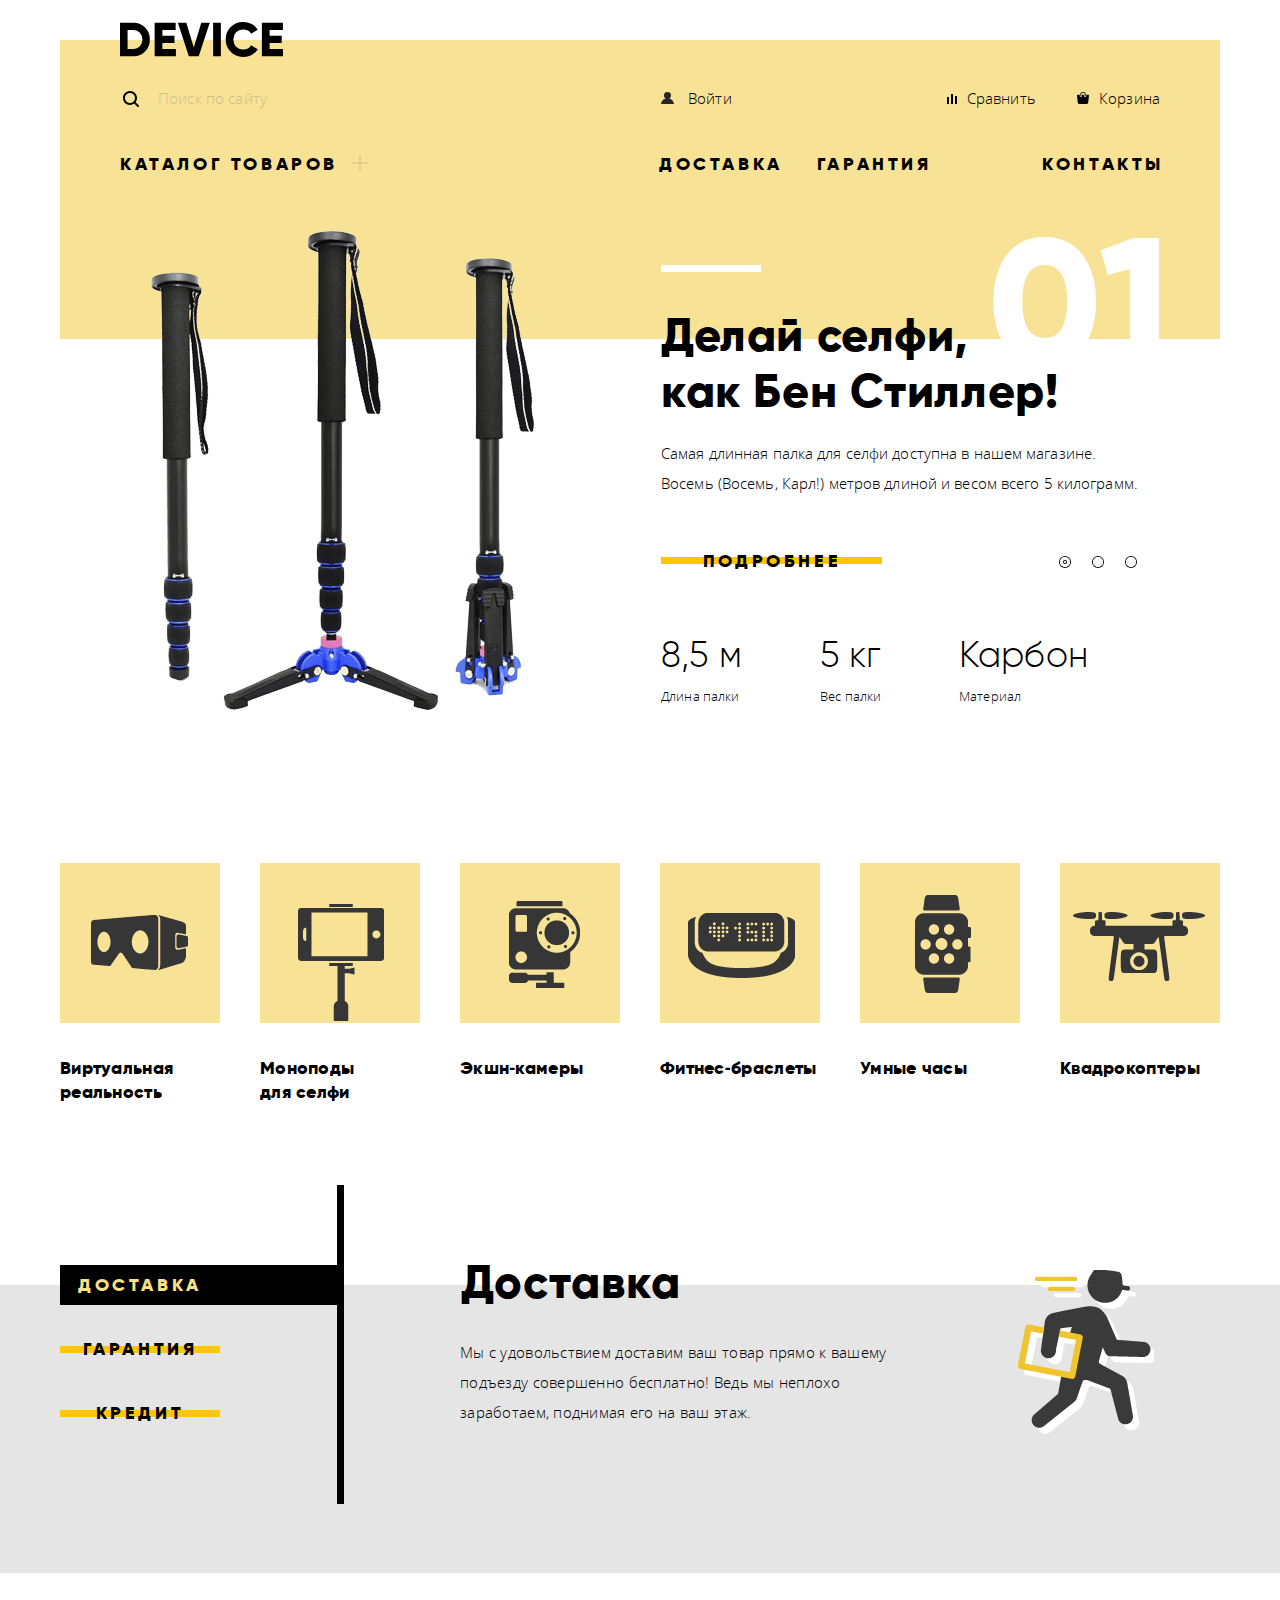
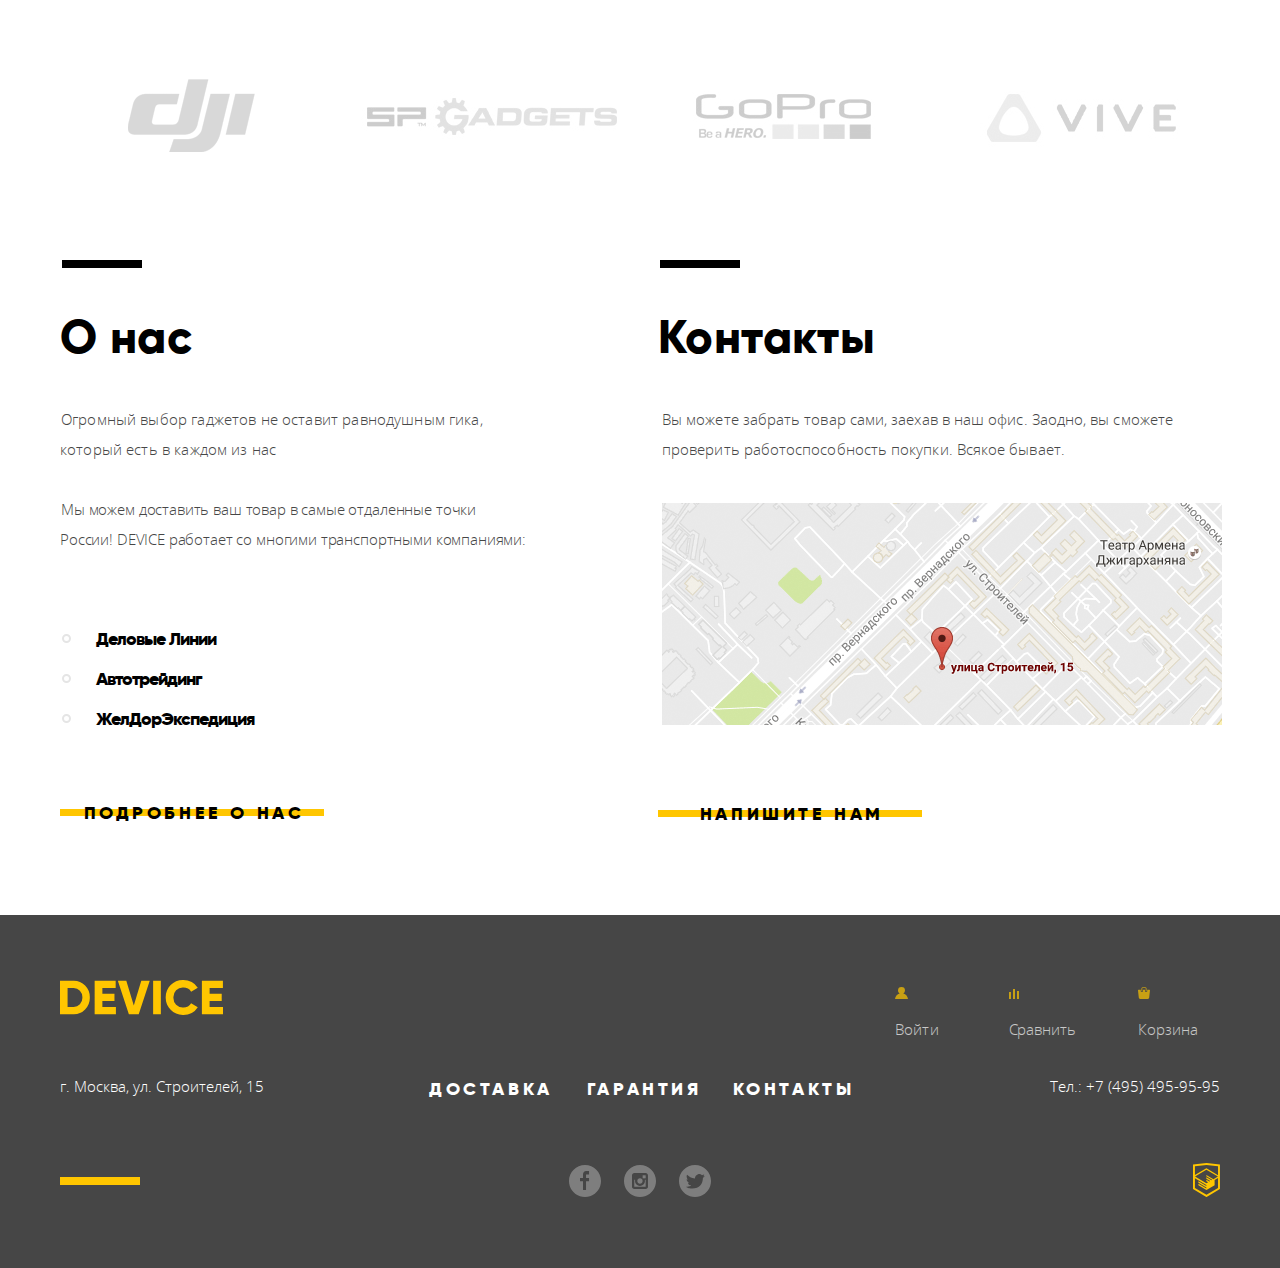
==== index.html @ 1ba02d14 "Правки верстки" ====
<!DOCTYPE html>
<html lang="ru">
  <head>
    <meta charset="utf-8">
    <title>HTML Academy: Девайс</title>
    <link href="css/normalize.css" rel="stylesheet">
    <link href="css/style.css" rel="stylesheet">
  </head>
  <body>
    <div class="wrapper">
      <header class="page-header">
        <a><img class="logo-header main-page-header" src="img/logo.svg" alt="Логотип" width="163" height="35"></a>
        <div class="header-firstline-wrapper">
          <form action="https://echo.htmlacademy.ru" class="search" method="GET">
            <input class="search-field" type="search" placeholder="Поиск по сайту">
            <button class="search-btn button" type="submit">Найти</button>
          </form>
          <a class="login-link" href="#">Войти</a>
          <div class="header-user-navigation">
            <a class="compare-header" href="#">Сравнить</a>
            <a class="cart-header" href="#">Корзина</a>
          </div>
        </div>
        <nav class="main-navigation">
          <ul class="header-site-navigation">
            <li><a href="#">Каталог товаров<span class="xlink"></span></a>
              <section class="submenu">
                <div class="submenu-section">
                  <a href="#">Виртуальная реальность</a>
                  <a href="inner.html">Моноподы для селфи</a>
                  <a href="#">Экшн-камеры</a>
                </div>
                <div class="submenu-section">
                  <a href="#">Фитнес-браслеты</a>
                  <a href="#">Умные часы</a>
                </div>
                <div class="submenu-section">
                  <a href="#">Квадрокоптеры</a>
                </div>
              </section>
            </li>
            <li><a href="#">Доставка</a></li>
            <li><a href="#">Гарантия</a></li>
            <li><a href="#">Контакты</a></li>
          </ul>
        </nav>
      </header>
    </div>
    <main>
      <div class="wrapper">
        <h1 class="visually-hidden">Интернет-магазин гаджетов DEVICE</h1>
        <section class="topslider-space">
          <input class="topslider-btn-1 visually-hidden" id="topslider-btn-1" type="radio" name="main-top-slider" value="slider1" checked>
          <input class="topslider-btn-2 visually-hidden" id="topslider-btn-2" type="radio" name="main-top-slider" value="slider2">
          <input class="topslider-btn-3 visually-hidden" id="topslider-btn-3" type="radio" name="main-top-slider" value="slider3">
          <div class="topslider-controls">
            <label for="topslider-btn-1"></label>
            <label for="topslider-btn-2"></label>
            <label for="topslider-btn-3"></label>
          </div>
          <div class="topslider-innerwrap">
            <div class="topslider-slides">
              <article class="topslides slider-selfie">
                <img class="topslider-product-image" src="img/slider-1.png" alt="Длинные палки для селфи" width="526" height="486">
                <div class="topslider-product-description">
                  <p class="topslider-number">01</p>
                  <p class="topslider-header">Делай селфи,<br> как Бен Стиллер!</p>
                  <p class="topslider-text">Самая длинная палка для селфи доступна в нашем магазине.<br>Восемь (Восемь, Карл!) метров длиной и весом всего 5 килограмм.</p>
                  <a class="cross-line" href="#">Подробнее</a>
                  <section class="topslider-product-characteristics">
                    <div class="characteristic-block">
                      <p class="characteristic-name">Длина палки</p>
                      <p class="characteristic-value">8,5 м</p>
                    </div>
                    <div class="characteristic-block">
                      <p class="characteristic-name">Вес палки</p>
                      <p class="characteristic-value">5 кг</p>
                    </div>
                    <div class="characteristic-block">
                      <p class="characteristic-name">Материал</p>
                      <p class="characteristic-value">Карбон</p>
                    </div>
                  </section>
                </div>
              </article>
              <article class="topslides slider-wristband">
                <img class="topslider-product-image" src="img/slider-2.png" alt="Фитнес-браслет" width="526" height="486">
                <div class="topslider-product-description">
                  <p class="topslider-number">02</p>
                  <p class="topslider-header">Худеем <br>правильно!</p>
                  <p class="topslider-text">Мотивирующие фитнес-браслеты помогут найти в себе силы не пропускать занятия и соблюдать диету.</p>
                  <a class="cross-line" href="#">Подробнее</a>
                  <section class="topslider-product-characteristics">
                    <div class="characteristic-block">
                      <p class="characteristic-name">Без подзарядки</p>
                      <p class="characteristic-value">48 часов</p>
                    </div>
                  </section>
                </div>
              </article>
              <article class="topslides slider-quadcopter">
                <img class="topslider-product-image" src="img/slider-3.png" alt="Квадрокоптер с лазером" width="526" height="486">
                <div class="topslider-product-description">
                  <p class="topslider-number">03</p>
                  <p class="topslider-header">Порхает как бабочка, жалит как пчела!</p>
                  <p class="topslider-text">Этот обычный, на первый взгляд, квадрокоптер оснащен мощным лазером, замаскированным под стандартную камеру.</p>
                  <a class="cross-line" href="#">Подробнее</a>
                  <section class="topslider-product-characteristics">
                    <div class="characteristic-block">
                      <p class="characteristic-name">Дальность полета</p>
                      <p class="characteristic-value">800 м</p>
                    </div>
                    <div class="characteristic-block">
                      <p class="characteristic-name">Радиус поражения</p>
                      <p class="characteristic-value">50 м</p>
                    </div>
                  </section>
                </div>
              </article>
            </div>
          </div>
        </section>
        <section class="popular-list">
          <figure class="popular-category">
            <a href="#">
              <div class="popular-img">
                <img src="img/popular-1.png" alt="Категория Виртуальная реальность" width="160" height="160">
              </div>
            </a>
            <figcaption><a href="#">Виртуальная реальность</a></figcaption>
          </figure>
          <figure class="popular-category">
            <a href="inner.html">
              <div class="popular-img">
                <img src="img/popular-2.png" alt="Категория Моноподы для селфи" width="160" height="160">
              </div>
            </a>
            <figcaption><a href="inner.html">Моноподы <br>для селфи</a></figcaption>
          </figure>
          <figure class="popular-category">
            <a href="#">
              <div class="popular-img">
                <img src="img/popular-3.png" alt="Категория Экшн-камеры" width="160" height="160">
              </div>
            </a>
            <figcaption><a href="#">Экшн&#8209;камеры</a></figcaption>
          </figure>
          <figure class="popular-category">
            <a href="#">
              <div class="popular-img">
                <img src="img/popular-4.png" alt="Категория Фитнес-браслеты" width="160" height="160">
              </div>
            </a>
            <figcaption><a href="#">Фитнес&#8209;браслеты</a></figcaption>
          </figure>
          <figure class="popular-category">
            <a href="#">
              <div class="popular-img">
                <img src="img/popular-5.png" alt="Категория Умные часы" width="160" height="160">
              </div>
            </a>
            <figcaption><a href="#">Умные часы</a></figcaption>
          </figure>
          <figure class="popular-category">
            <a href="#">
              <div class="popular-img">
                <img src="img/popular-6.png" alt="Категория Квадрокоптеры" width="160" height="160">
              </div>
            </a>
            <figcaption><a href="#">Квадрокоптеры</a></figcaption>
          </figure>
        </section>
      </div>
      <div class="services-slider-background">
        <div class="wrapper">
          <section class="services-slider">
            <div class="services-list-buttons">
              <input class="delivery-slider visually-hidden" id="delivery-slider" type="radio" name="services-slider" value="service-slider1" checked>
              <input class="warranty-slider visually-hidden" id="warranty-slider" type="radio" name="services-slider" value="service-slider2">
              <input class="credit-slider visually-hidden" id="credit-slider" type="radio" name="services-slider" value="service-slider3">
              <div class="serviceslider-controls">
                <label class="cross-line service-slider-button" for="delivery-slider">Доставка</label>
                <label class="cross-line service-slider-button" for="warranty-slider">Гарантия</label>
                <label class="cross-line service-slider-button" for="credit-slider">Кредит</label>
              </div>
            </div>
            <div class="services-description-block">
              <h2 class="visually-hidden">Дополнительные услуги магазина</h2>
              <div class="delivery service-block">
                <div class="service-description-text">
                  <h3 class="service-name">Доставка</h3>
                  <p class="service-description">Мы с удовольствием доставим ваш товар прямо к вашему подъезду совершенно бесплатно! Ведь мы неплохо заработаем, поднимая его на ваш этаж.</p>
                </div>
                <img class="service-image" src="img/delivery.png" alt="Курьер" width="180" height="194">
              </div>
              <div class="warranty service-block">
                <div class="service-description-text">
                  <h3 class="service-name">Гарантия</h3>
                  <p class="service-description">Если из-за возгорания купленного у нас товара у вас сгорит дом — не переживайте, мы выдадим вам новый.<br>Товар, не дом, конечно же.</p>
                </div>
                <img class="service-image" src="img/warranty.png" alt="Звонок по гарантии" width="180" height="194">
              </div>
              <div class="credit service-block">
                <div class="service-description-text">
                  <h3 class="service-name">Кредит</h3>
                  <p class="service-description">Залезть в долговую яму стало проще! Кредитные консультанты подберут для вас наиболее выгодные условия кредита. Выгодные для нашего банка, разумеется.</p>
                </div>
                <img class="service-image" src="img/credit.png" alt="Несущий большую банковскую карту" width="180" height="194">
              </div>
            </div>
          </section>
        </div>
      </div>
      <div class="wrapper">
        <section class="brands">
          <div class="brand-logo brand-logo-dji"></div>
          <div class="brand-logo brand-logo-sp"></div>
          <div class="brand-logo brand-logo-gopro"></div>
          <div class="brand-logo brand-logo-vive"></div>
        </section>
        <div class="info-blocks-wrapper">
          <section class="about-us">
            <h2 class="info-block-header">О нас</h2>
            <p class="about-firstparagraph">Огромный выбор гаджетов не оставит равнодушным гика, который есть в каждом из нас</p>
            <p class="about-secondparagraph"> Мы можем доставить ваш товар в самые отдаленные точки России! DEVICE работает со многими транспортными компаниями:</p>
            <ul class="delivery-partners">
              <li>Деловые Линии</li>
              <li>Автотрейдинг</li>
              <li>ЖелДорЭкспедиция</li>
            </ul>
            <a href="#" class="cross-line info-block-link">Подробнее о нас</a>
          </section>
          <section class="contacts-block">
            <h2 class="info-block-header">Контакты</h2>
            <p>Вы можете забрать товар сами, заехав в наш офис. Заодно, вы сможете проверить работоспособность покупки. Всякое бывает.</p>
            <a href="https://goo.gl/maps/qT4XMJmQB2xYji549" target="_blank"><img class="map" src="img/map.png" alt="Карта проезда" width="560" height="222"></a>
            <a href="#" class="cross-line info-block-link">Напишите нам</a>
          </section>
        </div>
      </div>
    </main>
    <footer class="main-footer">
      <div class="wrapper">
        <div class="footer-top">
          <a class="logo-footer main-page-footer" href="#">
            <svg xmlns="http://www.w3.org/2000/svg" width="163" height="35"><path d="M-.151.702v33.6h13.532a15.72 15.72 0 0 0 11.72-4.824 16.458 16.458 0 0 0 4.712-11.976 16.458 16.458 0 0 0-4.712-11.976A15.723 15.723 0 0 0 13.381.702H-.151zM7.582 26.91V8.091h5.8a8.646 8.646 0 0 1 6.5 2.568 9.407 9.407 0 0 1 2.489 6.84 9.406 9.406 0 0 1-2.489 6.84 8.642 8.642 0 0 1-6.5 2.568h-5.8zm34.8-5.952h12.082v-7.3H42.378V8.091h13.291V.702H34.645v33.6H55.91V26.91H42.378v-5.952zm36.343 13.344L89.744.702h-8.458l-7.491 24.72L66.304.702h-8.457l11.019 33.6h9.859zm14.4 0h7.733V.702h-7.733v33.6zm38.615-1.416a15.506 15.506 0 0 0 6.041-5.688l-6.67-3.84a7.482 7.482 0 0 1-3.165 3.024 9.87 9.87 0 0 1-4.664 1.1 9.595 9.595 0 0 1-7.177-2.736 9.909 9.909 0 0 1-2.682-7.248 9.909 9.909 0 0 1 2.682-7.248 9.595 9.595 0 0 1 7.177-2.736 9.897 9.897 0 0 1 4.639 1.08 7.592 7.592 0 0 1 3.19 3.048l6.67-3.84a15.873 15.873 0 0 0-6.09-5.688 17.42 17.42 0 0 0-8.409-2.088c-9.779-.272-17.797 7.691-17.591 17.472-.208 9.781 7.809 17.747 17.588 17.476a17.52 17.52 0 0 0 8.458-2.088zm17.881-11.928h12.082v-7.3h-12.085V8.091h13.29V.702h-21.023v33.6h21.265V26.91h-13.532v-5.952z" data-name="-e-logo" fill-rule="evenodd"/></svg>
          </a>
          <div class="footer-menu-wrapper">
            <a class="login-footer" href="#">
              <svg xmlns="http://www.w3.org/2000/svg" width="13" height="12"><path fill="#ffc600" d="M.032 12h12.937c-.163-2.643-2.074-4.837-4.671-5.543a3.47 3.47 0 0 0 1.687-2.972 3.485 3.485 0 0 0-6.97 0c0 1.264.68 2.361 1.688 2.972C2.106 7.163.194 9.357.032 12z"/></svg>
              Войти
            </a>
            <div class="footer-user-navigation">
              <a class="compare-footer" href="#">
                <svg xmlns="http://www.w3.org/2000/svg" width="10" height="10"><path d="M8 2h1.984v8H8zM0 3h1.984v7H0zM4 0h2v10H4z"/></svg>
                Сравнить
              </a>
              <a class="cart-footer" href="#">
                <svg xmlns="http://www.w3.org/2000/svg" width="12" height="12"><path d="M11.864 3.017a.429.429 0 0 0-.327-.154H9.225V4.09c0 .563-.484 1.022-1.08 1.022-.594 0-1.078-.458-1.078-1.022V2.863H4.909V4.09c0 .563-.485 1.022-1.08 1.022-.595 0-1.078-.458-1.078-1.022V2.863H.438a.43.43 0 0 0-.327.154.472.472 0 0 0-.108.358l.776 7.134c.015.806.642 1.455 1.411 1.455h7.595c.77 0 1.396-.649 1.411-1.455l.776-7.134a.476.476 0 0 0-.108-.358z"/><path d="M3.829 4.499c.239 0 .433-.184.433-.409V1.84c0-.632.672-1.022 1.295-1.022h1.079c.655 0 1.078.401 1.078 1.022v2.25c0 .225.194.409.431.409.239 0 .433-.184.433-.409V1.84C8.577.773 7.761 0 6.636 0H5.557c-1.19 0-2.159.826-2.159 1.84v2.25c0 .225.194.409.431.409z"/></svg>
                Корзина
              </a>
            </div>
          </div>
        </div>
        <div class="footer-middle">
          <p class="address">г. Москва, ул. Строителей, 15</p>
          <section class="footer-site-navigation">
            <a href="#">Доставка</a>
            <a href="#">Гарантия</a>
            <a href="#">Контакты</a>
          </section>
          <a href="tel:+74954959595" class="tel">Тел.: +7 (495) 495-95-95</a>
        </div>
        <div class="footer-bottom">
          <section class="social">
            <a href="#"><img class="social-icon" src="img/facebook.svg" alt="Мы в Фейсбуке" width="32" height="32"></a>
            <a href="#"><img class="social-icon" src="img/instagram.svg" alt="Мы в Инстаграме" width="32" height="32"></a>
            <a href="#"><img class="social-icon" src="img/twitter.svg" alt="Мы в Твиттере" width="32" height="32"></a>
          </section>
          <a class="htmlacademy-logo" href="https://htmlacademy.ru/intensive/htmlcss">
            <svg xmlns="http://www.w3.org/2000/svg" width="26.943" height="34.09"><path d="M13.62.017L13.472 0 0 1.412v24.661l13.473 8.017 13.43-7.99.042-.025V1.412L13.62.017zm11.399 12.11L13.495 5.334l-.001-.104-.087.05-.088-.056v.109L1.925 12.118V3.147l11.548-1.212L25.02 3.147v8.98zm-11.614-5.34L24.923 13.5l-4.479 2.64-7.093-4.221-.014 1.415 5.904 3.513-.86.507-5.03-2.992-.014 1.415 3.827 2.275-.782.523-3.031-1.787-.014 1.413 1.853 1.091-1.8 1.081-11.356-6.751 11.371-6.835zm-11.48 8.34l11.411 6.791.016 1.044-7.942-4.728-.015 1.416 7.979 4.795.018 1.076-7.973-4.74-.013 1.414 8.021 4.822.046.025 8.143-4.872-.011-5.177 3.415-2.036v10.021L13.472 31.85 1.925 24.979v-9.852z"/></svg>
          </a>
        </div>
      </div>
    </footer>
    <form class="modal modal-write-us" action="https://echo.htmlacademy.ru" method="POST">
      <p>
        <label>
          <span>Ваше имя</span>
          <input type="text" placeholder="Имя Фамилия" name="username">
        </label>
      </p>
      <p>
        <label>
          <span>Ваш e-mail</span>
          <input type="email" name="email" placeholder="email@example.com">
        </label>
      </p>
      <p>
        <label>
          <span>Текст письма</span>
          <textarea placeholder="В свободной форме" rows="5" cols="45" name="text"></textarea>
        </label>
      </p>
      <div>
        <button class="cross-line button" type="submit">Отправить</button>
      </div>
      <button class="modal-close" aria-label="Закрыть окно"></button>
    </form>
    <section class="modal modal-map">
      <img src="img/map-big.png" alt="Адрес компании ул.Строителей, д.15" width="960" height="559">
      <button class="modal-close" aria-label="Закрыть окно"></button>
    </section>
  </body>
</html>
---- css/style.css ----
@font-face {
  font-family: "Gilroy";
  src: url("../fonts/gilroyextrabold.woff2") format("woff2"),
       url("../fonts/gilroyextrabold.woff") format("woff");
  font-weight: 800;
}

@font-face {
  font-family: "Gilroy";
  src: url("../fonts/gilroylight.woff2") format("woff2"),
       url("../fonts/gilroylight.woff") format("woff");
  font-weight: 300;
}

@font-face {
  font-family: "OpenSans";
  src: url("../fonts/opensanslight.woff2") format("woff2"),
       url("../fonts/opensanslight.woff") format("woff");
  font-weight: 300;
}

body {
  margin: 0;

  font-family: Gilroy, Arial, sans-serif;
  font-size: 18px;
  font-weight: 800;
  line-height: 24px;
  color: #000000;
}

a {
  color: #000000;
  text-decoration: none;
}

img {
  max-width: 100%;
  height: auto;
}

.visually-hidden:not(:focus):not(:active),
input[type="checkbox"].visually-hidden,
input[type="radio"].visually-hidden {
  position: absolute;

  width: 1px;
  height: 1px;
  margin: -1px;
  border: 0;
  padding: 0;

  white-space: nowrap;

  clip-path: inset(100%);
  clip: rect(0 0 0 0);
  overflow: hidden;
}

.button {
  width: 200px;
  padding: 0;
  margin: 0;

  text-align: center;

  border: 0;
  background: none;
}

.button:active,
.button:focus {
  outline: 0;
}

.cross-line {
  position: relative;

  padding-top: 12px;
  padding-bottom: 12px;

  font-family: Gilroy, Arial, sans-serif;
  font-size: 18px;
  font-weight: 800;
  letter-spacing: 3.6px;
  text-transform: uppercase;
}

.cross-line:active {
  color: rgba(0, 0, 0, 0.3);
}

.cross-line::before{
  content: "";
  position: absolute;
  z-index: -1;
  top: 20px;
  left: 0px;

  width: 100%;
  height: 7px;

  background: #ffc600;
  transition: 0.3s ease;
}

.cross-line.button {
  z-index: 0;
}

.cross-line.button::before {
  top: 18px;
}

.cross-line:hover::before {
  top: 0;
  height: 100%;
}

.wrapper {
  box-sizing: border-box;
  width: 1200px;
  margin-left: auto;
  margin-right: auto;
  padding: 0px 20px;
}

.page-header {
  padding: 22px 60px 0px;
  margin-bottom: 37px;

  font-weight: 800;
  color: #000000;

  background-color: #f7e296;
  box-shadow: inset 0 40px 0 0 #ffffff;
}

.header-firstline-wrapper {
  display: flex;
  align-items: baseline;
  padding-top: 10px;
  padding-bottom: 29px;
}

.logo-header:hover:not(.main-page-header) {
  opacity: 0.6;
}

.logo-header:active:not(.main-page-header) {
  opacity: 0.3;
}

.search {
  position: relative;
}

.search::before {
  content: "";
  position: absolute;
  top: 18px;
  left: 3px;

  width: 16px;
  height: 16px;

  background-image: url("../img/search.svg");
  background-repeat: no-repeat;
  background-position: 0 0;
}

.search-field {
  width: 200px;
  min-height: 46px;
  padding: 0px 0 4px 38px;
  margin-right: 157px;

  font-family: OpenSans, Arial, sans-serif;
  font-size: 15px;
  font-weight: 300;
  letter-spacing: 0.15px;
  line-height: 30px;

  opacity: 0.3;
  background-color: transparent;
  border: 0;
}

.search-field:hover {
  opacity: 0.6;
}

.search-btn {
  position: relative;

  display: inline-block;
  width: 85px;
  margin-right: 94px;
  padding: 8px 21px;

  font-family: OpenSans, Arial, sans-serif;
  font-size: 15px;
  font-weight: 300;
  letter-spacing: 0.15px;
  line-height: 30px;

  border: 2px solid #000000;
  opacity: 0;
}

.search-field:focus {
  outline: 0;
}

.search-btn:hover {
  opacity: 1;
  color: rgba(255, 255, 255, 1);
  background-color: #000000;
}

.search-btn:active {
  opacity: 1;
  color: rgba(255, 255, 255, 0.3);
  background-color: #000000;
}

.search-field:focus ~ .search-btn {
  opacity: 1;
}

.search-field:focus ~ .search-btn::before {
  content: "";
  position: absolute;
  bottom: -2px;
  right: 83px;

  width: 360px;
  height: 2px;

  background-color: #000000;
}

.search-btn:hover {
  color: rgba(255, 255, 255, 1);
  background-color: #000000;
}

.search-btn:active {
  color: rgba(255, 255, 255, 0.3);
  background-color: #000000;
}

.login-link {
  position: relative;

  padding-left: 27px;

  font-family: OpenSans, Arial, sans-serif;
  font-size: 15px;
  font-weight: 300;
  letter-spacing: 0.15px;
  line-height: 30px;
}

.login-link::before,
.username-header::before {
  content: "";
  position: absolute;
  left: 0px;
  top: 9px;

  width: 13px;
  height: 12px;

  background-image: url("../img/user.svg");
  background-repeat: no-repeat;
  background-position: 0 0;
}

.login-link:hover {
  opacity: 0.6;
}

.login-link:active {
  opacity: 0.3;
}

.header-user-navigation {
  display: flex;
  margin: 0;
  padding: 0;
  margin-left: auto;

  font-family: OpenSans, Arial, sans-serif;
  font-size: 15px;
  font-weight: 300;
  letter-spacing: 0.15px;
  line-height: 30px;
}

.header-user-navigation a{
  padding-left: 23px;
}

.username-header {
  padding-left: 27px;
  padding-right: 20px;
  position: relative;
}

.header-user-navigation a:hover,
.username-header:hover {
  opacity: 0.6;
}

.header-user-navigation a:active,
.username-header:active {
  opacity: 0.3;
}

.compare-header {
  position: relative;
  margin-right: 40px;
}

.compare-header::before {
  content: "";
  position: absolute;
  left: 3px;
  top: 11px;

  width: 13px;
  height: 12px;

  background-image: url("../img/compare.svg");
  background-repeat: no-repeat;
  background-position: 0 0;
}

.cart-header {
position: relative;
}

.cart-header::before {
  content: "";
  position: absolute;
  left: 1px;
  top: 9px;

  width: 13px;
  height: 12px;

  background-image: url("../img/cart.svg");
  background-repeat: no-repeat;
  background-position: 0 0;
}

.logout:hover {
  opacity: 0.6;
}

.login-header {
  display: flex;
  margin: 0;
  padding: 0;

  font-family: OpenSans, Arial, sans-serif;
  font-size: 15px;
  font-weight: 300;
  letter-spacing: 0.15px;
  line-height: 30px;
}

.login-header a {
  font-family: OpenSans, Arial, sans-serif;
  font-size: 15px;
  font-weight: 300;
  letter-spacing: 0.15px;
  line-height: 30px;
}

.header-site-navigation {
  display: flex;
  margin: 0;
  padding: 0;
  padding-bottom: 51px;
  justify-content: space-between;
}

.header-site-navigation li {
  position: relative;
  list-style: none;
}

.header-site-navigation > li > a {
  text-transform: uppercase;
  letter-spacing: 3.6px;
}

.header-site-navigation > li:first-child {
  margin-right: 281px;
  padding-right: 40px;
}

.header-site-navigation > li:last-child {
  margin-left: auto;
  margin-right: -4px;
}

.header-site-navigation > li:nth-child(2) {
  margin-right: 34px;
}

.header-site-navigation > li:nth-child(3) {
  margin-right: 40px;
}

.header-site-navigation > li a:hover {
  opacity: 0.6;
}

.header-site-navigation > li a:active {
  opacity: 0.3;
}

.submenu {
  position: absolute;
  left: -60px;
  z-index: 100;

  display: none;
  margin: 0;
  padding: 22px 100px 34px 60px;
  width: 1000px;

  text-transform: none;

  background-color: #f7e296;
}

.submenu a {
  display: block;

  font-family: OpenSans, Arial, sans-serif;
  font-size: 15px;
  font-weight: 300;
  letter-spacing: 0.15px;
  line-height: 36px;
  white-space: nowrap;
}

.header-site-navigation li:hover .submenu {
  display: flex;
}

.submenu a:active {
  opacity: 0.3;
}

.submenu a:hover {
  opacity: 0.6;
}

.submenu-section {
  margin-right: 60px;
}

.submenu-section:nth-last-child(2) {
  margin-right: 74px;
}

.xlink {
  position: absolute;
  top: 3px;
  right: 17px;

  width: 2px;
  height: 16px;

  background-color: #b8a974;
  opacity: 0.3;
}

.xlink::before {
  content: "";
  position: absolute;
  top: 7px;
  left: -7px;

  height: 2px;
  width: 16px;

  background-color: #b8a974;
}

.innerpage-container {
  padding-left: 60px;
}

.topslider-space {
  position: relative;

  margin-bottom: 94px;
  margin-top: -37px;

  background-color: #ffffff;
  box-shadow: inset 0 112px 0 0 #f7e296;
}

.topslides {
  display: flex;
  float: left;
  width: 1160px;
}

.topslider-product-description {
  position: relative;

  width: 505px;
  padding-left: 45px;
  padding-right: 60px;
}

.topslider-product-description a {
  display: block;
  width: 220px;
  text-align: center;
  z-index:1;
  padding-left: 1px;
  margin-bottom: 46px;
}

.topslider-product-description::before {
  content: "";
  position: absolute;
  top: 38px;
  left: 45px;

  height: 7px;
  width: 100px;

  background: #ffffff;
}

.topslider-product-image {
  padding-left: 30px;
}

.topslider-number {
  position: absolute;
  top: -193px;
  right: 50px;
  z-index: -1;

  color: #ffffff;
  font-size: 180px;
  line-height: 179.2px;
  letter-spacing: 1.8px;
}

.topslider-header {
  width: 503px;
  padding-top: 33px;
  margin-bottom: 19px;

  font-size: 47px;
  line-height: 56px;
  letter-spacing: 0.59px;
}

.topslider-text {
  width: 478px;
  margin-bottom: 38px;
  padding-bottom: 1px;

  font-family: OpenSans, Arial, sans-serif;
  font-size: 15px;
  font-weight: 300;
  line-height: 30px;
  letter-spacing: 0.11px;
}

.slider-wristband .topslider-text {
  width: 459px;
}

.topslider-innerwrap {
  overflow: hidden;
}

.topslider-slides {
  width: 3480px;
}

.topslider-controls {
  position: absolute;
  top: 322px;
  right: 75px;
  z-index: 100;
}

.topslider-controls label {
  position: relative;

  display: inline-block;
  margin: 0 9px;
  width: 0px;
  height: 0px;

  border: 5px solid #ffffff;
  border-radius: 50%;
  box-shadow: 0 0 0 1px #050505;

  cursor: pointer;
}

.topslider-btn-1:checked ~ .topslider-controls label[for="topslider-btn-1"]::after,
.topslider-btn-2:checked ~ .topslider-controls label[for="topslider-btn-2"]::after,
.topslider-btn-3:checked ~ .topslider-controls label[for="topslider-btn-3"]::after {
  position: absolute;
  content: "";
  top: -1px;
  left: -1px;

  width: 0;
  height: 0;

  border: 1px solid #ffffff;
  border-radius: 50%;
  box-shadow: 0 0 0 1px #050505;
}

.topslider-btn-1:checked ~ .topslider-innerwrap .topslider-slides {
  transform: translate(0);
}

.topslider-btn-2:checked ~ .topslider-innerwrap .topslider-slides {
  transform: translate(-1160px);
}

.topslider-btn-3:checked ~ .topslider-innerwrap .topslider-slides {
  transform: translate(-2320px);
}

.topslider-product-characteristics {
  display: flex;
 }

 .topslider-product-characteristics p {
  margin: 0;
  padding: 0;
  margin-bottom: 7px;
}

.characteristic-block {
  display: flex;
  width: 118px;
  flex-direction: column-reverse;
  margin-right: 21px;
}

.characteristic-block:first-child {
  margin-right: 4px;
  width: 155px
}

.characteristic-name {
  font-family: OpenSans, Arial, sans-serif;
  font-weight: 300;
  font-size: 13px;
  line-height: 20px;
  letter-spacing: 0.15px;
}

.characteristic-value {
  font-family: Gilroy, Arial, sans-serif;
  font-weight: 300;
  font-size: 36px;
  line-height: 48px;
  letter-spacing: 0.15px;
}

.popular-list {
  display: flex;
  justify-content: space-between;
  margin-bottom: 80px;
}

.popular-category {
  padding: 0;
  margin: 0;
}

.popular-img {
  display: flex;
  justify-content: center;
  align-items: center;
  width: 160px;
  height: 160px;
  padding: 0;
  margin: 0;
  margin-bottom: 33px;

  background-color: #f7e296;
}

.popular-category:nth-child(2) p {
  align-items: flex-end;
}

.popular-category figcaption {
  width: 160px;
  letter-spacing: 0.3px;
}

.popular-category:hover .popular-img {
  background-color: #f0c52e;
}

.popular-category:active figcaption,
.popular-category:active img  {
  opacity: 0.3;
}

.innerpage-filter-background {
  background-image: linear-gradient(to right, #efefef 31.35%, #ffffff 31.35%);
}

.innerpage-headerfilter-background {
  background-image: linear-gradient(to right, #dcdcdc 31.35%, #ebebeb 31.35%);
}

.blocks-mini-header {
  display: flex;
}

.blocks-mini-header p {
  padding: 0;
  margin: 0;

  font-size: 16px;
  text-transform: uppercase;
  letter-spacing: 4px;
}

.innerpage-headerfilter-background .wrapper {
  padding-top: 22px;
  padding-bottom: 24px;
}

.filters-mini-header p {
  padding-right: 100px;
}

.sorting-mini-header p {
  position: relative;

  padding-left: 8px;
  padding-right: 53px;

  letter-spacing: 3.5px;
}

.sorting-types {
  display: flex;
  padding: 0;
  margin: 0;
  padding-top: 3px;
  margin-right: 202px;

  font-family: OpenSans, Arial, sans-serif;
  font-weight: 700;
  font-size: 14px;
  line-height: 18px;
  color: rgba(0, 0, 0, 0.3);

  list-style: none;
}

.sorting-types li {
  padding-right: 32px;
  cursor: pointer;
}

.sorting-types li:hover {
  color: rgba(0, 0, 0, 0.6);
}

.sorting-types li:active, .active-sorting-type {
  color: #000000;
}

.sorting-controllers {
  display: flex;
  padding: 0;
  margin: 0;
  padding-top: 8px;
}

.up-controller {
  width: 0;
  height: 0;
  margin-right: 20px;

  border-left: 5px solid transparent;
  border-right: 5px solid transparent;
  border-bottom: 10px solid rgba(0, 0, 0, 0.2);

  cursor: pointer;
}

.up-controller:hover {
  border-bottom-color: rgba(0, 0, 0, 0.4);
}

.up-controller:active,
.up-controller.active {
  border-bottom-color: #000000;
}

.down-controller {
  width: 0;
  height: 0;

  border-left: 5px solid transparent;
  border-right: 5px solid transparent;
  border-top: 10px solid rgba(0, 0, 0, 0.2);

  cursor: pointer;
}

.down-controller:hover {
  border-top-color: rgba(0, 0, 0, 0.4);
}

.down-controller:active,
.down-controller.active {
  border-top-color: #000000;
}

.services-slider-background {
  padding: 0;
  margin: 0;

  background-color: #e5e5e5;
  box-shadow: inset 0 101px 0 0 #ffffff;
}

.services-slider {
  display: flex;
  margin-bottom: 94px;
  padding-top: 74px;
  padding-bottom: 116px;
}

.services-list-buttons {
  position: relative;
  z-index: 10;

  display: flex;
  flex-direction: column;
  padding-top: 7px;
}

.services-list-buttons::after {
  content: "";
  position: absolute;
  top: -73px;
  right: 0;

  width: 7px;
  height: 319px;
  background-color: #000000;
}

.service-slider-button.cross-line {
  padding-top: 8px;
  padding-bottom: 8px;
}

.service-slider-button.cross-line::before {
  top: 17px;
}

.service-slider-button.cross-line:hover::before {
  top: 0;
  height: 100%;
}

.service-slider-button {
  margin-bottom: 24px;
  margin-right: 124px;
  width: 160px;

  text-align: center;
}

.serviceslider-controls label {
  display: block;
}

.service-slider-button:active,
.delivery-slider:checked ~ .serviceslider-controls label[for="delivery-slider"],
.warranty-slider:checked ~ .serviceslider-controls label[for="warranty-slider"],
.credit-slider:checked ~ .serviceslider-controls label[for="credit-slider"] {
  margin-right: 0;
  padding-right: 124px;

  color: #f7e184;
  background-color: #000000;
}

.services-description-block {
  padding-left: 116px;
}

.service-block {
  display: flex;
}

.service-name {
  margin: 0;
  padding-left: 1px;
  padding-bottom: 31px;

  font-size: 47px;
  line-height: 48px;
  letter-spacing: 1px;
}

.service-description {
  margin: 0;

  font-family: OpenSans, Arial, sans-serif;
  font-weight: 300;
  font-size: 15px;
  line-height: 30px;
  letter-spacing: 0.28px;
}

.service-description-text {
  width: 444px;
  padding-right: 90px;
}

.service-image {
  margin-top: -12px;
  padding-right: 46px;
}

.warranty, .credit {
  display: none;
}

.brands {
  display: flex;
  justify-content: space-around;
  margin-bottom: 93px;
  margin-left: -15px;
  margin-right: -15px;
}

.brand-logo {
  width: 260px;
  height: 100px;
}

.brand-logo-dji {
  background-image: url(../img/brandlogo1.png)
}

.brand-logo-sp {
  background-image: url(../img/brandlogo2.png)
}

.brand-logo-gopro {
  background-image: url(../img/brandlogo3.png)
}

.brand-logo-vive {
  background-image: url(../img/brandlogo4.png)
}

.brand-logo:hover {
  background-position-y: 100px;
}

.info-blocks-wrapper {
  display: flex;
  padding-bottom: 77px;
}

.info-block-header {
  position: relative;

  padding: 0;
  margin: 0;
  padding-top: 53px;
  margin-bottom: 43px;

  font-size: 47px;
  line-height: 48px;
  letter-spacing: 0.4px;
}

.info-block-header::before {
  content: "";
  position: absolute;
  top: 0px;
  left: 2px;

  height: 8px;
  width: 80px;

  background: #000000;
}

.about-us {
  padding-right: 128px;
}

.about-us p {
  padding: 0;
  margin: 0;
  padding-bottom: 30px;
  width: 470px;

  font-family: OpenSans, Arial, sans-serif;
  font-size: 15px;
  font-weight: 300;
  line-height: 30px;
  color: #464646;
  text-indent: 1px;
}

.about-firstparagraph {
  letter-spacing: 0.01em;
}

.about-secondparagraph {
  letter-spacing: -0.01em;
}

.delivery-partners {
  margin: 0;
  padding: 35px 0 0 0;
  margin-bottom: 50px;

  line-height: 40px;
  letter-spacing: -1px;

  list-style-type: none;
}

.delivery-partners li {
  position: relative;
  padding-left: 36px;
}

.delivery-partners li::before {
  content: "";
  position: absolute;
  left: 2px;
  top: 15px;

  width: 5px;
  height: 5px;

  border: 2px solid #e5e5e5;
  border-radius: 50%;
}

.map {
  padding-top: 24px;
  padding-left: 4px;
  margin-bottom: 59px;
}

.contacts-block p {
  padding-left: 4px;

  font-family: OpenSans, Arial, sans-serif;
  font-size: 15px;
  font-weight: 300;
  line-height: 30px;
  color: #464646;
  letter-spacing: 0.005em;
}

.info-block-link {
  display: block;
  width: 260px;
  text-align: center;
  margin-top: auto;
  margin-bottom: 0;
  padding-left: 4px;
}

.breadcrumbs {
  margin: 0;
  padding: 0;
  display: flex;
  margin-bottom: 44px;
}

.breadcrumbs,
.breadcrumbs a {
  font-family: OpenSans, Arial, sans-serif;
  font-size: 14px;
  font-weight: 300;
  line-height: 24px;

  list-style: none;
}

.breadcrumbs span {
  padding-right: 40px;
  color: rgba(0, 0, 0, 0.3);
}

.breadcrumbs a {
  position: relative;
}

.breadcrumbs a:hover span {
  color: rgba(0, 0, 0, 0.6);
}

.breadcrumbs a:active span {
  color: rgba(0, 0, 0, 0.1);
}

.breadcrumbs li:last-child {
  color: rgba(0, 0, 0, 0.3);
}

.breadcrumbs span::after {
  content: "";
  position: absolute;
  top: 7px;
  right: 21px;

  width: 5px;
  height: 5px;

  font-family: OpenSans, Arial, sans-serif;
  font-size: 14px;
  font-weight: 300;
  line-height: 24px;

  border-bottom: 1px solid black;
  border-right: 1px solid black;
  transform: rotate(-45deg);
}

.monopods-header {
  margin: 0;
  padding: 0;
  margin-bottom: 25px;

  font-size: 47px;
  font-weight: 800;
  line-height: 48px;
  letter-spacing: 0.47px;
  word-spacing: 1px;
}

.main-columns-wrapper {
  display: flex;
  padding-bottom: 77px;
  padding-top: 69px;
}

.main-leftcolumn {
  padding-right: 67px;
}

.main-rightcolumn {
  display: flex;
  flex-wrap: wrap;
  padding-left: 72px;
}

.catalog-list {
  display: flex;
  flex-wrap: wrap;
  margin: 0;
  padding: 0;
  justify-content: space-between;

  letter-spacing: 0.15px;

  list-style: none;
}

.catalog-item {
  width: 360px;
  display: flex;
  flex-direction: column;
  margin: 0;
  padding: 0;
  margin-bottom: 46px;
}

.catalog-item-image {
  position: relative;

  margin-bottom: 32px;

  background-color: #efefef;
}

.catalog-item-image img {
  display: block;
}

.catalog-list .catalog-item:nth-child(2n) {
  margin-right: 0;
}

.item-label {
  order: 1;
  display: flex;
  margin: 0;
  padding: 0;
  justify-content: space-between;
  width: 360px;
}

.item-label h3 {
  flex-wrap: wrap;
  margin: 0;
  padding: 0;

  font-size: 18px;
  font-weight: 800;
  line-height: 24px;
  letter-spacing: 0.2px;
}

.price {
  margin-left: auto;
  width: 85px;
  align-self: flex-start;

  font-family: Gilroy, Arial, sans-serif;
  font-size: 16px;
  font-weight: 300;
  letter-spacing: 0.15px;
  text-align: right;
}

.filter-block {
  margin: 0;
  padding: 0;
  padding-top: 11px;
  margin-bottom: 24px;

  border: 0;
  border-top: 1px solid black;
}

.filter-block-name {
  margin: 0;
  padding: 0;
  padding-bottom: 25px;
}

.filter-block p + p {
  margin: 0;
  padding: 0;
  margin-bottom: 15px;
}

.price-filter {
  margin-bottom: 15px;
}

.range-filter {
  width: 200px;
}

.range-controls {
  position: relative;

  padding-top: 10px;
}

.range-controls .scale {
  height: 2px;

  background: #dbdbdb;
}

.range-controls .bar {
  width: 114px;
  height: 2px;

  background: #91c92f;
}

.range-controls .toggle {
  position: absolute;
  top: 0;
  left: 0;

  width: 4px;
  height: 4px;
  padding: 0;

  border: 9px solid #ffffff;
  background-color: #ababab;
  border-radius: 50%;
  box-shadow: 0 2px 1px 0 #dadada;
  cursor: pointer;
}

.range-controls .toggle-min {
  left: -6px;
}

.range-controls .toggle-max {
  left: 106px;
}

.range-controls .toggle:active {
  border: 10px solid #ffffff;
}

.price-controls p {
  display: inline-block;
  margin-right: 50px;

  font-family: Gilroy, Arial, sans-serif;
  font-weight: 300;
  font-size: 14px;
  line-height: 24px;
  color: rgba(0, 0, 0, 0.2);
}

.filter-block span {
  font-family: OpenSans, Arial, sans-serif;
  font-size: 14px;
  font-weight: 300;
}

.filter-block-radio {
  margin-bottom: 21px;
}

.filter-input-radio ~span::before {
  content: "";
  position: absolute;
  left: -2px;
  top: -1px;

  width: 17px;
  height: 17px;

  border: 4px solid #000000;
  border-radius: 50%;
}

.filter-input-radio:checked ~ span::after {
  content: "";
  position: absolute;
  top: 7px;
  left: 6px;

  display: block;
  width: 9px;
  height: 9px;

  background-color: #000000;
  border-radius: 50%;
}

.filter-input-radio:hover ~ span::after {
  background-color: #5f5f5f;
}

.filter-input-radio:hover ~ span::before {
  border-color: #5f5f5f;
}

.filter-input-radio:active ~ span::after {
  background-color: #000000;
}

.filter-input-radio:active ~ span::before {
  border-color: #000000;
}

.filter-input-radio:disabled ~ span,
.filter-input-radio:disabled ~ span::before {
  color: #b2b2b2;
  border-color: #b2b2b2;
}

.filter-input-radio:disabled ~ span::after {
  background-color: #b2b2b2;
}

.filter-input-checkbox ~ span::before {
  content: "";
  position: absolute;
  left: -1px;
  top: 0px;

  width: 18px;
  height: 18px;

  border: 3px solid #000000;
  border-radius: 20%;
}

.filter-input-checkbox:checked ~ span::after {
  content: "";
  position: absolute;
  top: 2px;
  left: 5px;

  display: block;
  width: 17px;
  height: 7px;

  background-color: transparent;
  border-left: 3px solid #000000;
  border-bottom: 3px solid #000000;
  transform: rotate(-45deg);
  box-shadow: 0px 1px 0px 0.1px #ffffff, inset 0px -1px 0px 0.1px #ffffff;
}

.filter-block-radio label,
.filter-block-checkbox label {
  position: relative;

  display: block;
  padding-left: 40px;
}

.filter-block-radio p:nth-child(2) {
  padding-bottom: 1px;
}

.filter-input-checkbox:hover ~ span::after {
  border-color: #5f5f5f;
}

.filter-input-checkbox:hover ~ span::before {
  border-color: #5f5f5f;
}

.filter-input-checkbox:active ~ span::after {
  border-color: #000000;
}

.filter-input-checkbox:active ~ span::before {
  border-color: #000000;
}

.filter-input-checkbox:disabled ~ span,
.filter-input-checkbox:disabled ~ span::before,
.filter-input-checkbox:disabled ~ span::after {
  color: #b2b2b2;
  border-color: #b2b2b2;
}

.pagination {
  display: flex;
  width: 760px;
  box-sizing: border-box;
  margin-top: -11px;
  justify-content: space-between;

  background-color: #ebebeb;
}

.pagination a, .pagination {
  font-size: 16px;
  text-transform: uppercase;
  letter-spacing: 3.9px;
}

.pagination ul {
  display: flex;
  padding: 24px 0 22px 16px;
  margin: 0;

  list-style: none;
}

.pagination-list li {
  padding-right: 27px;
}

.pagination-list a {
  color: rgba(0, 0, 0, 0.3);
}

.pagination-list li:last-child {
  padding-right: 0;
}

.pagination-list a:hover {
  color: rgba(0, 0, 0, 0.6);
}

.pagination-list a:active,
.pagination-list .active-page {
  color: #000000;
}

.previous-page,
.next-page {
  padding: 24px 24px 22px 30px;
}

.previous-page:hover,
.next-page:hover {
  background: #d9d9d9;
}

.previous-page:active,
.next-page:active {
  color: rgba(0, 0, 0, 0.3);
  background: #d9d9d9;
}

.sorting {
  display: flex;
}

.new {
  position: absolute;
  top: 29px;
  right: 27px;
  z-index: 20;

  width: 60px;
  height: 60px;

  background: url(../img/new.png) no-repeat;
}

.hidden {
  position: absolute;
  top: 50%;
  left: 50%;

  transform: translate(-50%, -50%);
  opacity: 0;
}

.hidden a {
  display: block;
  text-align: center;

  font-family: OpenSans, Arial, sans-serif;
  font-size: 13px;
  font-weight: 300;
  line-height: 20px;

  opacity: 0.5;
}

.hidden a:hover {
  opacity: 1;
}

.hidden a:active {
  opacity: 0.2;
}

.catalog-item-image:hover img {
  opacity: 0.7;
}

.catalog-item-image:hover .hidden {
  opacity: 1;
}

.main-footer {
  padding-top: 60px;
  padding-bottom: 65px;
  min-width: 1200px;

  color: #ffffff;

  background-color: #464646;
}

.main-footer a {
  color: #ffffff;
}

.footer-menu-wrapper {
  width: 325px;
  display: flex;
}

.footer-top {
  display: flex;
  justify-content: space-between;
  margin-bottom: 24px;
}

.footer-middle {
  display: flex;
  padding-bottom: 64px;
}

.footer-bottom {
  display: flex;
  justify-content: space-between;
}

.logo-footer {
  padding-top: 5px;
}

.inner-logo-footer {
  margin-right: 474px;
}

.logo-footer:hover:not(.main-page-footer) {
  opacity: 0.6;
}

.logo-footer:not(.main-page-footer) svg:active {
  opacity: 0.3;
}

.login-footer {
  margin-right: 43px;

  font-family: OpenSans, Arial, sans-serif;
  font-size: 15px;
  font-weight: 300;
  letter-spacing: 0.15px;
  line-height: 36px;
  color: #ffffff;

  opacity: 0.7;
}

.login-footer:hover {
  opacity: 1;
}

.login-footer:active {
  opacity: 0.3;
}

.user-footer {
  display: flex;
  margin: 0;
  padding: 0;

  font-family: OpenSans, Arial, sans-serif;
  font-size: 15px;
  font-weight: 300;
  letter-spacing: 0.15px;
  line-height: 36px;
}

.user-footer a:hover {
  opacity: 1;
}

.logout {
  letter-spacing: 0.15px;
  opacity: 0.3;
}

.username-footer {
  margin: 0;
  padding: 0;
  margin-right: 20px;

  opacity: 0.7;
}

.user-footer a:active {
  opacity: 0.3;
}

.footer-user-navigation {
  display: flex;
  margin: 0;
  padding: 0;
}

.compare-footer {
  margin-right: 43px;
}

.compare-footer svg{
  margin-right: 6px;
}

.cart-footer svg {
  margin-right: 7px;
}

.footer-user-navigation a {
  font-family: OpenSans, Arial, sans-serif;
  font-size: 15px;
  font-weight: 300;
  letter-spacing: -0.1px;
  line-height: 36px;

  opacity: 0.7;
}

.username-footer:hover,
.footer-user-navigation a:hover {
  opacity: 1;
}

.footer-user-navigation a:active,
.compare-footer:active,
.cart-footer:active {    /*.compare и .cart для IE*/
  opacity: 0.3;
}

.footer-site-navigation {
  display: flex;
  margin: 0;
  padding: 6px 0 0;

  text-transform: uppercase;
  letter-spacing: 3.6px;
}

.footer-site-navigation a:nth-child(2) {
  padding-left: 34px;
  padding-right: 31px;
}

.footer-site-navigation a:hover {
  opacity: 0.6;
}

.footer-site-navigation a:active {
  opacity: 0.3;
}

.address {
  margin: 0;
  padding: 0;
  margin-right: 165px;

  font-family: OpenSans, Arial, sans-serif;
  font-size: 15px;
  font-weight: 300;
  line-height: 30px;
}

.tel {
  margin-left: auto;

  font-family: OpenSans, Arial, sans-serif;
  font-size: 15px;
  font-weight: 300;
  line-height: 30px;
}

.social {
  position: relative;

  display: flex;
  width: 160px;
  padding-left: 500px;
  justify-content: center;
}

.social::before {
  content: "";
  position: absolute;
  left: 0;
  top: 12px;

  width: 80px;
  height: 8px;

  background: #ffc600;
}

.social a {
  margin-right: 23px;
  opacity: 0.3;
}

.social a:last-child {
  margin-right: 0px;
}

.social a:hover {
  opacity: 0.6;
}

.social img:active {
  opacity: 0.1;
}

.htmlacademy-logo {
  margin-top: -2px;
}

.htmlacademy-logo:hover {
  opacity: 0.6;
}

.htmlacademy-logo svg:active {
  opacity: 0.3;
}

.logo-footer path {
  fill: #ffc600;
}

.htmlacademy-logo path,
.compare-footer svg {
  fill: #ffc600;
}

.login-footer svg,
.username-footer svg {
  padding-right: 10px;
}

.footer-menu-wrapper path,
.footer-user-navigation path {
  fill: #ffc600;
}

.modal {
  position: relative;
  z-index: 2;

  display: none;
  box-sizing: border-box;
  width: 960px;

  box-shadow: 0 0 10px 0 #d9d9d9;
  border: 0;
}

.modal-write-us {
  /* position: fixed;*/
  padding: 98px 100px 80px 100px;
  background-color: white;
}

.modal-write-us p {
  display: inline-block;
  padding: 0;
  margin: 0;
  margin-bottom: 40px;
}

.modal-write-us span {
  display: block;
  margin-bottom: 10px;
}

.modal-write-us input {
  box-sizing: border-box;
  width: 360px;
  padding: 20px;

  background-color: #f2f2f2;
  border: 0;
}

.modal-write-us input[type="text"] {
  margin-right: 35px;
}

.modal-write-us textarea {
  box-sizing: border-box;
  display: block;
  width: 760px;
  padding: 20px;
  padding-bottom: 35px;

  background-color: #f2f2f2;
  border: 0;
}

.modal-write-us input[type="text"]::placeholder,
.modal-write-us input[type="email"]::placeholder,
.modal-write-us textarea::placeholder {
  font-family: OpenSans;
  font-size: 15px;
  font-weight: 700;
  line-height: 18px;
  color: rgba(0, 0, 0, 0.4);
 }

.modal-write-us input:hover,
.modal-write-us textarea:hover {
  background-color: #eaeaea;
}

.modal-write-us input:focus,
.modal-write-us textarea:focus {
  background-color: #ffffff;
  outline: 3px solid #f7e296;
}

.modal-write-us input:invalid,
.modal-write-us textarea:invalid {
  background-color: #f6dada;
  outline: none;
}

.modal-close {
  position: absolute;
  top: 23px;
  right: 23px;

  width: 55px;
  height: 55px;

  border: 0;
  border-radius: 50%;
  background-color: rgba(240, 197, 46, 0.5);
}

.modal-close::before {
  content: "";
  position: absolute;
  top: 13px;
  left: 26px;

  width: 3px;
  height: 30px;

  background-color: rgba(255, 255, 255, 0.5);
  transform: rotate(45deg);
}

.modal-close::after {
  content: "";
  position: absolute;
  top: 13px;
  left: 26px;

  width: 3px;
  height: 30px;

  background-color: rgba(255, 255, 255, 0.5);
  transform: rotate(-45deg);
}

.modal-close:hover {
  background-color: rgba(240, 197, 46, 1);
}

.modal-close:active {
  background-color: rgba(240, 197, 46, 0.3);
}
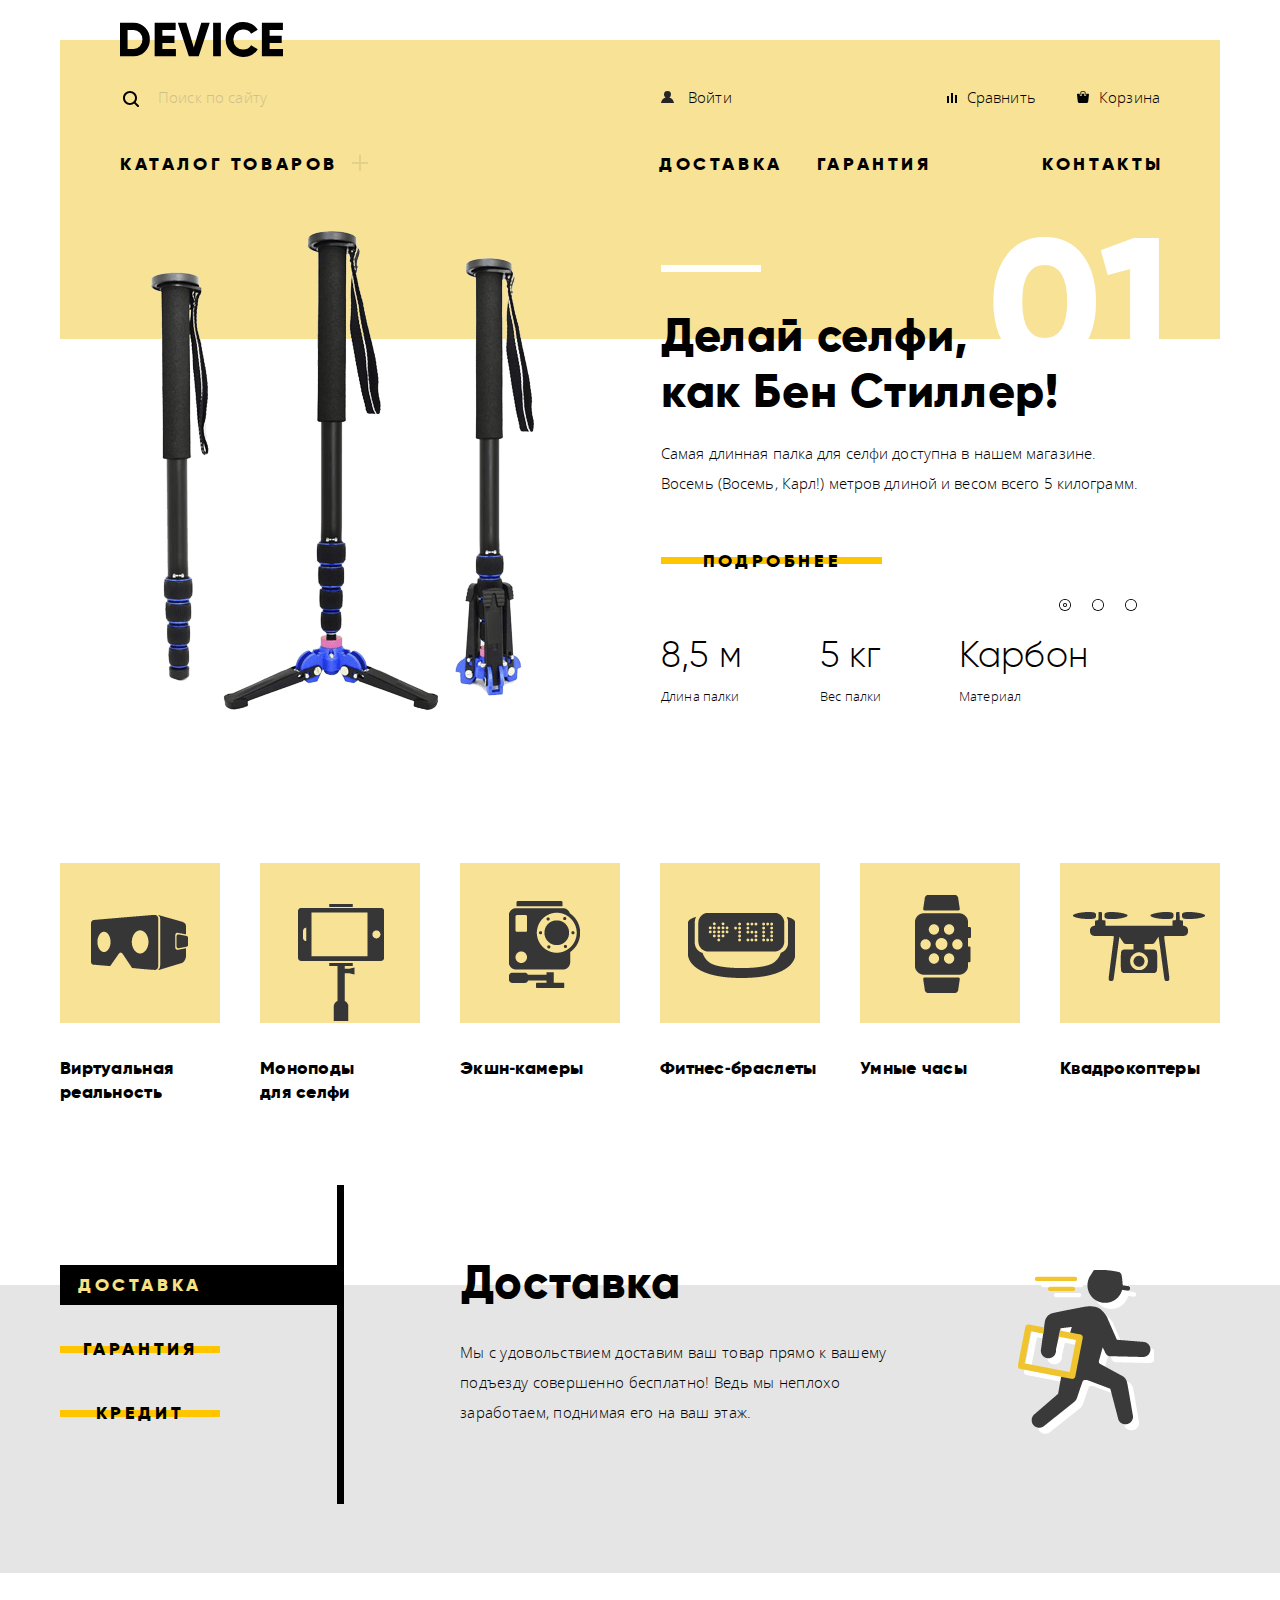
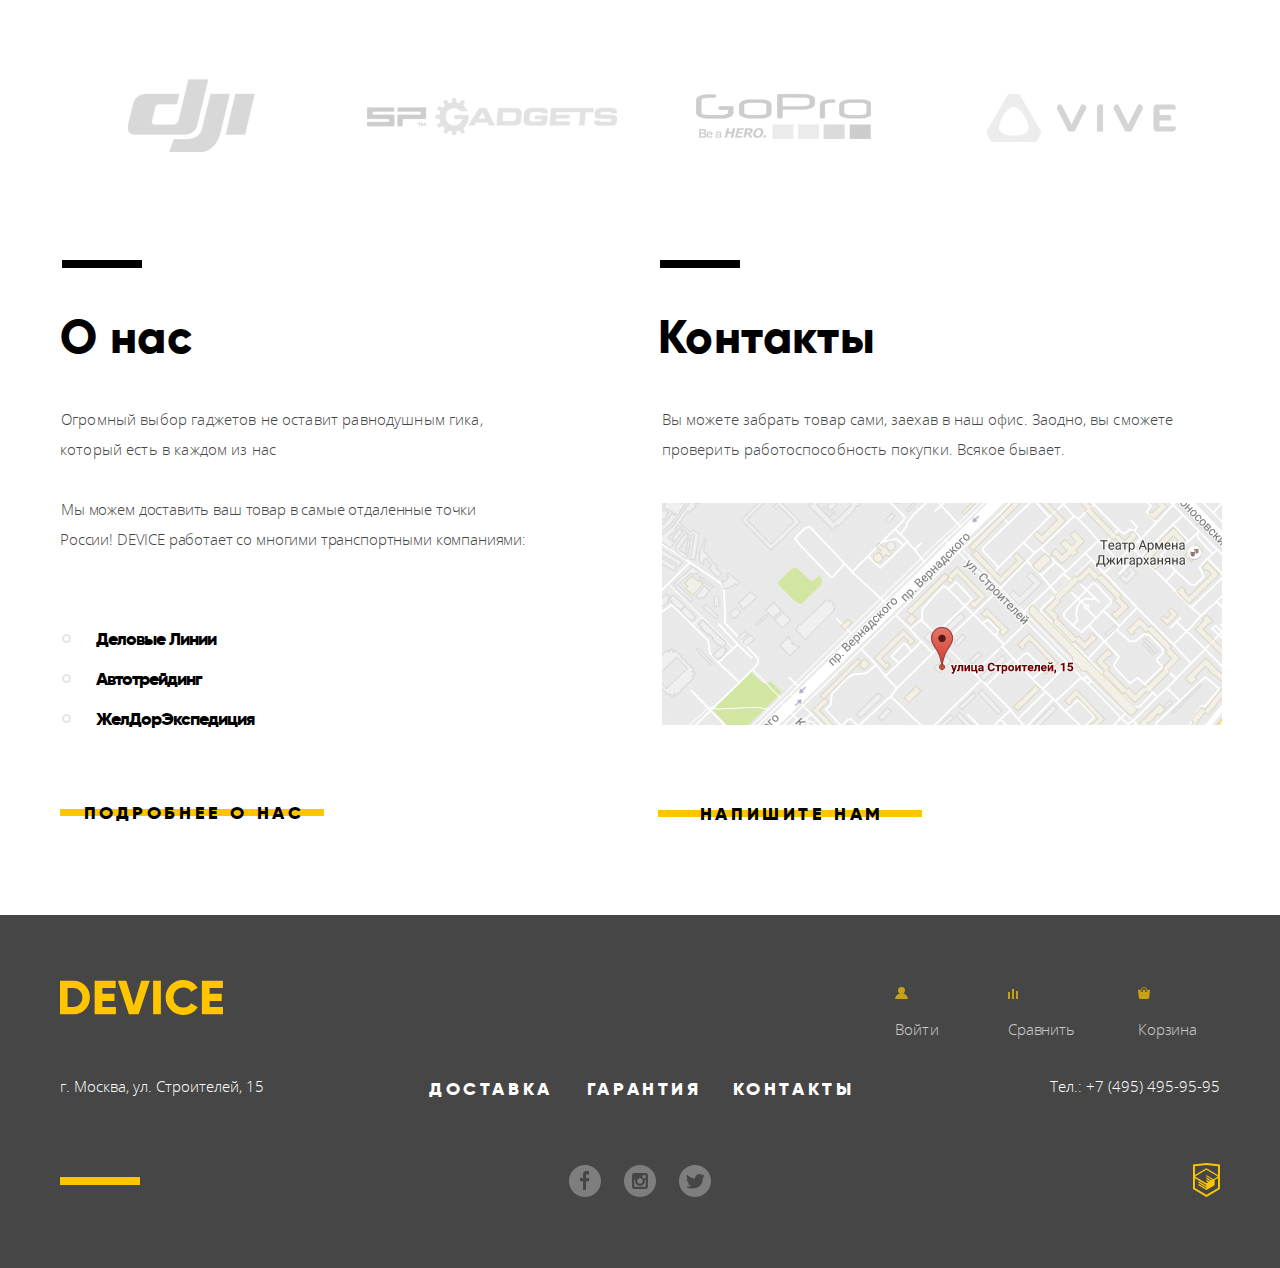
==== commit f1c27b52: "Правки верстки по замечаниям" ====
--- a/index.html
+++ b/index.html
@@ -234,7 +234,7 @@
             <h2 class="info-block-header">Контакты</h2>
             <p>Вы можете забрать товар сами, заехав в наш офис. Заодно, вы сможете проверить работоспособность покупки. Всякое бывает.</p>
             <a href="https://goo.gl/maps/qT4XMJmQB2xYji549" target="_blank"><img class="map" src="img/map.png" alt="Карта проезда" width="560" height="222"></a>
-            <a href="#" class="cross-line info-block-link">Напишите нам</a>
+            <a class="cross-line info-block-link writeus-link" href="#">Напишите нам</a>
           </section>
         </div>
       </div>
@@ -272,10 +272,21 @@
           <a href="tel:+74954959595" class="tel">Тел.: +7 (495) 495-95-95</a>
         </div>
         <div class="footer-bottom">
-          <section class="social">
+          <!-- <section class="social">
             <a href="#"><img class="social-icon" src="img/facebook.svg" alt="Мы в Фейсбуке" width="32" height="32"></a>
             <a href="#"><img class="social-icon" src="img/instagram.svg" alt="Мы в Инстаграме" width="32" height="32"></a>
             <a href="#"><img class="social-icon" src="img/twitter.svg" alt="Мы в Твиттере" width="32" height="32"></a>
+          </section> -->
+          <section class="social">
+            <a class="social-icon" href="#" aria-label="Мы в Фейсбуке">
+              <svg xmlns="http://www.w3.org/2000/svg" width="32" height="32"><path fill="#FFF" d="M16 0C7.164 0 0 7.163 0 16s7.164 16 16 16c8.837 0 16-7.164 16-16S24.837 0 16 0zm4.062 9.455h-3.021v3.444h3.021v3.445h-3.021v8.61H14.02v-8.61H11v-3.445h3.021V9.455c0-1.902 1.353-3.445 3.021-3.445h3.021v3.445z"/></svg>
+            </a>
+            <a class="social-icon" href="#" aria-label="Мы в Инстаграме">
+              <svg xmlns="http://www.w3.org/2000/svg" width="32" height="32"><g fill="#FFF"><path d="M20.916 16a4.938 4.938 0 1 1-9.877 0c0-.394.051-.773.138-1.14h-.897v6.838h11.396V14.86h-.897c.086.367.137.746.137 1.14z"/><path d="M15.978 18.659c1.466 0 2.659-1.193 2.659-2.659s-1.193-2.659-2.659-2.659c-1.466 0-2.659 1.193-2.659 2.659s1.192 2.659 2.659 2.659zM18.637 10.302h3.039v3.039h-3.039z"/><path d="M16 0C7.164 0 0 7.164 0 16c0 8.837 7.164 16 16 16 8.837 0 16-7.163 16-16 0-8.836-7.163-16-16-16zm7.955 21.698a2.285 2.285 0 0 1-2.279 2.279H10.279A2.285 2.285 0 0 1 8 21.698V10.302a2.286 2.286 0 0 1 2.279-2.279h11.396a2.286 2.286 0 0 1 2.279 2.279v11.396z"/></g></svg>
+            </a>
+            <a class="social-icon" href="#" aria-label="Мы в Твиттере">
+              <svg xmlns="http://www.w3.org/2000/svg" width="32" height="32"><path fill="#FFF" d="M16 0C7.164 0 0 7.164 0 16c0 8.837 7.164 16 16 16 8.837 0 16-7.163 16-16 0-8.836-7.163-16-16-16zm7.944 12.809c-.251 6.516-3.463 10.832-10.992 10.702h-.486c-.447 0-4.543-.443-5.344-1.823 2.479.19 4.247-.406 5.12-1.136-1.048-.289-2.923-.461-3.251-2.848.384.104.618.221 1.299.113-1.307-.824-2.758-1.519-2.679-3.643.311.317 1.164.518 1.46.457-.768-.233-2.149-3.244-.974-4.781 1.984 1.79 4.075 3.482 7.804 3.643.227-2.214 1.24-3.699 3.168-4.325 1.84-.479 3.255.26 3.901 1.138.737-.224 1.453-.466 2.193-.685-.004.833-.569 1.463-.935 1.709.747.165 1.423-.475 1.423-.475-.184.963-1.094 1.725-1.707 1.954z"/></svg>
+            </a>
           </section>
           <a class="htmlacademy-logo" href="https://htmlacademy.ru/intensive/htmlcss">
             <svg xmlns="http://www.w3.org/2000/svg" width="26.943" height="34.09"><path d="M13.62.017L13.472 0 0 1.412v24.661l13.473 8.017 13.43-7.99.042-.025V1.412L13.62.017zm11.399 12.11L13.495 5.334l-.001-.104-.087.05-.088-.056v.109L1.925 12.118V3.147l11.548-1.212L25.02 3.147v8.98zm-11.614-5.34L24.923 13.5l-4.479 2.64-7.093-4.221-.014 1.415 5.904 3.513-.86.507-5.03-2.992-.014 1.415 3.827 2.275-.782.523-3.031-1.787-.014 1.413 1.853 1.091-1.8 1.081-11.356-6.751 11.371-6.835zm-11.48 8.34l11.411 6.791.016 1.044-7.942-4.728-.015 1.416 7.979 4.795.018 1.076-7.973-4.74-.013 1.414 8.021 4.822.046.025 8.143-4.872-.011-5.177 3.415-2.036v10.021L13.472 31.85 1.925 24.979v-9.852z"/></svg>
@@ -287,19 +298,19 @@
       <p>
         <label>
           <span>Ваше имя</span>
-          <input type="text" placeholder="Имя Фамилия" name="username">
+          <input class="writeus-username" type="text" placeholder="Имя Фамилия" name="username">
         </label>
       </p>
       <p>
         <label>
           <span>Ваш e-mail</span>
-          <input type="email" name="email" placeholder="email@example.com">
+          <input class="writeus-usermail" type="email" name="email" placeholder="email@example.com">
         </label>
       </p>
       <p>
         <label>
           <span>Текст письма</span>
-          <textarea placeholder="В свободной форме" rows="5" cols="45" name="text"></textarea>
+          <textarea class="writeus-text" placeholder="В свободной форме" rows="5" cols="45" name="text"></textarea>
         </label>
       </p>
       <div>
@@ -308,8 +319,11 @@
       <button class="modal-close" aria-label="Закрыть окно"></button>
     </form>
     <section class="modal modal-map">
-      <img src="img/map-big.png" alt="Адрес компании ул.Строителей, д.15" width="960" height="559">
+        <iframe src="https://www.google.com/maps/embed?pb=!1m14!1m8!1m3!1d8996.38121669696!2d37.5268137!3d55.6873308!3m2!1i1024!2i768!4f13.1!3m3!1m2!1s0x46b54cf65f5c8955%3A0x694710ccd55501e!2z0YPQuy4g0KHRgtGA0L7QuNGC0LXQu9C10LksIDE1LCDQnNC-0YHQutCy0LAsIDExOTMxMQ!5e0!3m2!1sru!2sru!4v1561112713885!5m2!1sru!2sru" width="960" height="559"  style="border:0" allowfullscreen></iframe>
+        <img src="img/map-big.png" alt="Адрес компании ул.Строителей, д.15" width="960" height="559">
       <button class="modal-close" aria-label="Закрыть окно"></button>
     </section>
+    <script src="js/popup.js"></script>
+    <script src="js/map.js"></script>
   </body>
 </html>
--- a/css/style.css
+++ b/css/style.css
@@ -19,6 +19,54 @@
   font-weight: 300;
 }
 
+@-webkit-keyframes occurrence {
+  0% {opacity: 0;}
+  30%, 60% {opacity: 0.6;}
+  20%, 80% {opacity: 0.4;}
+  50% {opacity: 0.8;
+      -webkit-transform: rotate(180deg);
+              transform: rotate(180deg);}
+  100% {opacity: 1;}
+}
+
+@keyframes occurrence {
+  0% {opacity: 0;}
+  30%, 60% {opacity: 0.6;}
+  20%, 80% {opacity: 0.4;}
+  50% {opacity: 0.8;
+      -webkit-transform: rotate(180deg);
+              transform: rotate(180deg);}
+  100% {opacity: 1;}
+}
+
+@-webkit-keyframes shake {
+  0% {-webkit-transform: translateX(-50px);transform: translateX(-50px);}
+  10% {-webkit-transform: translateX(50px);transform: translateX(50px);}
+  20% {-webkit-transform: translateX(-40px);transform: translateX(-40px);}
+  30% {-webkit-transform: translateX(40px);transform: translateX(40px);}
+  40% {-webkit-transform: translateX(-30px);transform: translateX(-30px);}
+  50% {-webkit-transform: translateX(30px);transform: translateX(30px);}
+  60% {-webkit-transform: translateX(-20px);transform: translateX(-20px);}
+  70% {-webkit-transform: translateX(20px);transform: translateX(20px);}
+  80% {-webkit-transform: translateX(-10px);transform: translateX(-10px);}
+  90% {-webkit-transform: translateX(10px);transform: translateX(10px);}
+  100% {-webkit-transform: translateX(0);transform: translateX(0);}
+}
+
+@keyframes shake {
+  0% {-webkit-transform: translateX(-50px);transform: translateX(-50px);}
+  10% {-webkit-transform: translateX(50px);transform: translateX(50px);}
+  20% {-webkit-transform: translateX(-40px);transform: translateX(-40px);}
+  30% {-webkit-transform: translateX(40px);transform: translateX(40px);}
+  40% {-webkit-transform: translateX(-30px);transform: translateX(-30px);}
+  50% {-webkit-transform: translateX(30px);transform: translateX(30px);}
+  60% {-webkit-transform: translateX(-20px);transform: translateX(-20px);}
+  70% {-webkit-transform: translateX(20px);transform: translateX(20px);}
+  80% {-webkit-transform: translateX(-10px);transform: translateX(-10px);}
+  90% {-webkit-transform: translateX(10px);transform: translateX(10px);}
+  100% {-webkit-transform: translateX(0);transform: translateX(0);}
+}
+
 body {
   margin: 0;
 
@@ -52,7 +100,9 @@
 
   white-space: nowrap;
 
-  clip-path: inset(100%);
+  -webkit-clip-path: inset(100%);
+
+          clip-path: inset(100%);
   clip: rect(0 0 0 0);
   overflow: hidden;
 }
@@ -101,6 +151,8 @@
   height: 7px;
 
   background: #ffc600;
+  -webkit-transition: 0.3s ease;
+  -o-transition: 0.3s ease;
   transition: 0.3s ease;
 }
 
@@ -118,7 +170,8 @@
 }
 
 .wrapper {
-  box-sizing: border-box;
+  -webkit-box-sizing: border-box;
+          box-sizing: border-box;
   width: 1200px;
   margin-left: auto;
   margin-right: auto;
@@ -133,12 +186,17 @@
   color: #000000;
 
   background-color: #f7e296;
-  box-shadow: inset 0 40px 0 0 #ffffff;
+  -webkit-box-shadow: inset 0 40px 0 0 #ffffff;
+          box-shadow: inset 0 40px 0 0 #ffffff;
 }
 
 .header-firstline-wrapper {
-  display: flex;
-  align-items: baseline;
+  display: -webkit-box;
+  display: -ms-flexbox;
+  display: flex;
+  -webkit-box-align: baseline;
+      -ms-flex-align: baseline;
+          align-items: baseline;
   padding-top: 10px;
   padding-bottom: 29px;
 }
@@ -194,6 +252,7 @@
   position: relative;
 
   display: inline-block;
+  vertical-align: middle;
   width: 85px;
   margin-right: 94px;
   padding: 8px 21px;
@@ -286,6 +345,8 @@
 }
 
 .header-user-navigation {
+  display: -webkit-box;
+  display: -ms-flexbox;
   display: flex;
   margin: 0;
   padding: 0;
@@ -360,6 +421,8 @@
 }
 
 .login-header {
+  display: -webkit-box;
+  display: -ms-flexbox;
   display: flex;
   margin: 0;
   padding: 0;
@@ -380,11 +443,15 @@
 }
 
 .header-site-navigation {
+  display: -webkit-box;
+  display: -ms-flexbox;
   display: flex;
   margin: 0;
   padding: 0;
   padding-bottom: 51px;
-  justify-content: space-between;
+  -webkit-box-pack: justify;
+      -ms-flex-pack: justify;
+          justify-content: space-between;
 }
 
 .header-site-navigation li {
@@ -450,6 +517,8 @@
 }
 
 .header-site-navigation li:hover .submenu {
+  display: -webkit-box;
+  display: -ms-flexbox;
   display: flex;
 }
 
@@ -504,10 +573,13 @@
   margin-top: -37px;
 
   background-color: #ffffff;
-  box-shadow: inset 0 112px 0 0 #f7e296;
+  -webkit-box-shadow: inset 0 112px 0 0 #f7e296;
+          box-shadow: inset 0 112px 0 0 #f7e296;
 }
 
 .topslides {
+  display: -webkit-box;
+  display: -ms-flexbox;
   display: flex;
   float: left;
   width: 1160px;
@@ -594,7 +666,7 @@
 
 .topslider-controls {
   position: absolute;
-  top: 322px;
+  bottom: 154px;
   right: 75px;
   z-index: 100;
 }
@@ -603,13 +675,15 @@
   position: relative;
 
   display: inline-block;
+  vertical-align: middle;
   margin: 0 9px;
   width: 0px;
   height: 0px;
 
   border: 5px solid #ffffff;
   border-radius: 50%;
-  box-shadow: 0 0 0 1px #050505;
+  -webkit-box-shadow: 0 0 0 1px #050505;
+          box-shadow: 0 0 0 1px #050505;
 
   cursor: pointer;
 }
@@ -627,22 +701,31 @@
 
   border: 1px solid #ffffff;
   border-radius: 50%;
-  box-shadow: 0 0 0 1px #050505;
+  -webkit-box-shadow: 0 0 0 1px #050505;
+          box-shadow: 0 0 0 1px #050505;
 }
 
 .topslider-btn-1:checked ~ .topslider-innerwrap .topslider-slides {
-  transform: translate(0);
+  -webkit-transform: translate(0);
+      -ms-transform: translate(0);
+          transform: translate(0);
 }
 
 .topslider-btn-2:checked ~ .topslider-innerwrap .topslider-slides {
-  transform: translate(-1160px);
+  -webkit-transform: translate(-1160px);
+      -ms-transform: translate(-1160px);
+          transform: translate(-1160px);
 }
 
 .topslider-btn-3:checked ~ .topslider-innerwrap .topslider-slides {
-  transform: translate(-2320px);
+  -webkit-transform: translate(-2320px);
+      -ms-transform: translate(-2320px);
+          transform: translate(-2320px);
 }
 
 .topslider-product-characteristics {
+  display: -webkit-box;
+  display: -ms-flexbox;
   display: flex;
  }
 
@@ -653,9 +736,14 @@
 }
 
 .characteristic-block {
+  display: -webkit-box;
+  display: -ms-flexbox;
   display: flex;
   width: 118px;
-  flex-direction: column-reverse;
+  -webkit-box-orient: vertical;
+  -webkit-box-direction: reverse;
+      -ms-flex-direction: column-reverse;
+          flex-direction: column-reverse;
   margin-right: 21px;
 }
 
@@ -681,8 +769,12 @@
 }
 
 .popular-list {
-  display: flex;
-  justify-content: space-between;
+  display: -webkit-box;
+  display: -ms-flexbox;
+  display: flex;
+  -webkit-box-pack: justify;
+      -ms-flex-pack: justify;
+          justify-content: space-between;
   margin-bottom: 80px;
 }
 
@@ -692,9 +784,15 @@
 }
 
 .popular-img {
-  display: flex;
-  justify-content: center;
-  align-items: center;
+  display: -webkit-box;
+  display: -ms-flexbox;
+  display: flex;
+  -webkit-box-pack: center;
+      -ms-flex-pack: center;
+          justify-content: center;
+  -webkit-box-align: center;
+      -ms-flex-align: center;
+          align-items: center;
   width: 160px;
   height: 160px;
   padding: 0;
@@ -705,7 +803,9 @@
 }
 
 .popular-category:nth-child(2) p {
-  align-items: flex-end;
+  -webkit-box-align: end;
+      -ms-flex-align: end;
+          align-items: flex-end;
 }
 
 .popular-category figcaption {
@@ -718,19 +818,29 @@
 }
 
 .popular-category:active figcaption,
-.popular-category:active img  {
+.popular-category:active img,
+.popular-img img:active, /* для IE*/
+.popular-category figcaption a:active { /* для IE*/
   opacity: 0.3;
 }
 
 .innerpage-filter-background {
+  background-image: -webkit-gradient(linear, left top, right top, color-stop(31.35%, #efefef), color-stop(31.35%, #ffffff));
+  background-image: -webkit-linear-gradient(left, #efefef 31.35%, #ffffff 31.35%);
+  background-image: -o-linear-gradient(left, #efefef 31.35%, #ffffff 31.35%);
   background-image: linear-gradient(to right, #efefef 31.35%, #ffffff 31.35%);
 }
 
 .innerpage-headerfilter-background {
+  background-image: -webkit-gradient(linear, left top, right top, color-stop(31.35%, #dcdcdc), color-stop(31.35%, #ebebeb));
+  background-image: -webkit-linear-gradient(left, #dcdcdc 31.35%, #ebebeb 31.35%);
+  background-image: -o-linear-gradient(left, #dcdcdc 31.35%, #ebebeb 31.35%);
   background-image: linear-gradient(to right, #dcdcdc 31.35%, #ebebeb 31.35%);
 }
 
 .blocks-mini-header {
+  display: -webkit-box;
+  display: -ms-flexbox;
   display: flex;
 }
 
@@ -740,7 +850,7 @@
 
   font-size: 16px;
   text-transform: uppercase;
-  letter-spacing: 4px;
+  letter-spacing: 3.5px;
 }
 
 .innerpage-headerfilter-background .wrapper {
@@ -755,42 +865,45 @@
 .sorting-mini-header p {
   position: relative;
 
-  padding-left: 8px;
-  padding-right: 53px;
-
-  letter-spacing: 3.5px;
+  padding-left: 13px;
+  padding-right: 51px;
 }
 
 .sorting-types {
-  display: flex;
-  padding: 0;
-  margin: 0;
-  padding-top: 3px;
-  margin-right: 202px;
-
+  display: -webkit-box;
+  display: -ms-flexbox;
+  display: flex;
+  padding: 0;
+  margin: 0;
+  margin-right: 204px;
+}
+
+.sorting-types a {
   font-family: OpenSans, Arial, sans-serif;
-  font-weight: 700;
+  font-weight: 400;
   font-size: 14px;
   line-height: 18px;
   color: rgba(0, 0, 0, 0.3);
+}
+
+.sorting-types li {
+  padding-right: 31px;
 
   list-style: none;
-}
-
-.sorting-types li {
-  padding-right: 32px;
   cursor: pointer;
 }
 
-.sorting-types li:hover {
+.sorting-types a:hover {
   color: rgba(0, 0, 0, 0.6);
 }
 
-.sorting-types li:active, .active-sorting-type {
+.sorting-types a:active, .active-sorting-type a {
   color: #000000;
 }
 
 .sorting-controllers {
+  display: -webkit-box;
+  display: -ms-flexbox;
   display: flex;
   padding: 0;
   margin: 0;
@@ -798,6 +911,7 @@
 }
 
 .up-controller {
+  display: block;
   width: 0;
   height: 0;
   margin-right: 20px;
@@ -819,6 +933,7 @@
 }
 
 .down-controller {
+  display: block;
   width: 0;
   height: 0;
 
@@ -843,10 +958,13 @@
   margin: 0;
 
   background-color: #e5e5e5;
-  box-shadow: inset 0 101px 0 0 #ffffff;
+  -webkit-box-shadow: inset 0 101px 0 0 #ffffff;
+          box-shadow: inset 0 101px 0 0 #ffffff;
 }
 
 .services-slider {
+  display: -webkit-box;
+  display: -ms-flexbox;
   display: flex;
   margin-bottom: 94px;
   padding-top: 74px;
@@ -857,8 +975,15 @@
   position: relative;
   z-index: 10;
 
-  display: flex;
-  flex-direction: column;
+  display: -webkit-box;
+
+  display: -ms-flexbox;
+
+  display: flex;
+  -webkit-box-orient: vertical;
+  -webkit-box-direction: normal;
+      -ms-flex-direction: column;
+          flex-direction: column;
   padding-top: 7px;
 }
 
@@ -915,6 +1040,8 @@
 }
 
 .service-block {
+  display: -webkit-box;
+  display: -ms-flexbox;
   display: flex;
 }
 
@@ -946,6 +1073,7 @@
 .service-image {
   margin-top: -12px;
   padding-right: 46px;
+  margin-bottom: auto;
 }
 
 .warranty, .credit {
@@ -953,8 +1081,11 @@
 }
 
 .brands {
-  display: flex;
-  justify-content: space-around;
+  display: -webkit-box;
+  display: -ms-flexbox;
+  display: flex;
+  -ms-flex-pack: distribute;
+      justify-content: space-around;
   margin-bottom: 93px;
   margin-left: -15px;
   margin-right: -15px;
@@ -986,6 +1117,8 @@
 }
 
 .info-blocks-wrapper {
+  display: -webkit-box;
+  display: -ms-flexbox;
   display: flex;
   padding-bottom: 77px;
 }
@@ -1099,12 +1232,13 @@
 .breadcrumbs {
   margin: 0;
   padding: 0;
+  display: -webkit-box;
+  display: -ms-flexbox;
   display: flex;
   margin-bottom: 44px;
 }
 
-.breadcrumbs,
-.breadcrumbs a {
+.breadcrumbs {
   font-family: OpenSans, Arial, sans-serif;
   font-size: 14px;
   font-weight: 300;
@@ -1113,20 +1247,23 @@
   list-style: none;
 }
 
-.breadcrumbs span {
-  padding-right: 40px;
-  color: rgba(0, 0, 0, 0.3);
-}
-
 .breadcrumbs a {
   position: relative;
-}
-
-.breadcrumbs a:hover span {
+
+  padding-right: 40px;
+
+  color: rgba(0, 0, 0, 0.3);
+  font-family: OpenSans, Arial, sans-serif;
+  font-size: 14px;
+  font-weight: 300;
+  line-height: 24px;
+}
+
+.breadcrumbs a:hover {
   color: rgba(0, 0, 0, 0.6);
 }
 
-.breadcrumbs a:active span {
+.breadcrumbs a:active {
   color: rgba(0, 0, 0, 0.1);
 }
 
@@ -1134,7 +1271,7 @@
   color: rgba(0, 0, 0, 0.3);
 }
 
-.breadcrumbs span::after {
+.breadcrumbs a::after {
   content: "";
   position: absolute;
   top: 7px;
@@ -1150,7 +1287,9 @@
 
   border-bottom: 1px solid black;
   border-right: 1px solid black;
-  transform: rotate(-45deg);
+  -webkit-transform: rotate(-45deg);
+      -ms-transform: rotate(-45deg);
+          transform: rotate(-45deg);
 }
 
 .monopods-header {
@@ -1166,6 +1305,8 @@
 }
 
 .main-columns-wrapper {
+  display: -webkit-box;
+  display: -ms-flexbox;
   display: flex;
   padding-bottom: 77px;
   padding-top: 69px;
@@ -1176,17 +1317,30 @@
 }
 
 .main-rightcolumn {
-  display: flex;
-  flex-wrap: wrap;
+  display: -webkit-box;
+  display: -ms-flexbox;
+  display: flex;
+  -ms-flex-wrap: wrap;
+      flex-wrap: wrap;
   padding-left: 72px;
 }
 
+.sorting-mini-header {
+  -ms-flex-wrap: nowrap;
+      flex-wrap: nowrap;
+}
+
 .catalog-list {
-  display: flex;
-  flex-wrap: wrap;
-  margin: 0;
-  padding: 0;
-  justify-content: space-between;
+  display: -webkit-box;
+  display: -ms-flexbox;
+  display: flex;
+  -ms-flex-wrap: wrap;
+      flex-wrap: wrap;
+  margin: 0;
+  padding: 0;
+  -webkit-box-pack: justify;
+      -ms-flex-pack: justify;
+          justify-content: space-between;
 
   letter-spacing: 0.15px;
 
@@ -1195,8 +1349,13 @@
 
 .catalog-item {
   width: 360px;
-  display: flex;
-  flex-direction: column;
+  display: -webkit-box;
+  display: -ms-flexbox;
+  display: flex;
+  -webkit-box-orient: vertical;
+  -webkit-box-direction: normal;
+      -ms-flex-direction: column;
+          flex-direction: column;
   margin: 0;
   padding: 0;
   margin-bottom: 46px;
@@ -1219,16 +1378,23 @@
 }
 
 .item-label {
-  order: 1;
-  display: flex;
-  margin: 0;
-  padding: 0;
-  justify-content: space-between;
+  -webkit-box-ordinal-group: 2;
+      -ms-flex-order: 1;
+          order: 1;
+  display: -webkit-box;
+  display: -ms-flexbox;
+  display: flex;
+  margin: 0;
+  padding: 0;
+  -webkit-box-pack: justify;
+      -ms-flex-pack: justify;
+          justify-content: space-between;
   width: 360px;
 }
 
 .item-label h3 {
-  flex-wrap: wrap;
+  -ms-flex-wrap: wrap;
+      flex-wrap: wrap;
   margin: 0;
   padding: 0;
 
@@ -1241,7 +1407,8 @@
 .price {
   margin-left: auto;
   width: 85px;
-  align-self: flex-start;
+  -ms-flex-item-align: start;
+      align-self: flex-start;
 
   font-family: Gilroy, Arial, sans-serif;
   font-size: 16px;
@@ -1266,14 +1433,14 @@
   padding-bottom: 25px;
 }
 
-.filter-block p + p {
+.filter-block p + p:not(.max-price) {
   margin: 0;
   padding: 0;
   margin-bottom: 15px;
 }
 
 .price-filter {
-  margin-bottom: 15px;
+  margin-bottom: 21px;
 }
 
 .range-filter {
@@ -1311,7 +1478,8 @@
   border: 9px solid #ffffff;
   background-color: #ababab;
   border-radius: 50%;
-  box-shadow: 0 2px 1px 0 #dadada;
+  -webkit-box-shadow: 0 2px 1px 0 #dadada;
+          box-shadow: 0 2px 1px 0 #dadada;
   cursor: pointer;
 }
 
@@ -1329,7 +1497,9 @@
 
 .price-controls p {
   display: inline-block;
-  margin-right: 50px;
+  vertical-align: middle;
+  margin-right: 56px;
+  margin-top: 9px;
 
   font-family: Gilroy, Arial, sans-serif;
   font-weight: 300;
@@ -1427,8 +1597,11 @@
   background-color: transparent;
   border-left: 3px solid #000000;
   border-bottom: 3px solid #000000;
-  transform: rotate(-45deg);
-  box-shadow: 0px 1px 0px 0.1px #ffffff, inset 0px -1px 0px 0.1px #ffffff;
+  -webkit-transform: rotate(-45deg);
+      -ms-transform: rotate(-45deg);
+          transform: rotate(-45deg);
+  -webkit-box-shadow: 0px 1px 0px 0.1px #ffffff, inset 0px -1px 0px 0.1px #ffffff;
+          box-shadow: 0px 1px 0px 0.1px #ffffff, inset 0px -1px 0px 0.1px #ffffff;
 }
 
 .filter-block-radio label,
@@ -1467,11 +1640,16 @@
 }
 
 .pagination {
+  display: -webkit-box;
+  display: -ms-flexbox;
   display: flex;
   width: 760px;
-  box-sizing: border-box;
+  -webkit-box-sizing: border-box;
+          box-sizing: border-box;
   margin-top: -11px;
-  justify-content: space-between;
+  -webkit-box-pack: justify;
+      -ms-flex-pack: justify;
+          justify-content: space-between;
 
   background-color: #ebebeb;
 }
@@ -1483,6 +1661,8 @@
 }
 
 .pagination ul {
+  display: -webkit-box;
+  display: -ms-flexbox;
   display: flex;
   padding: 24px 0 22px 16px;
   margin: 0;
@@ -1528,6 +1708,8 @@
 }
 
 .sorting {
+  display: -webkit-box;
+  display: -ms-flexbox;
   display: flex;
 }
 
@@ -1548,7 +1730,11 @@
   top: 50%;
   left: 50%;
 
-  transform: translate(-50%, -50%);
+  -webkit-transform: translate(-50%, -50%);
+
+      -ms-transform: translate(-50%, -50%);
+
+          transform: translate(-50%, -50%);
   opacity: 0;
 }
 
@@ -1596,23 +1782,35 @@
 
 .footer-menu-wrapper {
   width: 325px;
+  display: -webkit-box;
+  display: -ms-flexbox;
   display: flex;
 }
 
 .footer-top {
-  display: flex;
-  justify-content: space-between;
+  display: -webkit-box;
+  display: -ms-flexbox;
+  display: flex;
+  -webkit-box-pack: justify;
+      -ms-flex-pack: justify;
+          justify-content: space-between;
   margin-bottom: 24px;
 }
 
 .footer-middle {
+  display: -webkit-box;
+  display: -ms-flexbox;
   display: flex;
   padding-bottom: 64px;
 }
 
 .footer-bottom {
-  display: flex;
-  justify-content: space-between;
+  display: -webkit-box;
+  display: -ms-flexbox;
+  display: flex;
+  -webkit-box-pack: justify;
+      -ms-flex-pack: justify;
+          justify-content: space-between;
 }
 
 .logo-footer {
@@ -1632,7 +1830,7 @@
 }
 
 .login-footer {
-  margin-right: 43px;
+  margin-right: 42px;
 
   font-family: OpenSans, Arial, sans-serif;
   font-size: 15px;
@@ -1653,6 +1851,8 @@
 }
 
 .user-footer {
+  display: -webkit-box;
+  display: -ms-flexbox;
   display: flex;
   margin: 0;
   padding: 0;
@@ -1686,6 +1886,8 @@
 }
 
 .footer-user-navigation {
+  display: -webkit-box;
+  display: -ms-flexbox;
   display: flex;
   margin: 0;
   padding: 0;
@@ -1725,6 +1927,8 @@
 }
 
 .footer-site-navigation {
+  display: -webkit-box;
+  display: -ms-flexbox;
   display: flex;
   margin: 0;
   padding: 6px 0 0;
@@ -1769,10 +1973,16 @@
 .social {
   position: relative;
 
+  display: -webkit-box;
+
+  display: -ms-flexbox;
+
   display: flex;
   width: 160px;
   padding-left: 500px;
-  justify-content: center;
+  -webkit-box-pack: center;
+      -ms-flex-pack: center;
+          justify-content: center;
 }
 
 .social::before {
@@ -1800,7 +2010,7 @@
   opacity: 0.6;
 }
 
-.social img:active {
+.social svg:active {
   opacity: 0.1;
 }
 
@@ -1840,21 +2050,33 @@
   z-index: 2;
 
   display: none;
-  box-sizing: border-box;
+  -webkit-box-sizing: border-box;
+          box-sizing: border-box;
   width: 960px;
 
-  box-shadow: 0 0 10px 0 #d9d9d9;
+  -webkit-box-shadow: 0 0 10px 0 #d9d9d9;
+
+          box-shadow: 0 0 10px 0 #d9d9d9;
   border: 0;
 }
 
 .modal-write-us {
-  /* position: fixed;*/
+  position: fixed;
+  top: 50%;
+  left: 50%;
+  z-index: 100;
+
   padding: 98px 100px 80px 100px;
+  margin-top: -290px;
+  margin-left: -480px;
+
+
   background-color: white;
 }
 
 .modal-write-us p {
   display: inline-block;
+  vertical-align: middle;
   padding: 0;
   margin: 0;
   margin-bottom: 40px;
@@ -1866,7 +2088,8 @@
 }
 
 .modal-write-us input {
-  box-sizing: border-box;
+  -webkit-box-sizing: border-box;
+          box-sizing: border-box;
   width: 360px;
   padding: 20px;
 
@@ -1879,7 +2102,8 @@
 }
 
 .modal-write-us textarea {
-  box-sizing: border-box;
+  -webkit-box-sizing: border-box;
+          box-sizing: border-box;
   display: block;
   width: 760px;
   padding: 20px;
@@ -1888,6 +2112,36 @@
   background-color: #f2f2f2;
   border: 0;
 }
+
+.modal-write-us input[type="text"]::-webkit-input-placeholder,
+.modal-write-us input[type="email"]::-webkit-input-placeholder,
+.modal-write-us textarea::-webkit-input-placeholder {
+  font-family: OpenSans;
+  font-size: 15px;
+  font-weight: 700;
+  line-height: 18px;
+  color: rgba(0, 0, 0, 0.4);
+ }
+
+.modal-write-us input[type="text"]:-ms-input-placeholder,
+.modal-write-us input[type="email"]:-ms-input-placeholder,
+.modal-write-us textarea:-ms-input-placeholder {
+  font-family: OpenSans;
+  font-size: 15px;
+  font-weight: 700;
+  line-height: 18px;
+  color: rgba(0, 0, 0, 0.4);
+ }
+
+.modal-write-us input[type="text"]::-ms-input-placeholder,
+.modal-write-us input[type="email"]::-ms-input-placeholder,
+.modal-write-us textarea::-ms-input-placeholder {
+  font-family: OpenSans;
+  font-size: 15px;
+  font-weight: 700;
+  line-height: 18px;
+  color: rgba(0, 0, 0, 0.4);
+ }
 
 .modal-write-us input[type="text"]::placeholder,
 .modal-write-us input[type="email"]::placeholder,
@@ -1916,10 +2170,37 @@
   outline: none;
 }
 
+.modal-map {
+  position: fixed;
+  top: 50%;
+  left: 50%;
+  z-index: 100;
+
+  margin-top: -290px;
+  margin-left: -480px;
+}
+
+.modal-map iframe {
+  position: relative;
+  z-index: 2;
+
+  border: none;
+}
+
+.modal-map img {
+  position: absolute;
+  top: 0;
+  left: 0;
+  z-index: 1;
+
+  margin: 0;
+}
+
 .modal-close {
   position: absolute;
   top: 23px;
   right: 23px;
+  z-index: 3;
 
   width: 55px;
   height: 55px;
@@ -1939,7 +2220,9 @@
   height: 30px;
 
   background-color: rgba(255, 255, 255, 0.5);
-  transform: rotate(45deg);
+  -webkit-transform: rotate(45deg);
+      -ms-transform: rotate(45deg);
+          transform: rotate(45deg);
 }
 
 .modal-close::after {
@@ -1952,7 +2235,9 @@
   height: 30px;
 
   background-color: rgba(255, 255, 255, 0.5);
-  transform: rotate(-45deg);
+  -webkit-transform: rotate(-45deg);
+      -ms-transform: rotate(-45deg);
+          transform: rotate(-45deg);
 }
 
 .modal-close:hover {
@@ -1962,3 +2247,24 @@
 .modal-close:active {
   background-color: rgba(240, 197, 46, 0.3);
 }
+
+.modal-show {
+  display: block;
+
+  -webkit-animation-name: occurrence;
+
+          animation-name: occurrence;
+  -webkit-animation-duration: 0.6s;
+          animation-duration: 0.6s;
+  -webkit-animation-timing-function: linear;
+          animation-timing-function: linear;
+}
+
+.modal-error {
+  -webkit-animation-name: shake;
+          animation-name: shake;
+  -webkit-animation-duration: 0.6s;
+          animation-duration: 0.6s;
+  -webkit-animation-timing-function: ease-out;
+          animation-timing-function: ease-out;
+}
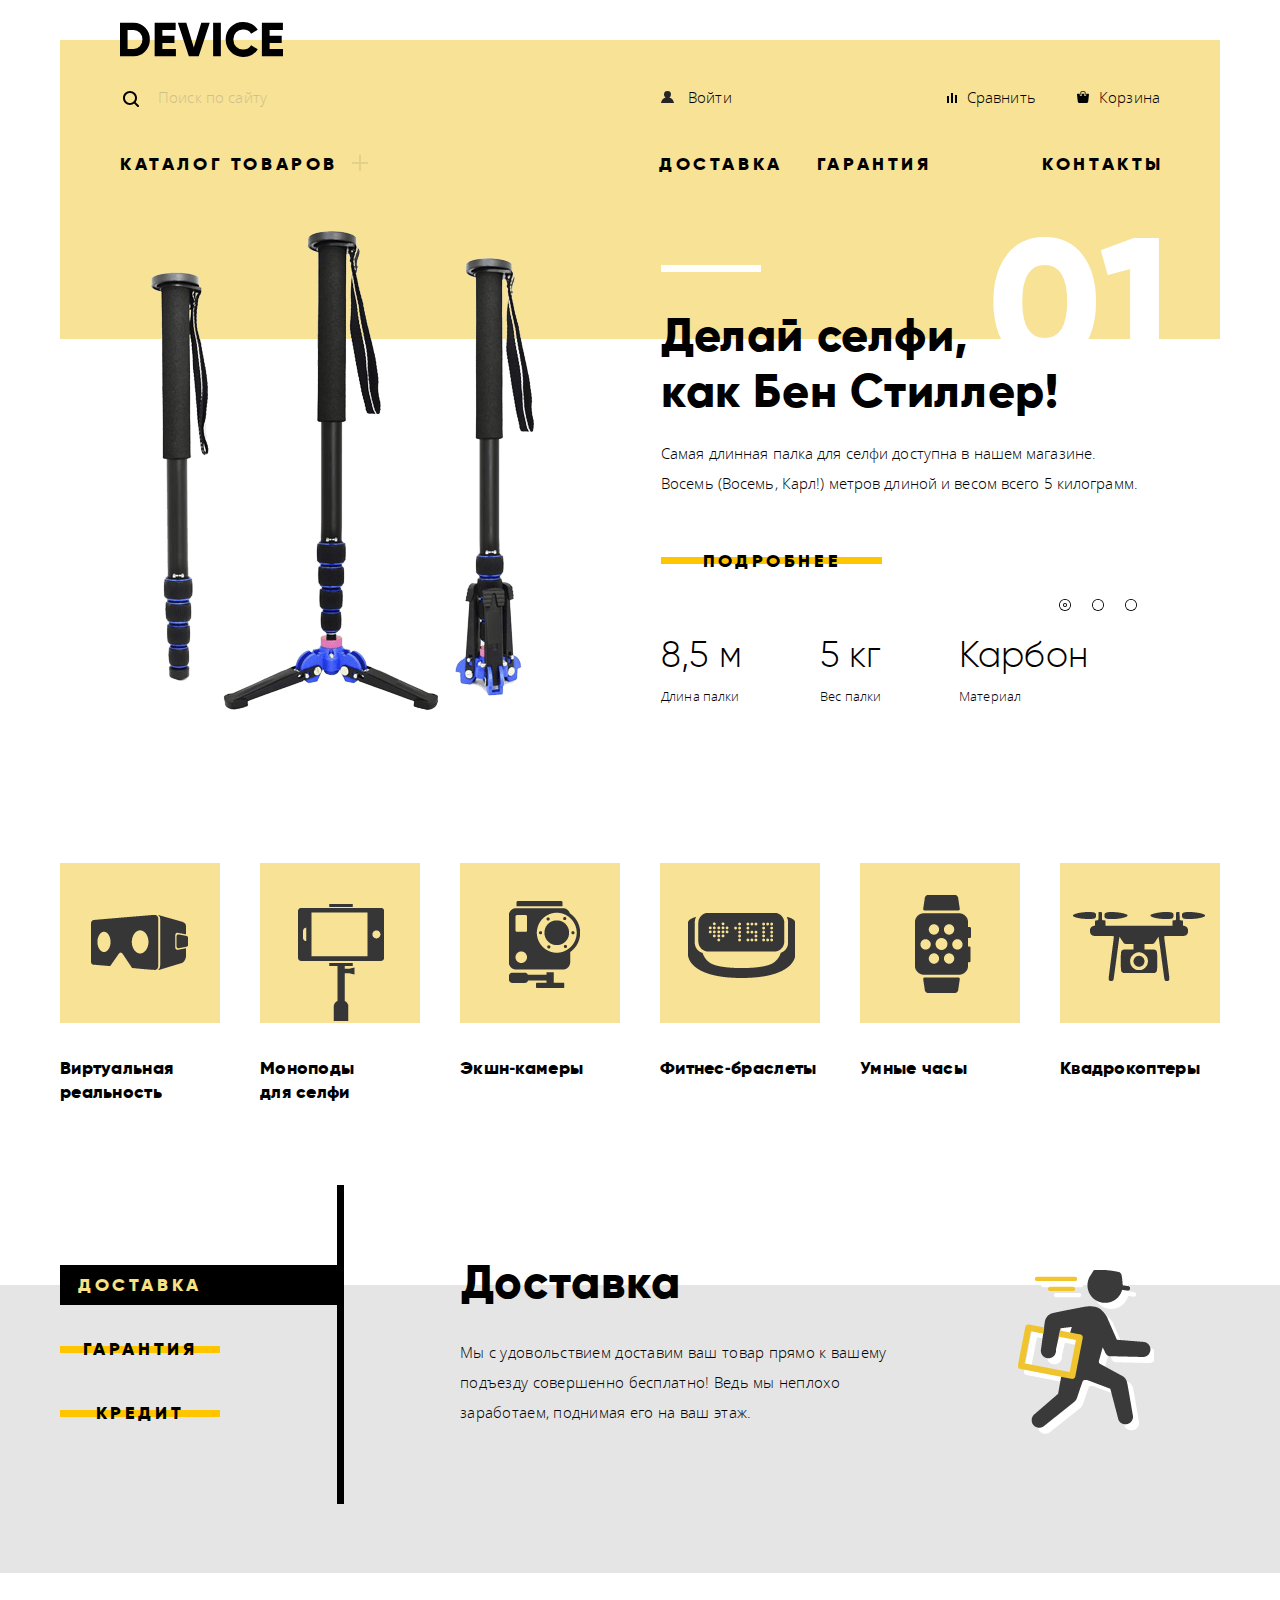
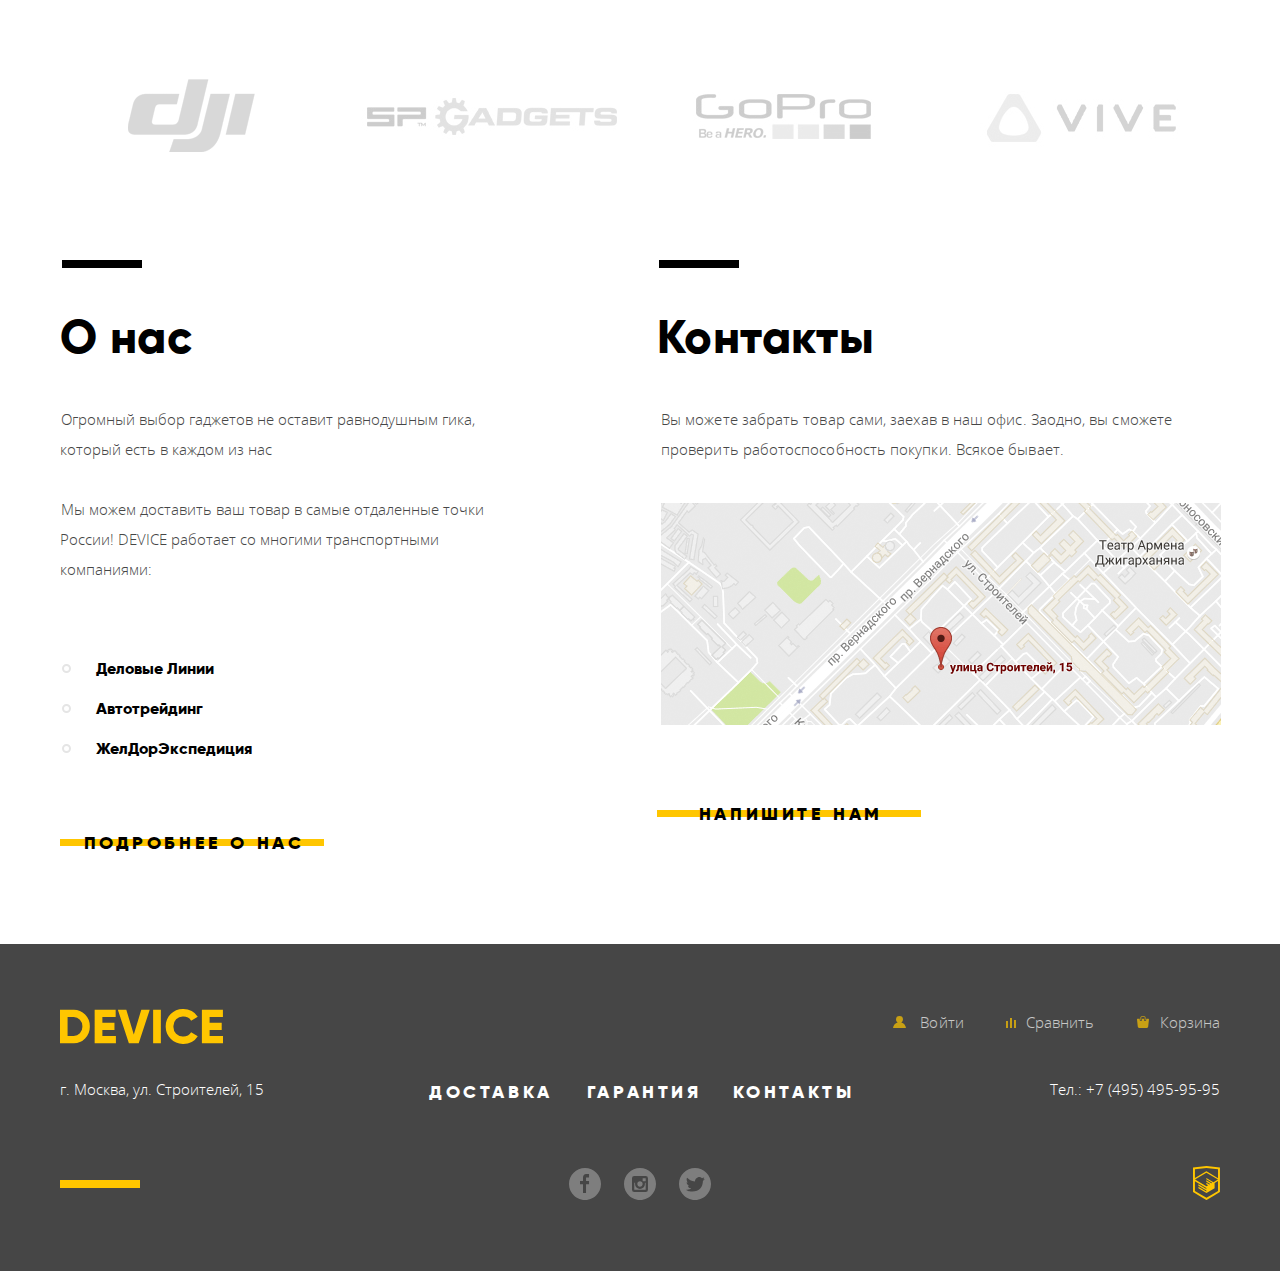
==== commit 660d8f66: "Правки по верстке (отступы, фоновые img, modal)" ====
--- a/index.html
+++ b/index.html
@@ -122,52 +122,40 @@
         </section>
         <section class="popular-list">
           <figure class="popular-category">
-            <a href="#">
-              <div class="popular-img">
-                <img src="img/popular-1.png" alt="Категория Виртуальная реальность" width="160" height="160">
-              </div>
-            </a>
-            <figcaption><a href="#">Виртуальная реальность</a></figcaption>
-          </figure>
-          <figure class="popular-category">
-            <a href="inner.html">
-              <div class="popular-img">
-                <img src="img/popular-2.png" alt="Категория Моноподы для селфи" width="160" height="160">
-              </div>
-            </a>
-            <figcaption><a href="inner.html">Моноподы <br>для селфи</a></figcaption>
-          </figure>
-          <figure class="popular-category">
-            <a href="#">
-              <div class="popular-img">
-                <img src="img/popular-3.png" alt="Категория Экшн-камеры" width="160" height="160">
-              </div>
-            </a>
-            <figcaption><a href="#">Экшн&#8209;камеры</a></figcaption>
-          </figure>
-          <figure class="popular-category">
-            <a href="#">
-              <div class="popular-img">
-                <img src="img/popular-4.png" alt="Категория Фитнес-браслеты" width="160" height="160">
-              </div>
-            </a>
-            <figcaption><a href="#">Фитнес&#8209;браслеты</a></figcaption>
-          </figure>
-          <figure class="popular-category">
-            <a href="#">
-              <div class="popular-img">
-                <img src="img/popular-5.png" alt="Категория Умные часы" width="160" height="160">
-              </div>
-            </a>
-            <figcaption><a href="#">Умные часы</a></figcaption>
-          </figure>
-          <figure class="popular-category">
-            <a href="#">
-              <div class="popular-img">
-                <img src="img/popular-6.png" alt="Категория Квадрокоптеры" width="160" height="160">
-              </div>
-            </a>
-            <figcaption><a href="#">Квадрокоптеры</a></figcaption>
+            <a class="popular-wrapper" href="#">
+              <div class="popular-img popular-category-virtual"></div>
+            </a>
+            <figcaption class="popular-label"><a href="#">Виртуальная реальность</a></figcaption>
+          </figure>
+          <figure class="popular-category">
+            <a href="inner.html" class="popular-wrapper">
+              <div class="popular-img popular-category-monopods"></div>
+            </a>
+            <figcaption class="popular-label"><a href="inner.html">Моноподы <br>для селфи</a></figcaption>
+          </figure>
+          <figure class="popular-category">
+            <a href="#" class="popular-wrapper">
+              <div class="popular-img popular-category-action"></div>
+            </a>
+            <figcaption class="popular-label"><a href="#">Экшн&#8209;камеры</a></figcaption>
+          </figure>
+          <figure class="popular-category">
+            <a href="#" class="popular-wrapper">
+              <div class="popular-img popular-category-wristbands"></div>
+            </a>
+            <figcaption class="popular-label"><a href="#">Фитнес&#8209;браслеты</a></figcaption>
+          </figure>
+          <figure class="popular-category">
+            <a href="#" class="popular-wrapper">
+              <div class="popular-img popular-category-smartwatch"> </div>
+            </a>
+            <figcaption class="popular-label"><a href="#">Умные часы</a></figcaption>
+          </figure>
+          <figure class="popular-category">
+            <a href="#" class="popular-wrapper">
+              <div class="popular-img popular-category-quadcopters"></div>
+            </a>
+            <figcaption class="popular-label"><a href="#">Квадрокоптеры</a></figcaption>
           </figure>
         </section>
       </div>
@@ -191,21 +179,21 @@
                   <h3 class="service-name">Доставка</h3>
                   <p class="service-description">Мы с удовольствием доставим ваш товар прямо к вашему подъезду совершенно бесплатно! Ведь мы неплохо заработаем, поднимая его на ваш этаж.</p>
                 </div>
-                <img class="service-image" src="img/delivery.png" alt="Курьер" width="180" height="194">
+                <div class="service-image service-image-delivery"></div>
               </div>
               <div class="warranty service-block">
                 <div class="service-description-text">
                   <h3 class="service-name">Гарантия</h3>
                   <p class="service-description">Если из-за возгорания купленного у нас товара у вас сгорит дом — не переживайте, мы выдадим вам новый.<br>Товар, не дом, конечно же.</p>
                 </div>
-                <img class="service-image" src="img/warranty.png" alt="Звонок по гарантии" width="180" height="194">
+                <div class="service-image service-image-warranty"></div>
               </div>
               <div class="credit service-block">
                 <div class="service-description-text">
                   <h3 class="service-name">Кредит</h3>
                   <p class="service-description">Залезть в долговую яму стало проще! Кредитные консультанты подберут для вас наиболее выгодные условия кредита. Выгодные для нашего банка, разумеется.</p>
                 </div>
-                <img class="service-image" src="img/credit.png" alt="Несущий большую банковскую карту" width="180" height="194">
+                <div class="service-image service-image-credit"></div>
               </div>
             </div>
           </section>
@@ -213,16 +201,16 @@
       </div>
       <div class="wrapper">
         <section class="brands">
-          <div class="brand-logo brand-logo-dji"></div>
-          <div class="brand-logo brand-logo-sp"></div>
-          <div class="brand-logo brand-logo-gopro"></div>
-          <div class="brand-logo brand-logo-vive"></div>
+          <a class="brand-logo brand-logo-dji" href="#"></a>
+          <a class="brand-logo brand-logo-sp" href="#"></a>
+          <a class="brand-logo brand-logo-gopro" href="#"></a>
+          <a class="brand-logo brand-logo-vive" href="#"></a>
         </section>
         <div class="info-blocks-wrapper">
           <section class="about-us">
             <h2 class="info-block-header">О нас</h2>
-            <p class="about-firstparagraph">Огромный выбор гаджетов не оставит равнодушным гика, который есть в каждом из нас</p>
-            <p class="about-secondparagraph"> Мы можем доставить ваш товар в самые отдаленные точки России! DEVICE работает со многими транспортными компаниями:</p>
+            <p>Огромный выбор гаджетов не оставит равнодушным гика, который есть в каждом из нас</p>
+            <p> Мы можем доставить ваш товар в самые отдаленные точки России! DEVICE работает со многими транспортными компаниями:</p>
             <ul class="delivery-partners">
               <li>Деловые Линии</li>
               <li>Автотрейдинг</li>
@@ -297,19 +285,19 @@
     <form class="modal modal-write-us" action="https://echo.htmlacademy.ru" method="POST">
       <p>
         <label>
-          <span>Ваше имя</span>
+          <span>Ваше имя:</span>
           <input class="writeus-username" type="text" placeholder="Имя Фамилия" name="username">
         </label>
       </p>
       <p>
         <label>
-          <span>Ваш e-mail</span>
+          <span>Ваш e-mail:</span>
           <input class="writeus-usermail" type="email" name="email" placeholder="email@example.com">
         </label>
       </p>
       <p>
         <label>
-          <span>Текст письма</span>
+          <span>Текст письма:</span>
           <textarea class="writeus-text" placeholder="В свободной форме" rows="5" cols="45" name="text"></textarea>
         </label>
       </p>
--- a/css/style.css
+++ b/css/style.css
@@ -783,23 +783,41 @@
   margin: 0;
 }
 
-.popular-img {
-  display: -webkit-box;
-  display: -ms-flexbox;
-  display: flex;
-  -webkit-box-pack: center;
-      -ms-flex-pack: center;
-          justify-content: center;
-  -webkit-box-align: center;
-      -ms-flex-align: center;
-          align-items: center;
+.popular-wrapper {
+  display: block;
+  background-color: #f7e296;
+}
+
+.popular-img, .popular-wrapper {
   width: 160px;
   height: 160px;
   padding: 0;
   margin: 0;
   margin-bottom: 33px;
-
-  background-color: #f7e296;
+}
+
+ .popular-category-virtual {
+  background-image: url(../img/popular-1.png);
+}
+
+.popular-category-monopods {
+  background-image: url(../img/popular-2.png);
+}
+
+.popular-category-action {
+  background-image: url(../img/popular-3.png);
+}
+
+.popular-category-wristbands {
+  background-image: url(../img/popular-4.png);
+}
+
+.popular-category-smartwatch {
+  background-image: url(../img/popular-5.png);
+}
+
+.popular-category-quadcopters {
+  background-image: url(../img/popular-6.png);
 }
 
 .popular-category:nth-child(2) p {
@@ -817,10 +835,8 @@
   background-color: #f0c52e;
 }
 
-.popular-category:active figcaption,
-.popular-category:active img,
-.popular-img img:active, /* для IE*/
-.popular-category figcaption a:active { /* для IE*/
+.popular-img:active,
+.popular-label a:active {
   opacity: 0.3;
 }
 
@@ -1074,6 +1090,23 @@
   margin-top: -12px;
   padding-right: 46px;
   margin-bottom: auto;
+  width: 180px;
+  height: 194px;
+}
+
+.service-image-delivery {
+  background-image: url(../img/delivery.png);
+  background-repeat: no-repeat;
+}
+
+.service-image-warranty {
+  background-image: url(../img/warranty.png);
+  background-repeat: no-repeat;
+}
+
+.service-image-credit {
+  background-image: url(../img/credit.png);
+  background-repeat: no-repeat;
 }
 
 .warranty, .credit {
@@ -1149,14 +1182,14 @@
 }
 
 .about-us {
-  padding-right: 128px;
+  padding-right: 125px;
 }
 
 .about-us p {
   padding: 0;
   margin: 0;
   padding-bottom: 30px;
-  width: 470px;
+  width: 472px;
 
   font-family: OpenSans, Arial, sans-serif;
   font-size: 15px;
@@ -1166,21 +1199,13 @@
   text-indent: 1px;
 }
 
-.about-firstparagraph {
-  letter-spacing: 0.01em;
-}
-
-.about-secondparagraph {
-  letter-spacing: -0.01em;
-}
-
 .delivery-partners {
   margin: 0;
   padding: 35px 0 0 0;
   margin-bottom: 50px;
 
   line-height: 40px;
-  letter-spacing: -1px;
+  font-size: 16px;
 
   list-style-type: none;
 }
@@ -1781,7 +1806,6 @@
 }
 
 .footer-menu-wrapper {
-  width: 325px;
   display: -webkit-box;
   display: -ms-flexbox;
   display: flex;
@@ -1909,7 +1933,6 @@
   font-family: OpenSans, Arial, sans-serif;
   font-size: 15px;
   font-weight: 300;
-  letter-spacing: -0.1px;
   line-height: 36px;
 
   opacity: 0.7;
@@ -2066,10 +2089,9 @@
   left: 50%;
   z-index: 100;
 
-  padding: 98px 100px 80px 100px;
+  padding: 95px 100px 80px 99px;
   margin-top: -290px;
   margin-left: -480px;
-
 
   background-color: white;
 }
@@ -2079,19 +2101,20 @@
   vertical-align: middle;
   padding: 0;
   margin: 0;
-  margin-bottom: 40px;
+  margin-bottom: 35px;
 }
 
 .modal-write-us span {
   display: block;
-  margin-bottom: 10px;
+  margin-bottom: 7px;
+  padding-left: 1px;
 }
 
 .modal-write-us input {
   -webkit-box-sizing: border-box;
           box-sizing: border-box;
   width: 360px;
-  padding: 20px;
+  padding: 13px 0px 17px 19px;
 
   background-color: #f2f2f2;
   border: 0;
@@ -2106,8 +2129,8 @@
           box-sizing: border-box;
   display: block;
   width: 760px;
-  padding: 20px;
-  padding-bottom: 35px;
+  padding: 14px 0 40px 17px;
+  margin-bottom: 5px;
 
   background-color: #f2f2f2;
   border: 0;
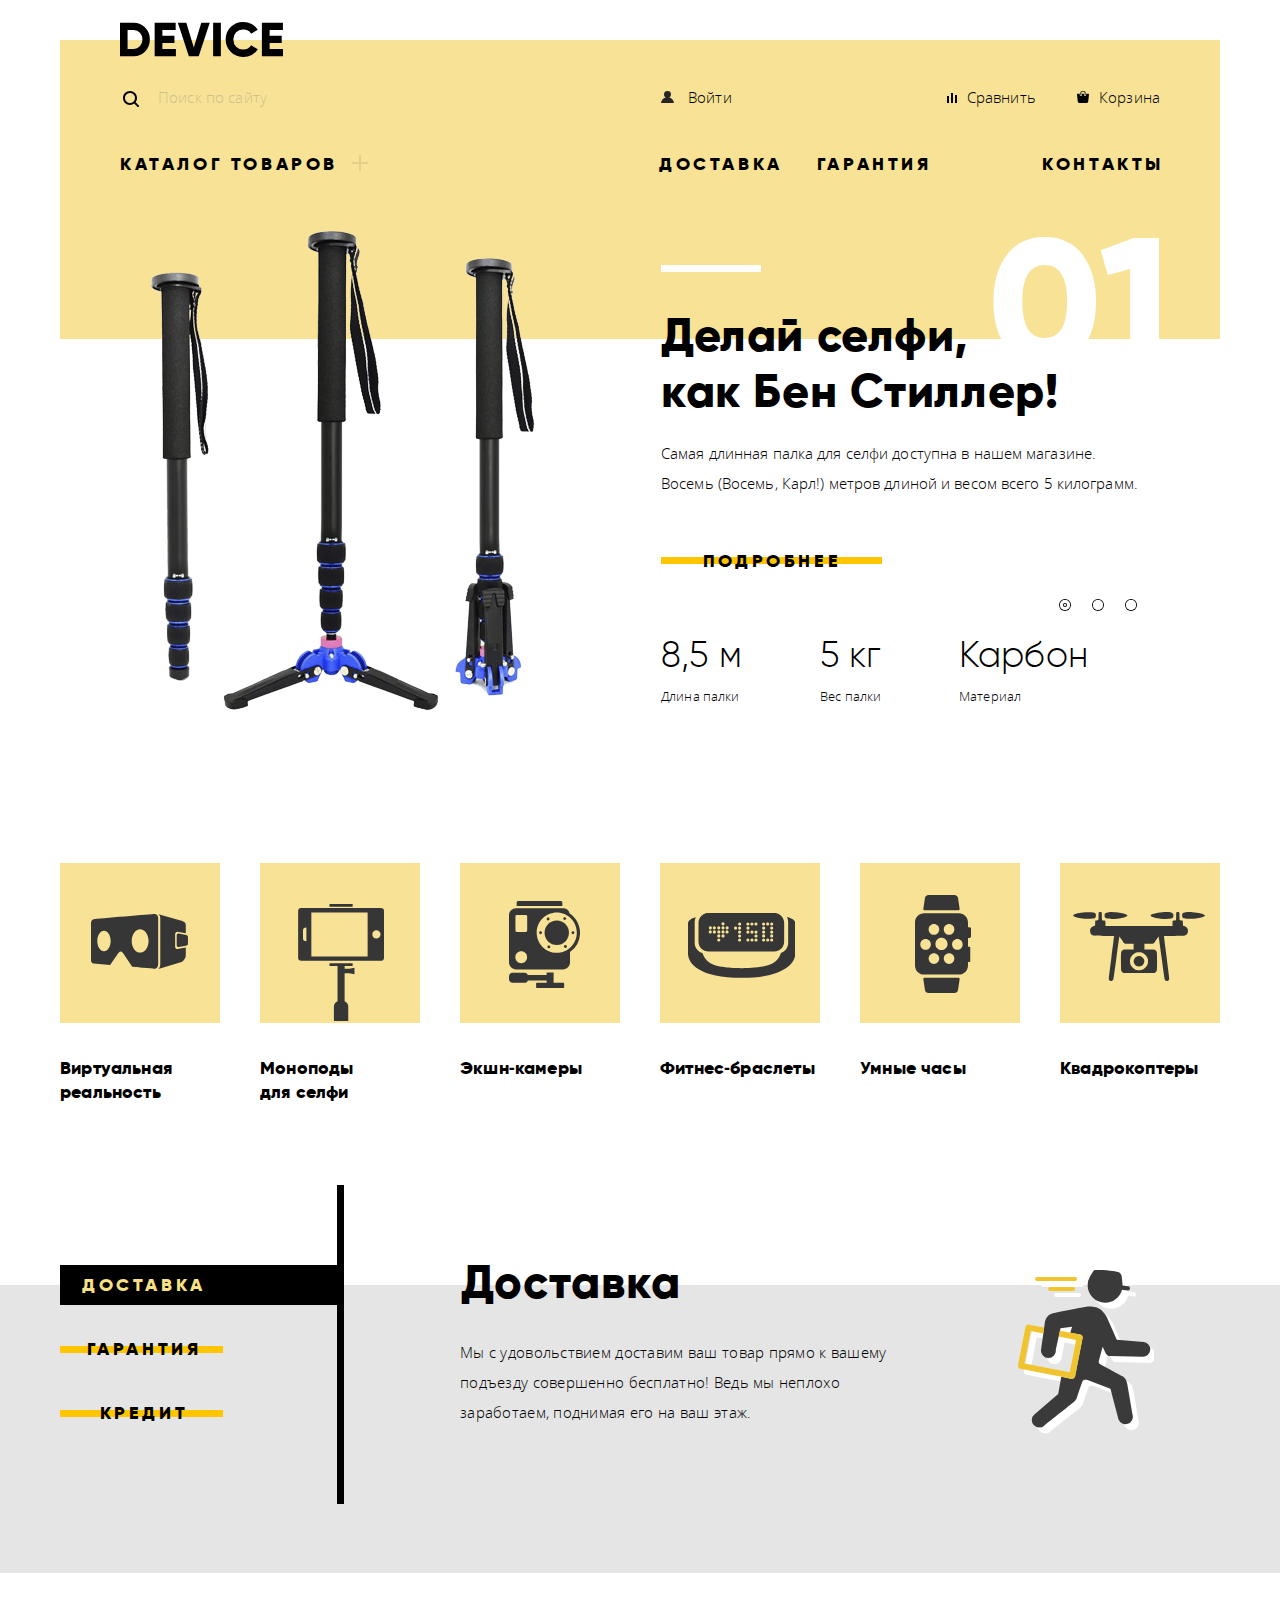
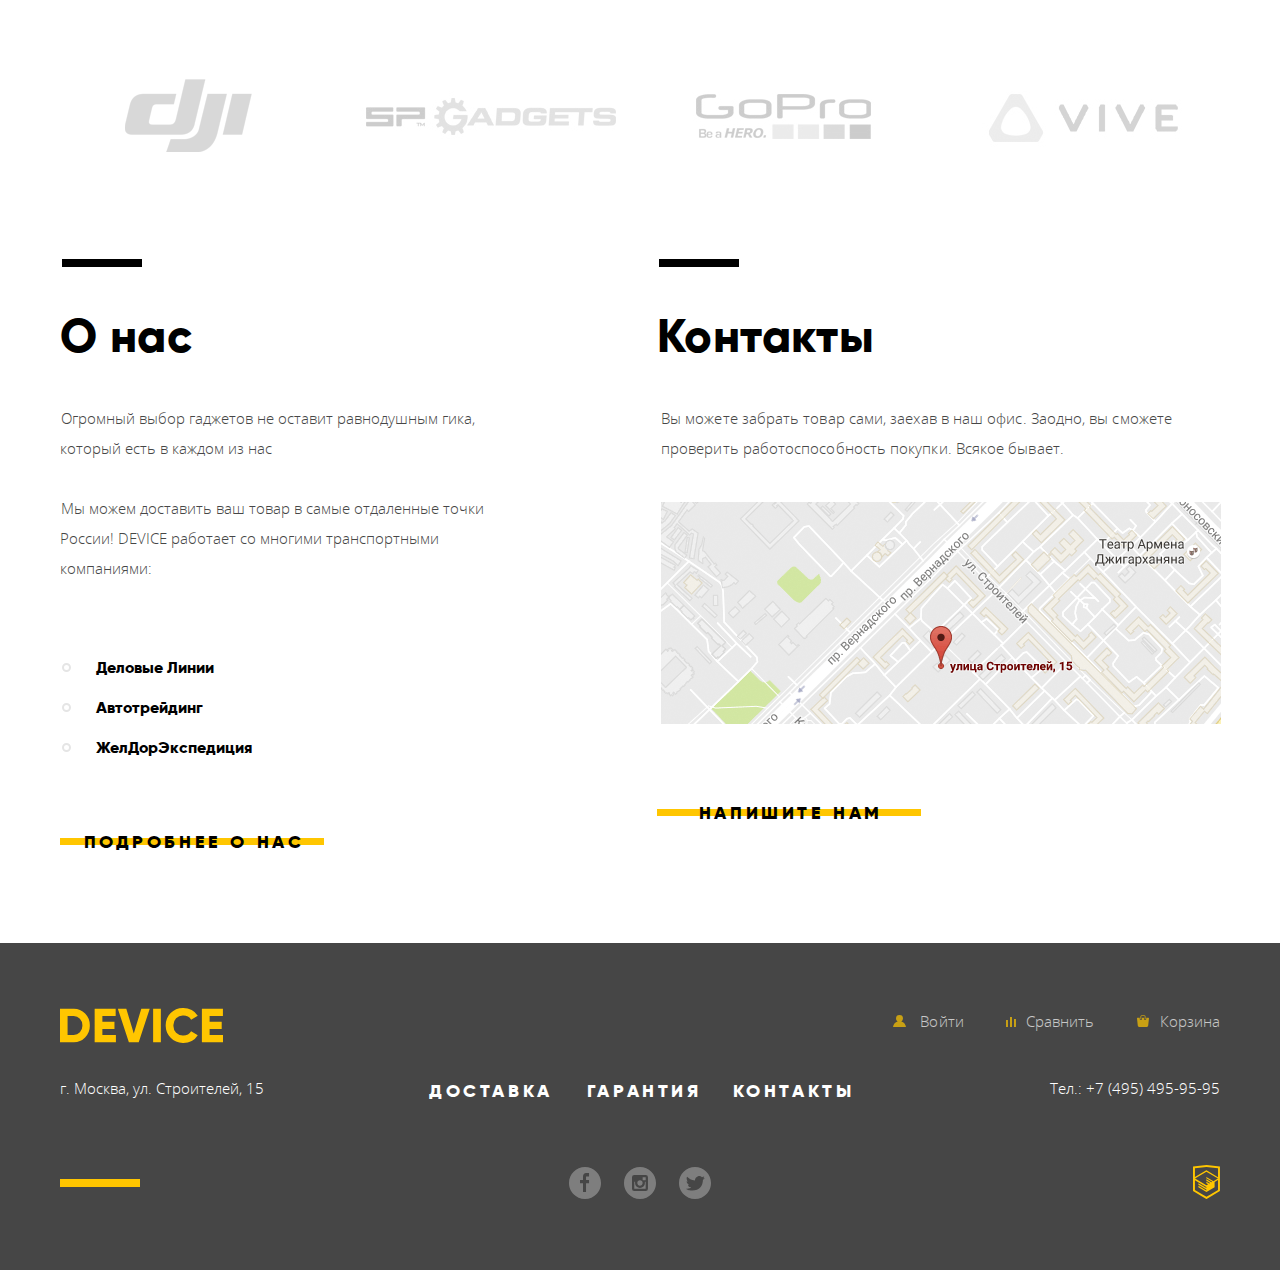
==== commit 7bc0b7ca: "Правки верстки фоновых img, бренды на контентные" ====
--- a/index.html
+++ b/index.html
@@ -121,42 +121,12 @@
           </div>
         </section>
         <section class="popular-list">
-          <figure class="popular-category">
-            <a class="popular-wrapper" href="#">
-              <div class="popular-img popular-category-virtual"></div>
-            </a>
-            <figcaption class="popular-label"><a href="#">Виртуальная реальность</a></figcaption>
-          </figure>
-          <figure class="popular-category">
-            <a href="inner.html" class="popular-wrapper">
-              <div class="popular-img popular-category-monopods"></div>
-            </a>
-            <figcaption class="popular-label"><a href="inner.html">Моноподы <br>для селфи</a></figcaption>
-          </figure>
-          <figure class="popular-category">
-            <a href="#" class="popular-wrapper">
-              <div class="popular-img popular-category-action"></div>
-            </a>
-            <figcaption class="popular-label"><a href="#">Экшн&#8209;камеры</a></figcaption>
-          </figure>
-          <figure class="popular-category">
-            <a href="#" class="popular-wrapper">
-              <div class="popular-img popular-category-wristbands"></div>
-            </a>
-            <figcaption class="popular-label"><a href="#">Фитнес&#8209;браслеты</a></figcaption>
-          </figure>
-          <figure class="popular-category">
-            <a href="#" class="popular-wrapper">
-              <div class="popular-img popular-category-smartwatch"> </div>
-            </a>
-            <figcaption class="popular-label"><a href="#">Умные часы</a></figcaption>
-          </figure>
-          <figure class="popular-category">
-            <a href="#" class="popular-wrapper">
-              <div class="popular-img popular-category-quadcopters"></div>
-            </a>
-            <figcaption class="popular-label"><a href="#">Квадрокоптеры</a></figcaption>
-          </figure>
+          <a class="popular-category popular-category-virtual" href="#">Виртуальная реальность</a>
+          <a class="popular-category popular-category-monopods" href="inner.html">Моноподы<br>для селфи</a>
+          <a class="popular-category popular-category-action" href="#">Экшн&#8209;камеры</a>
+          <a class="popular-category popular-category-wristbands" href="#">Фитнес&#8209;браслеты</a>
+          <a class="popular-category popular-category-smartwatch" href="#">Умные часы</a>
+          <a class="popular-category popular-category-quadcopters" href="#">Квадрокоптеры</a>
         </section>
       </div>
       <div class="services-slider-background">
@@ -175,25 +145,22 @@
             <div class="services-description-block">
               <h2 class="visually-hidden">Дополнительные услуги магазина</h2>
               <div class="delivery service-block">
-                <div class="service-description-text">
+                <div class="service-description">
                   <h3 class="service-name">Доставка</h3>
-                  <p class="service-description">Мы с удовольствием доставим ваш товар прямо к вашему подъезду совершенно бесплатно! Ведь мы неплохо заработаем, поднимая его на ваш этаж.</p>
-                </div>
-                <div class="service-image service-image-delivery"></div>
+                  <p class="service-description-text">Мы с удовольствием доставим ваш товар прямо к вашему подъезду совершенно бесплатно! Ведь мы неплохо заработаем, поднимая его на ваш этаж.</p>
+                </div>
               </div>
               <div class="warranty service-block">
-                <div class="service-description-text">
+                <div class="service-description">
                   <h3 class="service-name">Гарантия</h3>
-                  <p class="service-description">Если из-за возгорания купленного у нас товара у вас сгорит дом — не переживайте, мы выдадим вам новый.<br>Товар, не дом, конечно же.</p>
-                </div>
-                <div class="service-image service-image-warranty"></div>
+                  <p class="service-description-text">Если из-за возгорания купленного у нас товара у вас сгорит дом — не переживайте, мы выдадим вам новый.<br>Товар, не дом, конечно же.</p>
+                </div>
               </div>
               <div class="credit service-block">
-                <div class="service-description-text">
+                <div class="service-description">
                   <h3 class="service-name">Кредит</h3>
-                  <p class="service-description">Залезть в долговую яму стало проще! Кредитные консультанты подберут для вас наиболее выгодные условия кредита. Выгодные для нашего банка, разумеется.</p>
-                </div>
-                <div class="service-image service-image-credit"></div>
+                  <p class="service-description-text">Залезть в долговую яму стало проще! Кредитные консультанты подберут для вас наиболее выгодные условия кредита. Выгодные для нашего банка, разумеется.</p>
+                </div>
               </div>
             </div>
           </section>
@@ -201,10 +168,22 @@
       </div>
       <div class="wrapper">
         <section class="brands">
-          <a class="brand-logo brand-logo-dji" href="#"></a>
-          <a class="brand-logo brand-logo-sp" href="#"></a>
-          <a class="brand-logo brand-logo-gopro" href="#"></a>
-          <a class="brand-logo brand-logo-vive" href="#"></a>
+          <a class="brand-logo brand-logo-dji" href="#">
+            <img class="brand-gray-logo" src="img/logo-dji.png" alt="Логотип компании DJI" width="260" height="100">
+            <img class="brand-colorful-logo" src="img/logo-dji-color.png" alt="Цветной логотип компании DJI" width="260" height="100">
+          </a>
+          <a class="brand-logo brand-logo-sp" href="#">
+            <img class="brand-gray-logo" src="img/logo-sp.png" alt="Логотип компании SP Gadgets" width="260" height="100">
+            <img class="brand-colorful-logo" src="img/logo-sp-color.png" alt="Цветной логотип компании SP Gadgets" width="260" height="100">
+          </a>
+          <a class="brand-logo brand-logo-gopro" href="#">
+            <img class="brand-gray-logo" src="img/logo-gopro.png" alt="Логотип компании GoPro" width="260" height="100">
+            <img class="brand-colorful-logo" src="img/logo-gopro-color.png" alt="Цветной логотип компании GoPro" width="260" height="100">
+          </a>
+          <a class="brand-logo brand-logo-vive" href="#">
+            <img class="brand-gray-logo" src="img/logo-vive.png" alt="Логотип компании VIVE" width="260" height="100">
+            <img class="brand-colorful-logo" src="img/logo-vive-color.png" alt="Цветной логотип компании Vive" width="260" height="100">
+          </a>
         </section>
         <div class="info-blocks-wrapper">
           <section class="about-us">
@@ -312,6 +291,5 @@
       <button class="modal-close" aria-label="Закрыть окно"></button>
     </section>
     <script src="js/popup.js"></script>
-    <script src="js/map.js"></script>
   </body>
 </html>
--- a/css/style.css
+++ b/css/style.css
@@ -779,65 +779,70 @@
 }
 
 .popular-category {
-  padding: 0;
-  margin: 0;
-}
-
-.popular-wrapper {
-  display: block;
-  background-color: #f7e296;
-}
-
-.popular-img, .popular-wrapper {
+  position: relative;
+
+  width: 160px;
+  padding-top: 193px;
+
+  letter-spacing: 0.01em;
+}
+
+.popular-category::before {
+  content: "";
+  position: absolute;
+  top: 0;
+  left: 0;
+
   width: 160px;
   height: 160px;
-  padding: 0;
-  margin: 0;
-  margin-bottom: 33px;
-}
-
- .popular-category-virtual {
-  background-image: url(../img/popular-1.png);
-}
-
-.popular-category-monopods {
-  background-image: url(../img/popular-2.png);
-}
-
-.popular-category-action {
-  background-image: url(../img/popular-3.png);
-}
-
-.popular-category-wristbands {
-  background-image: url(../img/popular-4.png);
-}
-
-.popular-category-smartwatch {
-  background-image: url(../img/popular-5.png);
-}
-
-.popular-category-quadcopters {
-  background-image: url(../img/popular-6.png);
-}
-
-.popular-category:nth-child(2) p {
-  -webkit-box-align: end;
-      -ms-flex-align: end;
-          align-items: flex-end;
-}
-
-.popular-category figcaption {
+
+  background-color: #f7e296;
+}
+
+.popular-category::after {
+  content: "";
+  position: absolute;
+  top: 0;
+  left: 0;
+
   width: 160px;
-  letter-spacing: 0.3px;
-}
-
-.popular-category:hover .popular-img {
+  height: 160px;
+}
+
+.popular-category-virtual.popular-category::after {
+  background: url(../img/popular-1.svg) no-repeat 49% 49%;
+}
+
+.popular-category-monopods.popular-category::after {
+  background: url(../img/popular-2.svg) no-repeat 52% 95%;
+}
+
+.popular-category-action.popular-category::after {
+  background: url(../img/popular-3.svg) no-repeat 55% 52%;
+}
+
+.popular-category-wristbands.popular-category::after {
+  background: url(../img/popular-4.svg) no-repeat 52% 53%;
+}
+
+.popular-category-smartwatch.popular-category::after {
+  background: url(../img/popular-5.svg) no-repeat 53% 51%;
+}
+
+.popular-category-quadcopters.popular-category::after {
+  background: url(../img/popular-6.svg) no-repeat 47% 54%;
+}
+
+.popular-category:hover::before {
   background-color: #f0c52e;
 }
 
-.popular-img:active,
-.popular-label a:active {
+.popular-category:active::after {
   opacity: 0.3;
+}
+
+.popular-category:active {
+  color: rgba(0, 0, 0, 0.3);
 }
 
 .innerpage-filter-background {
@@ -1015,8 +1020,10 @@
 }
 
 .service-slider-button.cross-line {
+  padding: 8px 0px 8px 5px;
+  /* padding-left: 2px;
   padding-top: 8px;
-  padding-bottom: 8px;
+  padding-bottom: 8px; */
 }
 
 .service-slider-button.cross-line::before {
@@ -1030,8 +1037,8 @@
 
 .service-slider-button {
   margin-bottom: 24px;
-  margin-right: 124px;
-  width: 160px;
+  /* margin-right: 124px; */
+  width: 158px;
 
   text-align: center;
 }
@@ -1045,7 +1052,7 @@
 .warranty-slider:checked ~ .serviceslider-controls label[for="warranty-slider"],
 .credit-slider:checked ~ .serviceslider-controls label[for="credit-slider"] {
   margin-right: 0;
-  padding-right: 124px;
+  padding-right: 121px;
 
   color: #f7e184;
   background-color: #000000;
@@ -1072,6 +1079,13 @@
 }
 
 .service-description {
+  position: relative;
+
+  width: 444px;
+  padding-right: 316px;
+}
+
+.service-description-text {
   margin: 0;
 
   font-family: OpenSans, Arial, sans-serif;
@@ -1081,35 +1095,30 @@
   letter-spacing: 0.28px;
 }
 
-.service-description-text {
-  width: 444px;
-  padding-right: 90px;
-}
-
-.service-image {
-  margin-top: -12px;
-  padding-right: 46px;
-  margin-bottom: auto;
+.service-description::after {
+  content: "";
+  position: absolute;
+  top: -12px;
+  right: 46px;
+
   width: 180px;
   height: 194px;
 }
 
-.service-image-delivery {
-  background-image: url(../img/delivery.png);
-  background-repeat: no-repeat;
-}
-
-.service-image-warranty {
-  background-image: url(../img/warranty.png);
-  background-repeat: no-repeat;
-}
-
-.service-image-credit {
-  background-image: url(../img/credit.png);
-  background-repeat: no-repeat;
-}
-
-.warranty, .credit {
+.delivery .service-description::after {
+  background: url(../img/delivery.svg) no-repeat 55% 79%;
+}
+
+.warranty .service-description::after {
+  background: url(../img/warranty.svg) no-repeat 100% 100%;
+}
+
+.credit .service-description::after {
+  background: url(../img/credit.svg) no-repeat 0% 0%;
+}
+
+.warranty,
+.credit {
   display: none;
 }
 
@@ -1119,34 +1128,35 @@
   display: flex;
   -ms-flex-pack: distribute;
       justify-content: space-around;
-  margin-bottom: 93px;
-  margin-left: -15px;
-  margin-right: -15px;
+  margin-bottom: 192px;
+  margin-left: -19px;
+  margin-right: -18px;
 }
 
 .brand-logo {
+  position: relative;
   width: 260px;
-  height: 100px;
-}
-
-.brand-logo-dji {
-  background-image: url(../img/brandlogo1.png)
-}
-
-.brand-logo-sp {
-  background-image: url(../img/brandlogo2.png)
-}
-
-.brand-logo-gopro {
-  background-image: url(../img/brandlogo3.png)
-}
-
-.brand-logo-vive {
-  background-image: url(../img/brandlogo4.png)
-}
-
-.brand-logo:hover {
-  background-position-y: 100px;
+}
+
+.brand-gray-logo {
+  position: absolute;
+  top: 0;
+  left: 0;
+  width: 260px;
+  z-index: 1;
+}
+
+.brand-colorful-logo {
+  display: none;
+  position: absolute;
+}
+
+.brand-gray-logo:hover{
+  opacity: 0;
+}
+
+.brand-logo:hover .brand-colorful-logo {
+  display: block;
 }
 
 .info-blocks-wrapper {
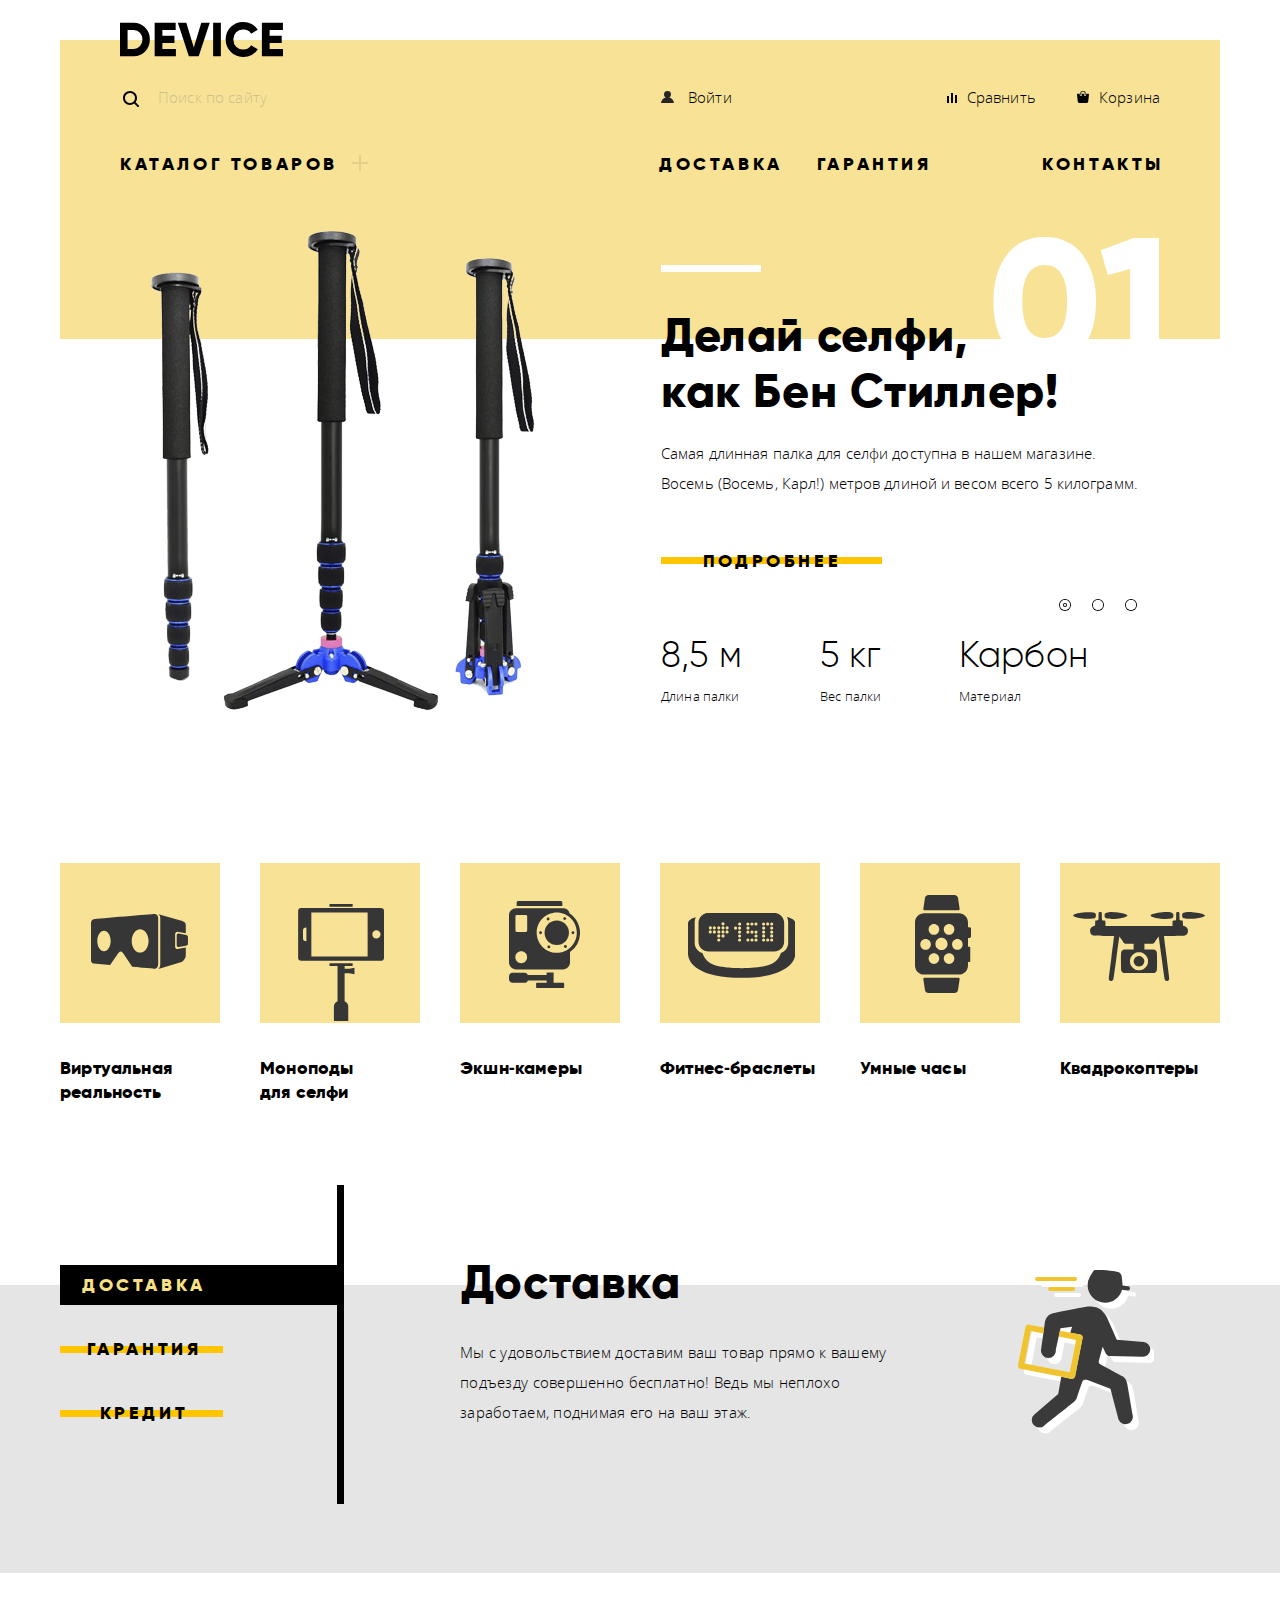
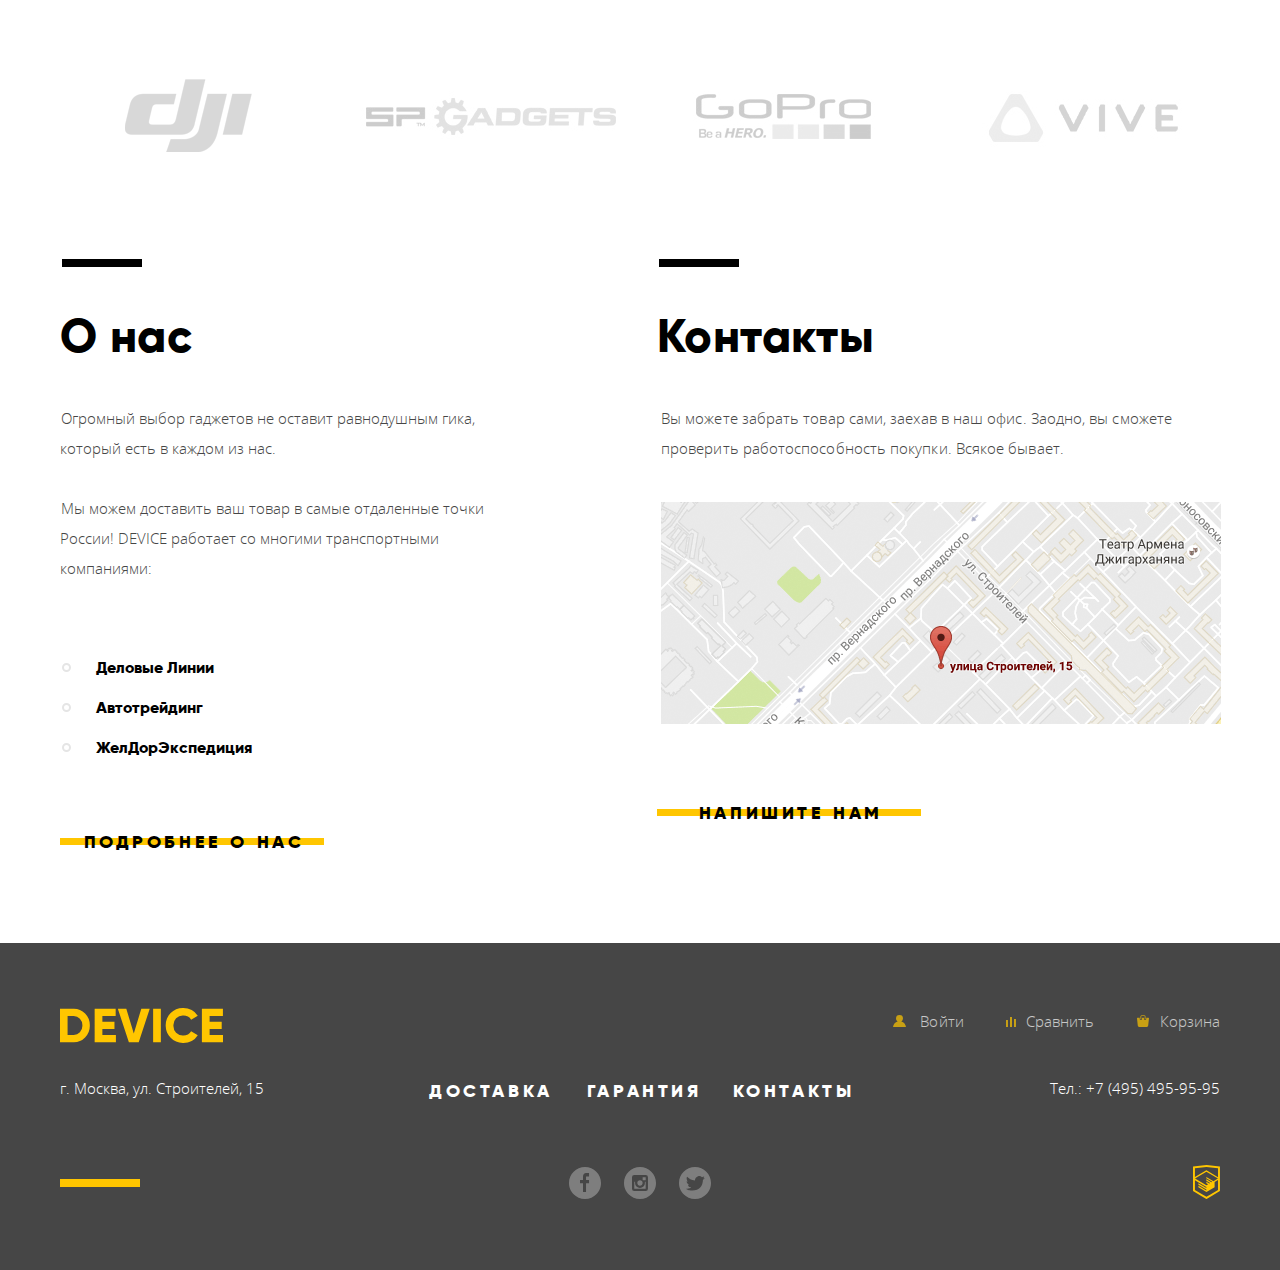
==== commit a8c1186a: "Забытая точка" ====
--- a/index.html
+++ b/index.html
@@ -188,7 +188,7 @@
         <div class="info-blocks-wrapper">
           <section class="about-us">
             <h2 class="info-block-header">О нас</h2>
-            <p>Огромный выбор гаджетов не оставит равнодушным гика, который есть в каждом из нас</p>
+            <p>Огромный выбор гаджетов не оставит равнодушным гика, который есть в каждом из нас.</p>
             <p> Мы можем доставить ваш товар в самые отдаленные точки России! DEVICE работает со многими транспортными компаниями:</p>
             <ul class="delivery-partners">
               <li>Деловые Линии</li>
@@ -239,11 +239,6 @@
           <a href="tel:+74954959595" class="tel">Тел.: +7 (495) 495-95-95</a>
         </div>
         <div class="footer-bottom">
-          <!-- <section class="social">
-            <a href="#"><img class="social-icon" src="img/facebook.svg" alt="Мы в Фейсбуке" width="32" height="32"></a>
-            <a href="#"><img class="social-icon" src="img/instagram.svg" alt="Мы в Инстаграме" width="32" height="32"></a>
-            <a href="#"><img class="social-icon" src="img/twitter.svg" alt="Мы в Твиттере" width="32" height="32"></a>
-          </section> -->
           <section class="social">
             <a class="social-icon" href="#" aria-label="Мы в Фейсбуке">
               <svg xmlns="http://www.w3.org/2000/svg" width="32" height="32"><path fill="#FFF" d="M16 0C7.164 0 0 7.163 0 16s7.164 16 16 16c8.837 0 16-7.164 16-16S24.837 0 16 0zm4.062 9.455h-3.021v3.444h3.021v3.445h-3.021v8.61H14.02v-8.61H11v-3.445h3.021V9.455c0-1.902 1.353-3.445 3.021-3.445h3.021v3.445z"/></svg>
@@ -290,6 +285,6 @@
         <img src="img/map-big.png" alt="Адрес компании ул.Строителей, д.15" width="960" height="559">
       <button class="modal-close" aria-label="Закрыть окно"></button>
     </section>
-    <script src="js/popup.js"></script>
+    <script src="js/script.js"></script>
   </body>
 </html>
--- a/css/style.css
+++ b/css/style.css
@@ -1021,9 +1021,6 @@
 
 .service-slider-button.cross-line {
   padding: 8px 0px 8px 5px;
-  /* padding-left: 2px;
-  padding-top: 8px;
-  padding-bottom: 8px; */
 }
 
 .service-slider-button.cross-line::before {
@@ -1037,7 +1034,6 @@
 
 .service-slider-button {
   margin-bottom: 24px;
-  /* margin-right: 124px; */
   width: 158px;
 
   text-align: center;
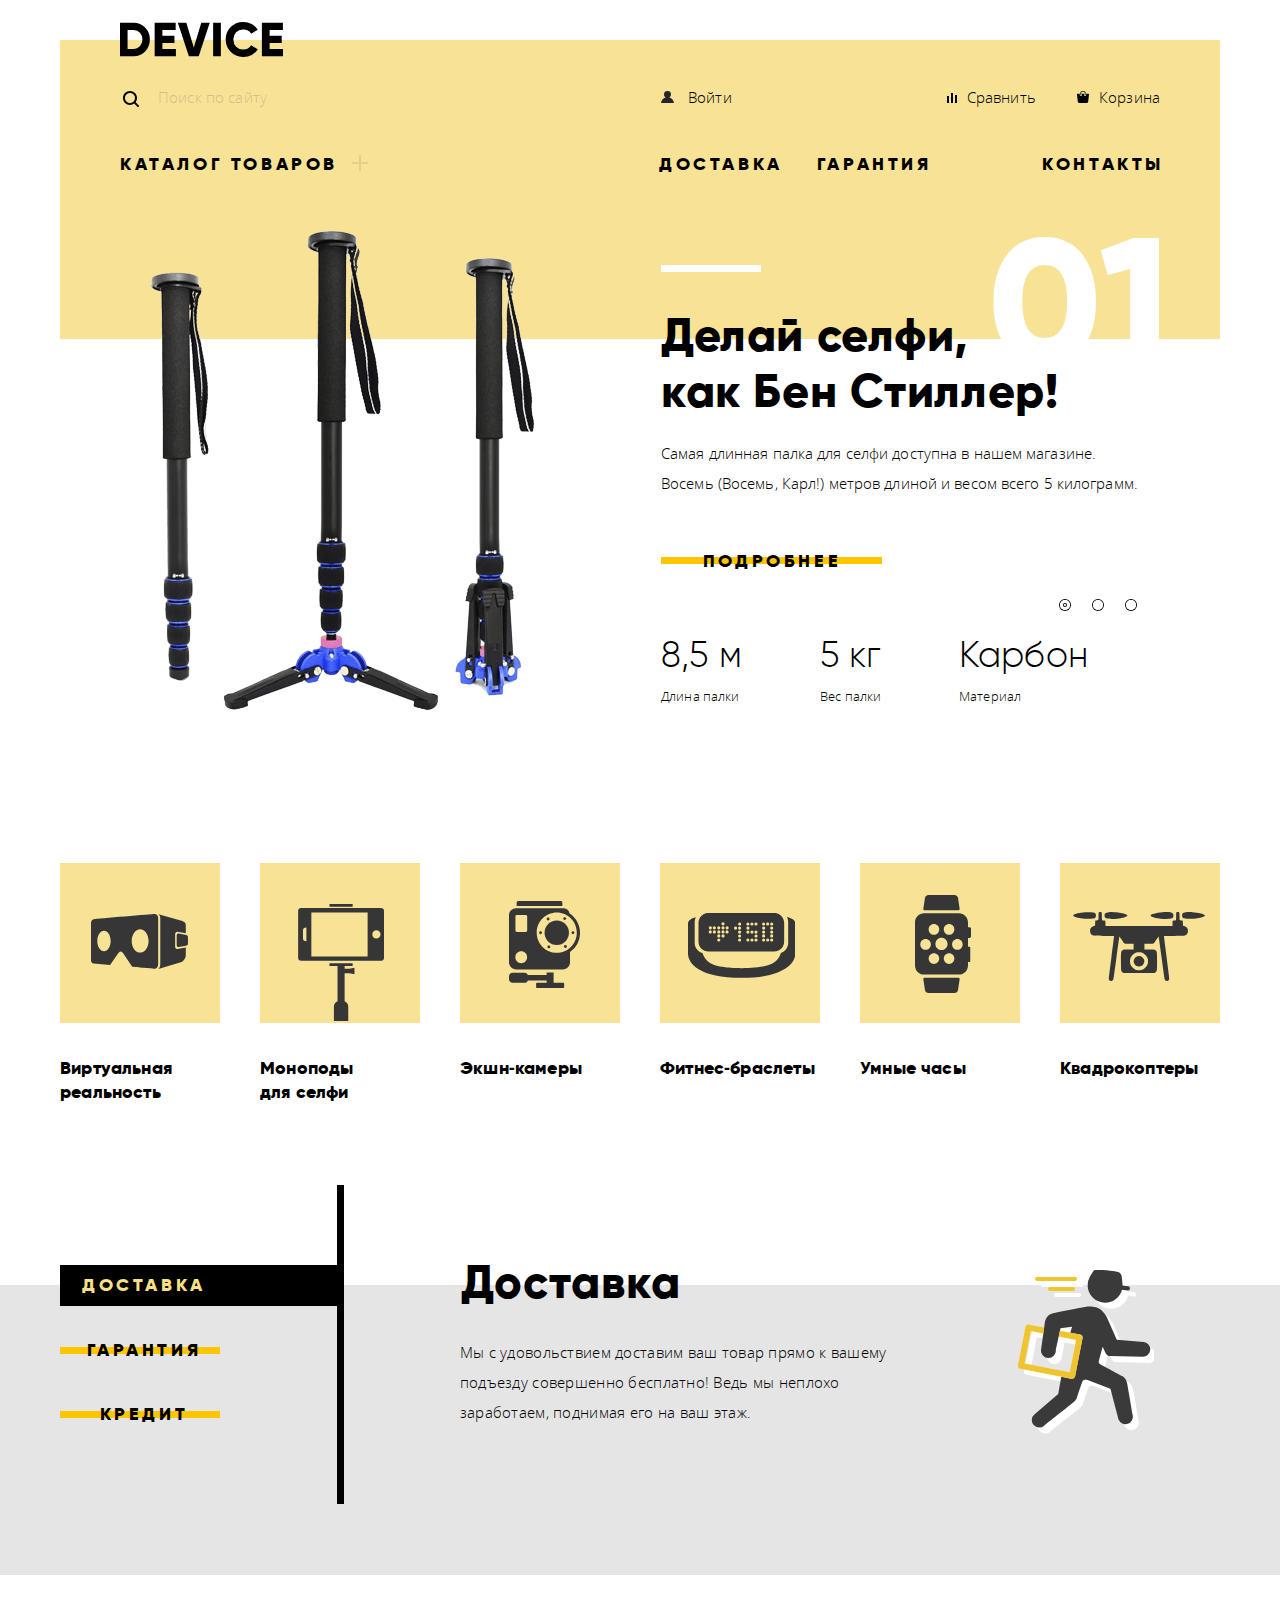
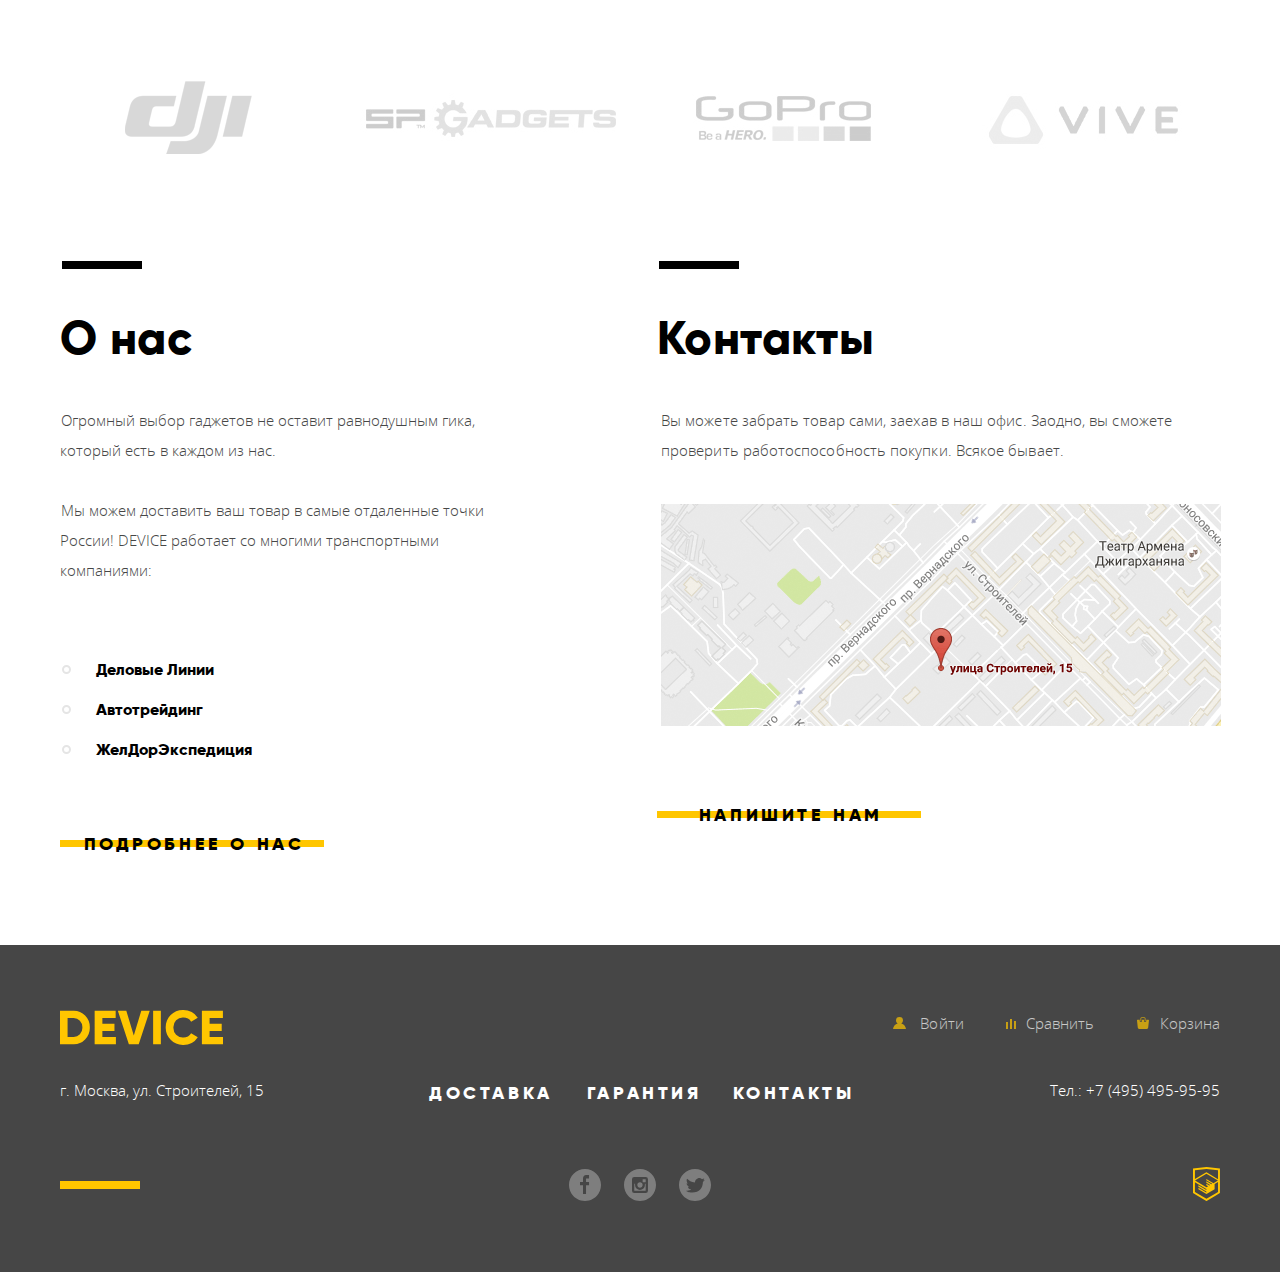
==== commit 00df1131: "Доработка слайдера сервисов, минификация" ====
--- a/index.html
+++ b/index.html
@@ -4,7 +4,7 @@
     <meta charset="utf-8">
     <title>HTML Academy: Девайс</title>
     <link href="css/normalize.css" rel="stylesheet">
-    <link href="css/style.css" rel="stylesheet">
+    <link href="css/style.min.css" rel="stylesheet">
   </head>
   <body>
     <div class="wrapper">
@@ -132,19 +132,14 @@
       <div class="services-slider-background">
         <div class="wrapper">
           <section class="services-slider">
-            <div class="services-list-buttons">
-              <input class="delivery-slider visually-hidden" id="delivery-slider" type="radio" name="services-slider" value="service-slider1" checked>
-              <input class="warranty-slider visually-hidden" id="warranty-slider" type="radio" name="services-slider" value="service-slider2">
-              <input class="credit-slider visually-hidden" id="credit-slider" type="radio" name="services-slider" value="service-slider3">
-              <div class="serviceslider-controls">
-                <label class="cross-line service-slider-button" for="delivery-slider">Доставка</label>
-                <label class="cross-line service-slider-button" for="warranty-slider">Гарантия</label>
-                <label class="cross-line service-slider-button" for="credit-slider">Кредит</label>
-              </div>
+            <div class="service-slider-controls">
+              <button class="delivery-slider cross-line service-slider-button slider-button-active">Доставка</button>
+              <button class="warranty-slider cross-line service-slider-button">Гарантия</button>
+              <button class="credit-slider cross-line service-slider-button">Кредит</button>
             </div>
             <div class="services-description-block">
               <h2 class="visually-hidden">Дополнительные услуги магазина</h2>
-              <div class="delivery service-block">
+              <div class="delivery service-block slider-show">
                 <div class="service-description">
                   <h3 class="service-name">Доставка</h3>
                   <p class="service-description-text">Мы с удовольствием доставим ваш товар прямо к вашему подъезду совершенно бесплатно! Ведь мы неплохо заработаем, поднимая его на ваш этаж.</p>
@@ -285,6 +280,6 @@
         <img src="img/map-big.png" alt="Адрес компании ул.Строителей, д.15" width="960" height="559">
       <button class="modal-close" aria-label="Закрыть окно"></button>
     </section>
-    <script src="js/script.js"></script>
+    <script src="js/script.min.js"></script>
   </body>
 </html>
--- a/css/style.min.css
+++ b/css/style.min.css
@@ -0,0 +1 @@
+@-webkit-keyframes occurrence{0%{opacity:0}30%,60%{opacity:.6}20%,80%{opacity:.4}50%{opacity:.8;-webkit-transform:rotate(180deg);transform:rotate(180deg)}to{opacity:1}}@keyframes occurrence{0%{opacity:0}30%,60%{opacity:.6}20%,80%{opacity:.4}50%{opacity:.8;-webkit-transform:rotate(180deg);transform:rotate(180deg)}to{opacity:1}}@-webkit-keyframes shake{0%{-webkit-transform:translateX(-50px);transform:translateX(-50px)}10%{-webkit-transform:translateX(50px);transform:translateX(50px)}20%{-webkit-transform:translateX(-40px);transform:translateX(-40px)}30%{-webkit-transform:translateX(40px);transform:translateX(40px)}40%{-webkit-transform:translateX(-30px);transform:translateX(-30px)}50%{-webkit-transform:translateX(30px);transform:translateX(30px)}60%{-webkit-transform:translateX(-20px);transform:translateX(-20px)}70%{-webkit-transform:translateX(20px);transform:translateX(20px)}80%{-webkit-transform:translateX(-10px);transform:translateX(-10px)}90%{-webkit-transform:translateX(10px);transform:translateX(10px)}to{-webkit-transform:translateX(0);transform:translateX(0)}}@keyframes shake{0%{-webkit-transform:translateX(-50px);transform:translateX(-50px)}10%{-webkit-transform:translateX(50px);transform:translateX(50px)}20%{-webkit-transform:translateX(-40px);transform:translateX(-40px)}30%{-webkit-transform:translateX(40px);transform:translateX(40px)}40%{-webkit-transform:translateX(-30px);transform:translateX(-30px)}50%{-webkit-transform:translateX(30px);transform:translateX(30px)}60%{-webkit-transform:translateX(-20px);transform:translateX(-20px)}70%{-webkit-transform:translateX(20px);transform:translateX(20px)}80%{-webkit-transform:translateX(-10px);transform:translateX(-10px)}90%{-webkit-transform:translateX(10px);transform:translateX(10px)}to{-webkit-transform:translateX(0);transform:translateX(0)}}@font-face{font-family:"Gilroy";src:url(../fonts/gilroyextrabold.woff2) format("woff2"),url(../fonts/gilroyextrabold.woff) format("woff");font-weight:800}@font-face{font-family:"Gilroy";src:url(../fonts/gilroylight.woff2) format("woff2"),url(../fonts/gilroylight.woff) format("woff");font-weight:300}@font-face{font-family:"OpenSans";src:url(../fonts/opensanslight.woff2) format("woff2"),url(../fonts/opensanslight.woff) format("woff");font-weight:300}a,body{color:#000}body{margin:0;font-family:Gilroy,Arial,sans-serif;font-size:18px;font-weight:800;line-height:24px}a{text-decoration:none}img{max-width:100%;height:auto}.visually-hidden:not(:focus):not(:active),input[type=checkbox].visually-hidden,input[type=radio].visually-hidden{position:absolute;width:1px;height:1px;margin:-1px;border:0;padding:0;white-space:nowrap;-webkit-clip-path:inset(100%);clip-path:inset(100%);clip:rect(0 0 0 0);overflow:hidden}.button{width:200px;padding:0;margin:0;text-align:center;border:0;background:0 0}.button:active,.button:focus{outline:0}.cross-line{position:relative;padding-top:12px;padding-bottom:12px;font-family:Gilroy,Arial,sans-serif;font-size:18px;font-weight:800;letter-spacing:3.6px;text-transform:uppercase}.cross-line:active{color:rgba(0,0,0,.3)}.cross-line::before{content:"";position:absolute;z-index:-1;top:20px;left:0;width:100%;height:7px;background:#ffc600;-webkit-transition:.3s ease;-o-transition:.3s ease;transition:.3s ease}.cross-line.button{z-index:0}.cross-line.button::before{top:18px}.cross-line:hover::before{top:0;height:100%}.wrapper{-webkit-box-sizing:border-box;box-sizing:border-box;width:1200px;margin-left:auto;margin-right:auto;padding:0 20px}.page-header{padding:22px 60px 0;margin-bottom:37px;font-weight:800;color:#000;background-color:#f7e296;-webkit-box-shadow:inset 0 40px 0 0 #fff;box-shadow:inset 0 40px 0 0 #fff}.header-firstline-wrapper{display:-webkit-box;display:-ms-flexbox;display:flex;-webkit-box-align:baseline;-ms-flex-align:baseline;align-items:baseline;padding-top:10px;padding-bottom:29px}.logo-header:hover:not(.main-page-header){opacity:.6}.logo-footer:not(.main-page-footer) svg:active,.logo-header:active:not(.main-page-header){opacity:.3}.search{position:relative}.search::before{content:"";position:absolute;top:18px;left:3px;width:16px;height:16px;background-image:url(../img/search.svg);background-repeat:no-repeat;background-position:0 0}.search-btn,.search-field{font-family:OpenSans,Arial,sans-serif;font-size:15px;font-weight:300;letter-spacing:.15px;line-height:30px}.search-field{min-height:46px;background-color:transparent;width:200px;padding:0 0 4px 38px;margin-right:157px;opacity:.3;border:0}.search-field:hover{opacity:.6}.search-btn{position:relative;display:inline-block;vertical-align:middle;width:85px;margin-right:94px;padding:8px 21px;border:2px solid #000;opacity:0}.search-field:focus{outline:0}.search-btn:active,.search-btn:hover{opacity:1}.search-field:focus~.search-btn{opacity:1}.search-field:focus~.search-btn::before{content:"";position:absolute;bottom:-2px;right:83px;width:360px;height:2px;background-color:#000}.search-btn:hover{color:#fff;background-color:#000}.search-btn:active{color:rgba(255,255,255,.3);background-color:#000}.header-user-navigation,.login-link{font-family:OpenSans,Arial,sans-serif;font-size:15px;font-weight:300;letter-spacing:.15px;line-height:30px}.login-link{position:relative;padding-left:27px}.cart-header::before,.compare-header::before,.login-link::before,.username-header::before{content:"";position:absolute;left:0;top:9px;width:13px;height:12px;background-image:url(../img/user.svg);background-repeat:no-repeat;background-position:0 0}.login-link:hover{opacity:.6}.login-link:active{opacity:.3}.header-user-navigation{display:-webkit-box;display:-ms-flexbox;display:flex;padding:0;margin:0 0 0 auto}.header-user-navigation a{padding-left:23px}.username-header{padding-left:27px;padding-right:20px;position:relative}.header-user-navigation a:hover,.username-header:hover{opacity:.6}.header-user-navigation a:active,.username-header:active{opacity:.3}.compare-header{margin-right:40px}.cart-header::before,.compare-header::before{left:3px;top:11px;background-image:url(../img/compare.svg)}.cart-header,.compare-header{position:relative}.cart-header::before{left:1px;top:9px;background-image:url(../img/cart.svg)}.header-site-navigation>li a:hover,.logout:hover{opacity:.6}.header-site-navigation,.login-header{display:-webkit-box;display:-ms-flexbox;display:flex;margin:0}.login-header{padding:0}.login-header,.login-header a{font-family:OpenSans,Arial,sans-serif;font-size:15px;font-weight:300;letter-spacing:.15px;line-height:30px}.header-site-navigation{padding:0 0 51px;-webkit-box-pack:justify;-ms-flex-pack:justify;justify-content:space-between}.header-site-navigation li{position:relative;list-style:none}.header-site-navigation>li>a{text-transform:uppercase;letter-spacing:3.6px}.header-site-navigation>li:first-child{margin-right:281px;padding-right:40px}.header-site-navigation>li:last-child{margin-left:auto;margin-right:-4px}.header-site-navigation>li:nth-child(2){margin-right:34px}.header-site-navigation>li:nth-child(3){margin-right:40px}.header-site-navigation>li a:active,.submenu a:active{opacity:.3}.submenu{position:absolute;left:-60px;z-index:100;display:none;margin:0;padding:22px 100px 34px 60px;width:1000px;text-transform:none;background-color:#f7e296}.submenu a{display:block;font-family:OpenSans,Arial,sans-serif;font-size:15px;font-weight:300;letter-spacing:.15px;line-height:36px;white-space:nowrap}.header-site-navigation li:hover .submenu{display:-webkit-box;display:-ms-flexbox;display:flex}.submenu a:hover{opacity:.6}.submenu-section{margin-right:60px}.submenu-section:nth-last-child(2){margin-right:74px}.xlink,.xlink::before{position:absolute;background-color:#b8a974}.xlink{right:17px;opacity:.3;top:3px;width:2px;height:16px}.xlink::before{content:"";top:7px;left:-7px;height:2px;width:16px}.innerpage-container{padding-left:60px}.topslider-space{position:relative;margin-bottom:94px;margin-top:-37px;background-color:#fff;-webkit-box-shadow:inset 0 112px 0 0 #f7e296;box-shadow:inset 0 112px 0 0 #f7e296}.topslides{display:-webkit-box;display:-ms-flexbox;display:flex;float:left;width:1160px}.topslider-product-description{position:relative;width:505px;padding-left:45px;padding-right:60px}.topslider-product-description a{display:block;width:220px;text-align:center;z-index:1;padding-left:1px;margin-bottom:46px}.topslider-product-description::before{content:"";position:absolute;top:38px;left:45px;height:7px;width:100px;background:#fff}.topslider-product-image{padding-left:30px}.topslider-number{position:absolute;top:-193px;right:50px;z-index:-1;color:#fff;font-size:180px;line-height:179.2px;letter-spacing:1.8px}.topslider-header{width:503px;padding-top:33px;margin-bottom:19px;font-size:47px;line-height:56px;letter-spacing:.59px}.topslider-text{width:478px;margin-bottom:38px;padding-bottom:1px;font-family:OpenSans,Arial,sans-serif;font-size:15px;font-weight:300;line-height:30px;letter-spacing:.11px}.slider-wristband .topslider-text{width:459px}.topslider-innerwrap{overflow:hidden}.topslider-slides{width:3480px}.topslider-controls{position:absolute;bottom:154px;right:75px;z-index:100}.topslider-controls label{position:relative;display:inline-block;vertical-align:middle;margin:0 9px;width:0;height:0;border:5px solid #fff;border-radius:50%;-webkit-box-shadow:0 0 0 1px #050505;box-shadow:0 0 0 1px #050505;cursor:pointer}.topslider-btn-1:checked~.topslider-controls label[for=topslider-btn-1]::after,.topslider-btn-2:checked~.topslider-controls label[for=topslider-btn-2]::after,.topslider-btn-3:checked~.topslider-controls label[for=topslider-btn-3]::after{position:absolute;content:"";top:-1px;left:-1px;width:0;height:0;border:1px solid #fff;border-radius:50%;-webkit-box-shadow:0 0 0 1px #050505;box-shadow:0 0 0 1px #050505}.topslider-btn-1:checked~.topslider-innerwrap .topslider-slides{-webkit-transform:translate(0);-ms-transform:translate(0);transform:translate(0)}.topslider-btn-2:checked~.topslider-innerwrap .topslider-slides{-webkit-transform:translate(-1160px);-ms-transform:translate(-1160px);transform:translate(-1160px)}.topslider-btn-3:checked~.topslider-innerwrap .topslider-slides{-webkit-transform:translate(-2320px);-ms-transform:translate(-2320px);transform:translate(-2320px)}.characteristic-block,.topslider-product-characteristics{display:-webkit-box;display:-ms-flexbox;display:flex}.topslider-product-characteristics p{padding:0;margin:0 0 7px}.characteristic-block{width:118px;-webkit-box-orient:vertical;-webkit-box-direction:reverse;-ms-flex-direction:column-reverse;flex-direction:column-reverse;margin-right:21px}.characteristic-block:first-child{margin-right:4px;width:155px}.characteristic-name,.characteristic-value{font-family:OpenSans,Arial,sans-serif;font-weight:300;font-size:13px;line-height:20px;letter-spacing:.15px}.characteristic-value{font-family:Gilroy,Arial,sans-serif;font-size:36px;line-height:48px}.popular-list{display:-webkit-box;display:-ms-flexbox;display:flex;-webkit-box-pack:justify;-ms-flex-pack:justify;justify-content:space-between;margin-bottom:80px}.popular-category{position:relative;width:160px;padding-top:193px;letter-spacing:.01em}.popular-category::before{background-color:#f7e296}.popular-category::after,.popular-category::before{content:"";position:absolute;top:0;left:0;width:160px;height:160px}.popular-category-virtual.popular-category::after{background:url(../img/popular-1.svg) no-repeat 49% 49%}.popular-category-monopods.popular-category::after{background:url(../img/popular-2.svg) no-repeat 52% 95%}.popular-category-action.popular-category::after{background:url(../img/popular-3.svg) no-repeat 55% 52%}.popular-category-wristbands.popular-category::after{background:url(../img/popular-4.svg) no-repeat 52% 53%}.popular-category-smartwatch.popular-category::after{background:url(../img/popular-5.svg) no-repeat 53% 51%}.popular-category-quadcopters.popular-category::after{background:url(../img/popular-6.svg) no-repeat 47% 54%}.popular-category:hover::before{background-color:#f0c52e}.popular-category:active::after{opacity:.3}.popular-category:active,.sorting-types a{color:rgba(0,0,0,.3)}.innerpage-filter-background{background-image:-webkit-gradient(linear,left top,right top,color-stop(31.35%,#efefef),color-stop(31.35%,#fff));background-image:-webkit-linear-gradient(left,#efefef 31.35%,#fff 31.35%);background-image:-o-linear-gradient(left,#efefef 31.35%,#fff 31.35%);background-image:linear-gradient(to right,#efefef 31.35%,#fff 31.35%)}.innerpage-headerfilter-background{background-image:-webkit-gradient(linear,left top,right top,color-stop(31.35%,#dcdcdc),color-stop(31.35%,#ebebeb));background-image:-webkit-linear-gradient(left,#dcdcdc 31.35%,#ebebeb 31.35%);background-image:-o-linear-gradient(left,#dcdcdc 31.35%,#ebebeb 31.35%);background-image:linear-gradient(to right,#dcdcdc 31.35%,#ebebeb 31.35%)}.blocks-mini-header,.sorting-controllers,.sorting-types{display:-webkit-box;display:-ms-flexbox;display:flex}.blocks-mini-header p{padding:0;margin:0;font-size:16px;text-transform:uppercase;letter-spacing:3.5px}.innerpage-headerfilter-background .wrapper{padding-top:22px;padding-bottom:24px}.filters-mini-header p{padding-right:100px}.sorting-mini-header p{position:relative;padding-left:13px;padding-right:51px}.sorting-controllers,.sorting-types{padding:0;margin:0 204px 0 0}.sorting-types a{font-family:OpenSans,Arial,sans-serif;font-weight:400;font-size:14px;line-height:18px}.sorting-types li{padding-right:31px;list-style:none;cursor:pointer}.sorting-types a:hover{color:rgba(0,0,0,.6)}.active-sorting-type a,.sorting-types a:active{color:#000}.sorting-controllers{margin:0;padding:8px 0 0}.down-controller,.up-controller{display:block;width:0;height:0;border-left:5px solid transparent;border-right:5px solid transparent;cursor:pointer}.up-controller{margin-right:20px;border-bottom:10px solid rgba(0,0,0,.2)}.up-controller:hover{border-bottom-color:rgba(0,0,0,.4)}.up-controller.active,.up-controller:active{border-bottom-color:#000}.down-controller{border-top:10px solid rgba(0,0,0,.2)}.down-controller:hover{border-top-color:rgba(0,0,0,.4)}.down-controller.active,.down-controller:active{border-top-color:#000}.services-slider-background{padding:0;margin:0;background-color:#e5e5e5;-webkit-box-shadow:inset 0 101px 0 0 #fff;box-shadow:inset 0 101px 0 0 #fff}.service-slider-controls,.services-slider{display:-webkit-box;display:-ms-flexbox;display:flex}.services-slider{margin-bottom:94px;padding-bottom:116px;padding-top:74px}.service-slider-controls{position:relative;z-index:10;-webkit-box-orient:vertical;-webkit-box-direction:normal;-ms-flex-direction:column;flex-direction:column;padding-top:7px}.service-slider-controls::after{content:"";position:absolute;top:-73px;right:0;width:7px;height:319px;background-color:#000}.service-slider-button{margin:0 116px 24px 0;padding:10px 22px;border:0;background:0 0}.service-slider-button.slider-button-active{margin-right:6px;padding-right:132px;color:#f7e184;background-color:#000}.service-slider-button.cross-line::before{top:17px;width:160px}.service-slider-button.cross-line:hover::before{top:0;height:100%}.services-description-block{padding-left:116px}.service-block{display:-webkit-box;display:-ms-flexbox;display:flex}.service-name{margin:0;padding-left:1px;padding-bottom:31px;font-size:47px;line-height:48px;letter-spacing:1px}.service-description{position:relative;width:444px;padding-right:316px}.service-description-text{margin:0;font-family:OpenSans,Arial,sans-serif;font-weight:300;font-size:15px;line-height:30px;letter-spacing:.28px}.service-description::after{content:"";position:absolute;top:-12px;right:46px;width:180px;height:194px}.delivery .service-description::after{background:url(../img/delivery.svg) no-repeat 55% 79%}.warranty .service-description::after{background:url(../img/warranty.svg) no-repeat 100% 100%}.credit .service-description::after{background:url(../img/credit.svg) no-repeat 0% 0%}.credit,.delivery,.warranty{display:none}.brands{display:-webkit-box;display:-ms-flexbox;display:flex;-ms-flex-pack:distribute;justify-content:space-around;margin-bottom:192px;margin-left:-19px;margin-right:-18px}.brand-logo{position:relative;width:260px}.brand-gray-logo{position:absolute;top:0;left:0;width:260px;z-index:1}.brand-colorful-logo{display:none;position:absolute}.brand-gray-logo:hover{opacity:0}.brand-logo:hover .brand-colorful-logo,.catalog-item-image img{display:block}.info-blocks-wrapper{display:-webkit-box;display:-ms-flexbox;display:flex;padding-bottom:77px}.info-block-header{position:relative;padding:53px 0 0;margin:0 0 43px;font-size:47px;line-height:48px;letter-spacing:.4px}.info-block-header::before{content:"";position:absolute;top:0;left:2px;height:8px;width:80px;background:#000}.about-us{padding-right:125px}.about-us p{margin:0;padding:0 0 30px;width:472px;font-family:OpenSans,Arial,sans-serif;font-size:15px;font-weight:300;line-height:30px;color:#464646;text-indent:1px}.delivery-partners{padding:35px 0 0;margin:0 0 50px;line-height:40px;font-size:16px;list-style-type:none}.delivery-partners li{position:relative;padding-left:36px}.delivery-partners li::before{content:"";position:absolute;left:2px;top:15px;width:5px;height:5px;border:2px solid #e5e5e5;border-radius:50%}.map{padding-top:24px;padding-left:4px;margin-bottom:59px}.breadcrumbs,.breadcrumbs a,.contacts-block p{font-family:OpenSans,Arial,sans-serif;font-weight:300}.contacts-block p{padding-left:4px;color:#464646;letter-spacing:.005em;font-size:15px;line-height:30px}.info-block-link{display:block;width:260px;text-align:center;margin-top:auto;margin-bottom:0;padding-left:4px}.breadcrumbs,.breadcrumbs a{font-size:14px;line-height:24px}.breadcrumbs{padding:0;display:-webkit-box;display:-ms-flexbox;display:flex;margin:0 0 44px;list-style:none}.breadcrumbs a{position:relative;padding-right:40px;color:rgba(0,0,0,.3)}.breadcrumbs a:hover{color:rgba(0,0,0,.6)}.breadcrumbs a:active{color:rgba(0,0,0,.1)}.breadcrumbs li:last-child{color:rgba(0,0,0,.3)}.breadcrumbs a::after{content:"";position:absolute;top:7px;right:21px;width:5px;height:5px;font-family:OpenSans,Arial,sans-serif;font-size:14px;font-weight:300;line-height:24px;border-bottom:1px solid #000;border-right:1px solid #000;-webkit-transform:rotate(-45deg);-ms-transform:rotate(-45deg);transform:rotate(-45deg)}.monopods-header{padding:0;margin:0 0 25px;font-size:47px;font-weight:800;line-height:48px;letter-spacing:.47px;word-spacing:1px}.main-columns-wrapper{display:-webkit-box;display:-ms-flexbox;display:flex;padding-bottom:77px;padding-top:69px}.main-leftcolumn{padding-right:67px}.main-rightcolumn{display:-webkit-box;display:-ms-flexbox;display:flex;-ms-flex-wrap:wrap;flex-wrap:wrap;padding-left:72px}.sorting-mini-header{-ms-flex-wrap:nowrap;flex-wrap:nowrap}.catalog-item,.catalog-list{display:-webkit-box;display:-ms-flexbox;display:flex;padding:0}.catalog-list{-ms-flex-wrap:wrap;flex-wrap:wrap;-webkit-box-pack:justify;-ms-flex-pack:justify;justify-content:space-between;letter-spacing:.15px;list-style:none;margin:0}.catalog-item{width:360px;-webkit-box-orient:vertical;-webkit-box-direction:normal;-ms-flex-direction:column;flex-direction:column;margin:0 0 46px}.catalog-item-image{position:relative;margin-bottom:32px;background-color:#efefef}.catalog-list .catalog-item:nth-child(2n){margin-right:0}.item-label{-webkit-box-ordinal-group:2;-ms-flex-order:1;order:1;display:-webkit-box;display:-ms-flexbox;display:flex;margin:0;padding:0;-webkit-box-pack:justify;-ms-flex-pack:justify;justify-content:space-between;width:360px}.item-label h3{-ms-flex-wrap:wrap;flex-wrap:wrap;margin:0;padding:0;font-size:18px;font-weight:800;line-height:24px;letter-spacing:.2px}.price{margin-left:auto;width:85px;-ms-flex-item-align:start;align-self:flex-start;font-family:Gilroy,Arial,sans-serif;font-size:16px;font-weight:300;letter-spacing:.15px;text-align:right}.filter-block{padding:11px 0 0;margin:0 0 24px;border:0;border-top:1px solid #000}.filter-block-name{margin:0;padding:0 0 25px}.filter-block p+p:not(.max-price){padding:0;margin:0 0 15px}.price-filter{margin-bottom:21px}.range-filter{width:200px}.range-controls{position:relative;padding-top:10px}.range-controls .scale{height:2px;background:#dbdbdb}.range-controls .bar{width:114px;height:2px;background:#91c92f}.range-controls .toggle{position:absolute;top:0;left:0;width:4px;height:4px;padding:0;border:9px solid #fff;background-color:#ababab;border-radius:50%;-webkit-box-shadow:0 2px 1px 0 #dadada;box-shadow:0 2px 1px 0 #dadada;cursor:pointer}.range-controls .toggle-min{left:-6px}.range-controls .toggle-max{left:106px}.range-controls .toggle:active{border:10px solid #fff}.price-controls p{display:inline-block;vertical-align:middle;margin-right:56px;margin-top:9px;font-family:Gilroy,Arial,sans-serif;font-weight:300;font-size:14px;line-height:24px;color:rgba(0,0,0,.2)}.filter-block span{font-family:OpenSans,Arial,sans-serif;font-size:14px;font-weight:300}.filter-block-radio{margin-bottom:21px}.filter-input-radio~span::before{content:"";position:absolute;left:-2px;top:-1px;width:17px;height:17px;border:4px solid #000;border-radius:50%}.filter-input-radio:checked~span::after{content:"";position:absolute;top:7px;left:6px;display:block;width:9px;height:9px;background-color:#000;border-radius:50%}.filter-input-radio:hover~span::after{background-color:#5f5f5f}.filter-input-radio:hover~span::before{border-color:#5f5f5f}.filter-input-radio:active~span::after{background-color:#000}.filter-input-radio:active~span::before{border-color:#000}.filter-input-radio:disabled~span,.filter-input-radio:disabled~span::before{color:#b2b2b2;border-color:#b2b2b2}.filter-input-radio:disabled~span::after{background-color:#b2b2b2}.filter-input-checkbox~span::before{content:"";position:absolute;left:-1px;top:0;width:18px;height:18px;border:3px solid #000;border-radius:20%}.filter-input-checkbox:checked~span::after{content:"";position:absolute;top:2px;left:5px;display:block;width:17px;height:7px;background-color:transparent;border-left:3px solid #000;border-bottom:3px solid #000;-webkit-transform:rotate(-45deg);-ms-transform:rotate(-45deg);transform:rotate(-45deg);-webkit-box-shadow:0 1px 0 .1px #fff,inset 0 -1px 0 .1px #fff;box-shadow:0 1px 0 .1px #fff,inset 0 -1px 0 .1px #fff}.filter-block-checkbox label,.filter-block-radio label{position:relative;display:block;padding-left:40px}.filter-block-radio p:nth-child(2){padding-bottom:1px}.filter-input-checkbox:hover~span::after,.filter-input-checkbox:hover~span::before{border-color:#5f5f5f}.filter-input-checkbox:active~span::after,.filter-input-checkbox:active~span::before{border-color:#000}.filter-input-checkbox:disabled~span,.filter-input-checkbox:disabled~span::after,.filter-input-checkbox:disabled~span::before{color:#b2b2b2;border-color:#b2b2b2}.pagination,.pagination ul{display:-webkit-box;display:-ms-flexbox;display:flex}.pagination{width:760px;-webkit-box-sizing:border-box;box-sizing:border-box;margin-top:-11px;-webkit-box-pack:justify;-ms-flex-pack:justify;justify-content:space-between;background-color:#ebebeb}.pagination,.pagination a{font-size:16px;text-transform:uppercase;letter-spacing:3.9px}.pagination ul{padding:24px 0 22px 16px;margin:0;list-style:none}.pagination-list li{padding-right:27px}.pagination-list a{color:rgba(0,0,0,.3)}.pagination-list li:last-child{padding-right:0}.pagination-list a:hover{color:rgba(0,0,0,.6)}.pagination-list .active-page,.pagination-list a:active{color:#000}.next-page,.previous-page{padding:24px 24px 22px 30px}.next-page:hover,.previous-page:hover{background:#d9d9d9}.next-page:active,.previous-page:active{color:rgba(0,0,0,.3);background:#d9d9d9}.sorting{display:-webkit-box;display:-ms-flexbox;display:flex}.hidden,.new{position:absolute}.new{right:27px;z-index:20;width:60px;height:60px;background:url(../img/new.png) no-repeat;top:29px}.hidden{top:50%;left:50%;-webkit-transform:translate(-50%,-50%);-ms-transform:translate(-50%,-50%);transform:translate(-50%,-50%);opacity:0}.hidden a{display:block;text-align:center;font-family:OpenSans,Arial,sans-serif;font-size:13px;font-weight:300;line-height:20px;opacity:.5}.catalog-item-image:hover .hidden,.hidden a:hover,.login-footer:hover{opacity:1}.hidden a:active{opacity:.2}.catalog-item-image:hover img{opacity:.7}.main-footer{padding-top:60px;padding-bottom:65px;min-width:1200px;color:#fff;background-color:#464646}.main-footer a{color:#fff}.footer-menu-wrapper{display:-webkit-box;display:-ms-flexbox;display:flex}.footer-top{-webkit-box-pack:justify;-ms-flex-pack:justify;justify-content:space-between;margin-bottom:24px}.footer-bottom,.footer-middle,.footer-top{display:-webkit-box;display:-ms-flexbox;display:flex}.footer-middle{padding-bottom:64px}.footer-bottom{-webkit-box-pack:justify;-ms-flex-pack:justify;justify-content:space-between}.logo-footer{padding-top:5px}.inner-logo-footer{margin-right:474px}.logo-footer:hover:not(.main-page-footer){opacity:.6}.login-footer,.user-footer{font-family:OpenSans,Arial,sans-serif;font-size:15px;font-weight:300;letter-spacing:.15px;line-height:36px}.login-footer{margin-right:42px;color:#fff;opacity:.7}.login-footer:active{opacity:.3}.user-footer{display:-webkit-box;display:-ms-flexbox;display:flex;margin:0;padding:0}.user-footer a:hover{opacity:1}.logout{letter-spacing:.15px;opacity:.3}.username-footer{padding:0;margin:0 20px 0 0;opacity:.7}.user-footer a:active{opacity:.3}.footer-user-navigation{display:-webkit-box;display:-ms-flexbox;display:flex;margin:0;padding:0}.compare-footer{margin-right:43px}.compare-footer svg{margin-right:6px}.cart-footer svg{margin-right:7px}.footer-user-navigation a{font-family:OpenSans,Arial,sans-serif;font-size:15px;font-weight:300;line-height:36px;opacity:.7}.footer-user-navigation a:hover,.username-footer:hover{opacity:1}.cart-footer:active,.compare-footer:active,.footer-user-navigation a:active{opacity:.3}.footer-site-navigation{display:-webkit-box;display:-ms-flexbox;display:flex;margin:0;padding:6px 0 0;text-transform:uppercase;letter-spacing:3.6px}.footer-site-navigation a:nth-child(2){padding-left:34px;padding-right:31px}.footer-site-navigation a:hover{opacity:.6}.footer-site-navigation a:active,.social a{opacity:.3}.address,.tel{font-family:OpenSans,Arial,sans-serif;font-size:15px;font-weight:300;line-height:30px}.address{padding:0;margin:0 165px 0 0}.tel{margin-left:auto}.social{position:relative;display:-webkit-box;display:-ms-flexbox;display:flex;width:160px;padding-left:500px;-webkit-box-pack:center;-ms-flex-pack:center;justify-content:center}.social::before{content:"";position:absolute;left:0;top:12px;width:80px;height:8px;background:#ffc600}.social a{margin-right:23px}.social a:last-child{margin-right:0}.htmlacademy-logo:hover,.social a:hover{opacity:.6}.social svg:active{opacity:.1}.htmlacademy-logo{margin-top:-2px}.htmlacademy-logo svg:active{opacity:.3}.compare-footer svg,.footer-menu-wrapper path,.footer-user-navigation path,.htmlacademy-logo path,.logo-footer path{fill:#ffc600}.login-footer svg,.username-footer svg{padding-right:10px}.modal{position:relative;z-index:2;display:none;-webkit-box-sizing:border-box;box-sizing:border-box;width:960px;-webkit-box-shadow:0 0 10px 0 #d9d9d9;box-shadow:0 0 10px 0 #d9d9d9;border:0}.modal-write-us{position:fixed;top:50%;left:50%;z-index:100;padding:95px 100px 80px 99px;margin-top:-290px;margin-left:-480px;background-color:#fff}.modal-write-us p{display:inline-block;vertical-align:middle;padding:0;margin:0 0 35px}.modal-write-us span{display:block;margin-bottom:7px;padding-left:1px}.modal-write-us input,.modal-write-us textarea{-webkit-box-sizing:border-box;box-sizing:border-box;width:360px;padding:13px 0 17px 19px;background-color:#f2f2f2;border:0}.modal-write-us input[type=text]{margin-right:35px}.modal-write-us textarea{display:block;width:760px;padding:14px 0 40px 17px;margin-bottom:5px}.modal-write-us input[type=email]::-webkit-input-placeholder,.modal-write-us input[type=text]::-webkit-input-placeholder,.modal-write-us textarea::-webkit-input-placeholder{font-family:OpenSans;font-size:15px;font-weight:700;line-height:18px;color:rgba(0,0,0,.4)}.modal-write-us input[type=email]:-ms-input-placeholder,.modal-write-us input[type=email]::-ms-input-placeholder,.modal-write-us input[type=text]:-ms-input-placeholder,.modal-write-us input[type=text]::-ms-input-placeholder,.modal-write-us textarea:-ms-input-placeholder,.modal-write-us textarea::-ms-input-placeholder{font-family:OpenSans;font-size:15px;font-weight:700;line-height:18px;color:rgba(0,0,0,.4)}.modal-write-us input[type=email]::placeholder,.modal-write-us input[type=text]::placeholder,.modal-write-us textarea::placeholder{font-family:OpenSans;font-size:15px;font-weight:700;line-height:18px;color:rgba(0,0,0,.4)}.modal-write-us input:hover,.modal-write-us textarea:hover{background-color:#eaeaea}.modal-write-us input:focus,.modal-write-us textarea:focus{background-color:#fff;outline:3px solid #f7e296}.modal-write-us input:invalid,.modal-write-us textarea:invalid{background-color:#f6dada;outline:0}.modal-map{position:fixed;top:50%;left:50%;z-index:100;margin-top:-290px;margin-left:-480px}.modal-map iframe{position:relative;z-index:2;border:0}.modal-map img{position:absolute;top:0;left:0;z-index:1;margin:0}.modal-close{position:absolute;top:23px;right:23px;z-index:3;width:55px;height:55px;border:0;border-radius:50%;background-color:rgba(240,197,46,.5)}.modal-close::after,.modal-close::before{content:"";position:absolute;top:13px;left:26px;width:3px;height:30px;background-color:rgba(255,255,255,.5);-webkit-transform:rotate(45deg);-ms-transform:rotate(45deg);transform:rotate(45deg)}.modal-close::after{-webkit-transform:rotate(-45deg);-ms-transform:rotate(-45deg);transform:rotate(-45deg)}.modal-close:hover{background-color:#f0c52e}.modal-close:active{background-color:rgba(240,197,46,.3)}.modal-error,.modal-show{-webkit-animation-duration:.6s;animation-duration:.6s}.modal-show{display:block;-webkit-animation-name:occurrence;animation-name:occurrence;-webkit-animation-timing-function:linear;animation-timing-function:linear}.modal-error{-webkit-animation-name:shake;animation-name:shake;-webkit-animation-timing-function:ease-out;animation-timing-function:ease-out}.slider-show{display:block}
